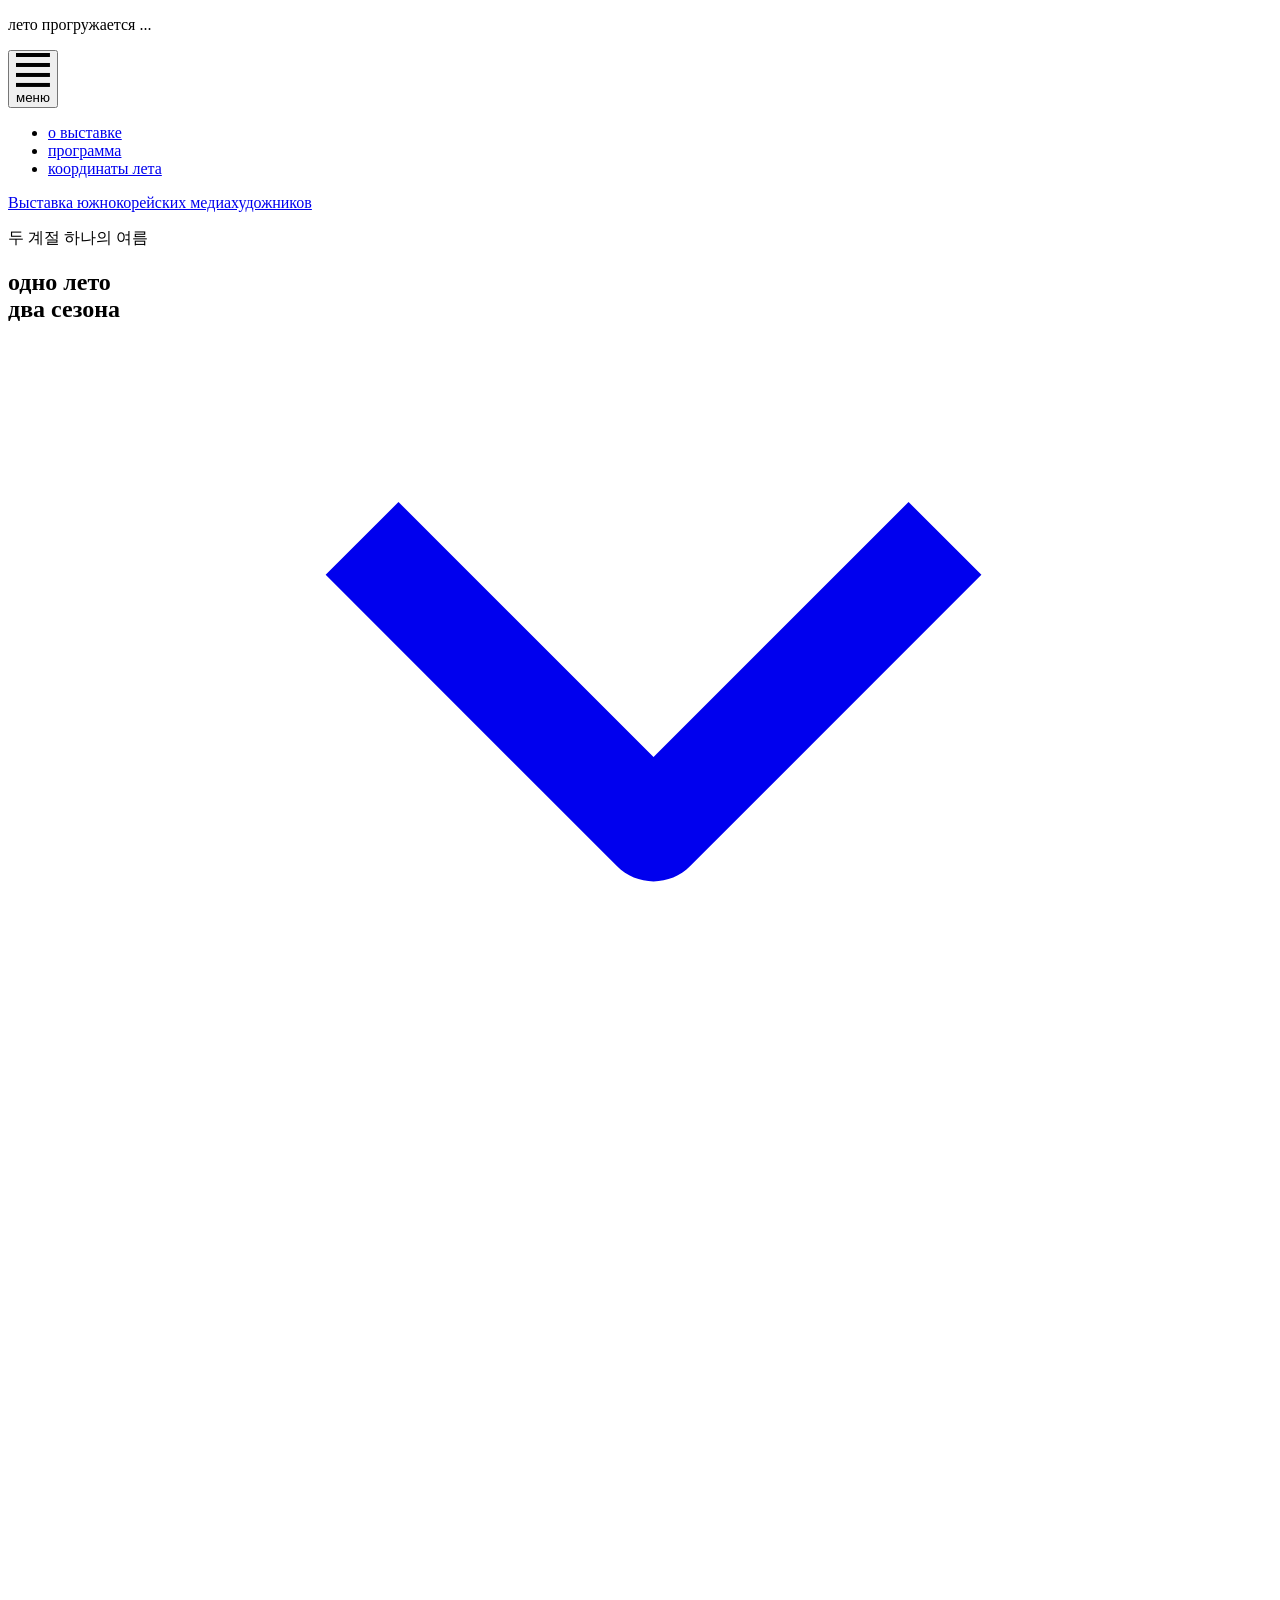
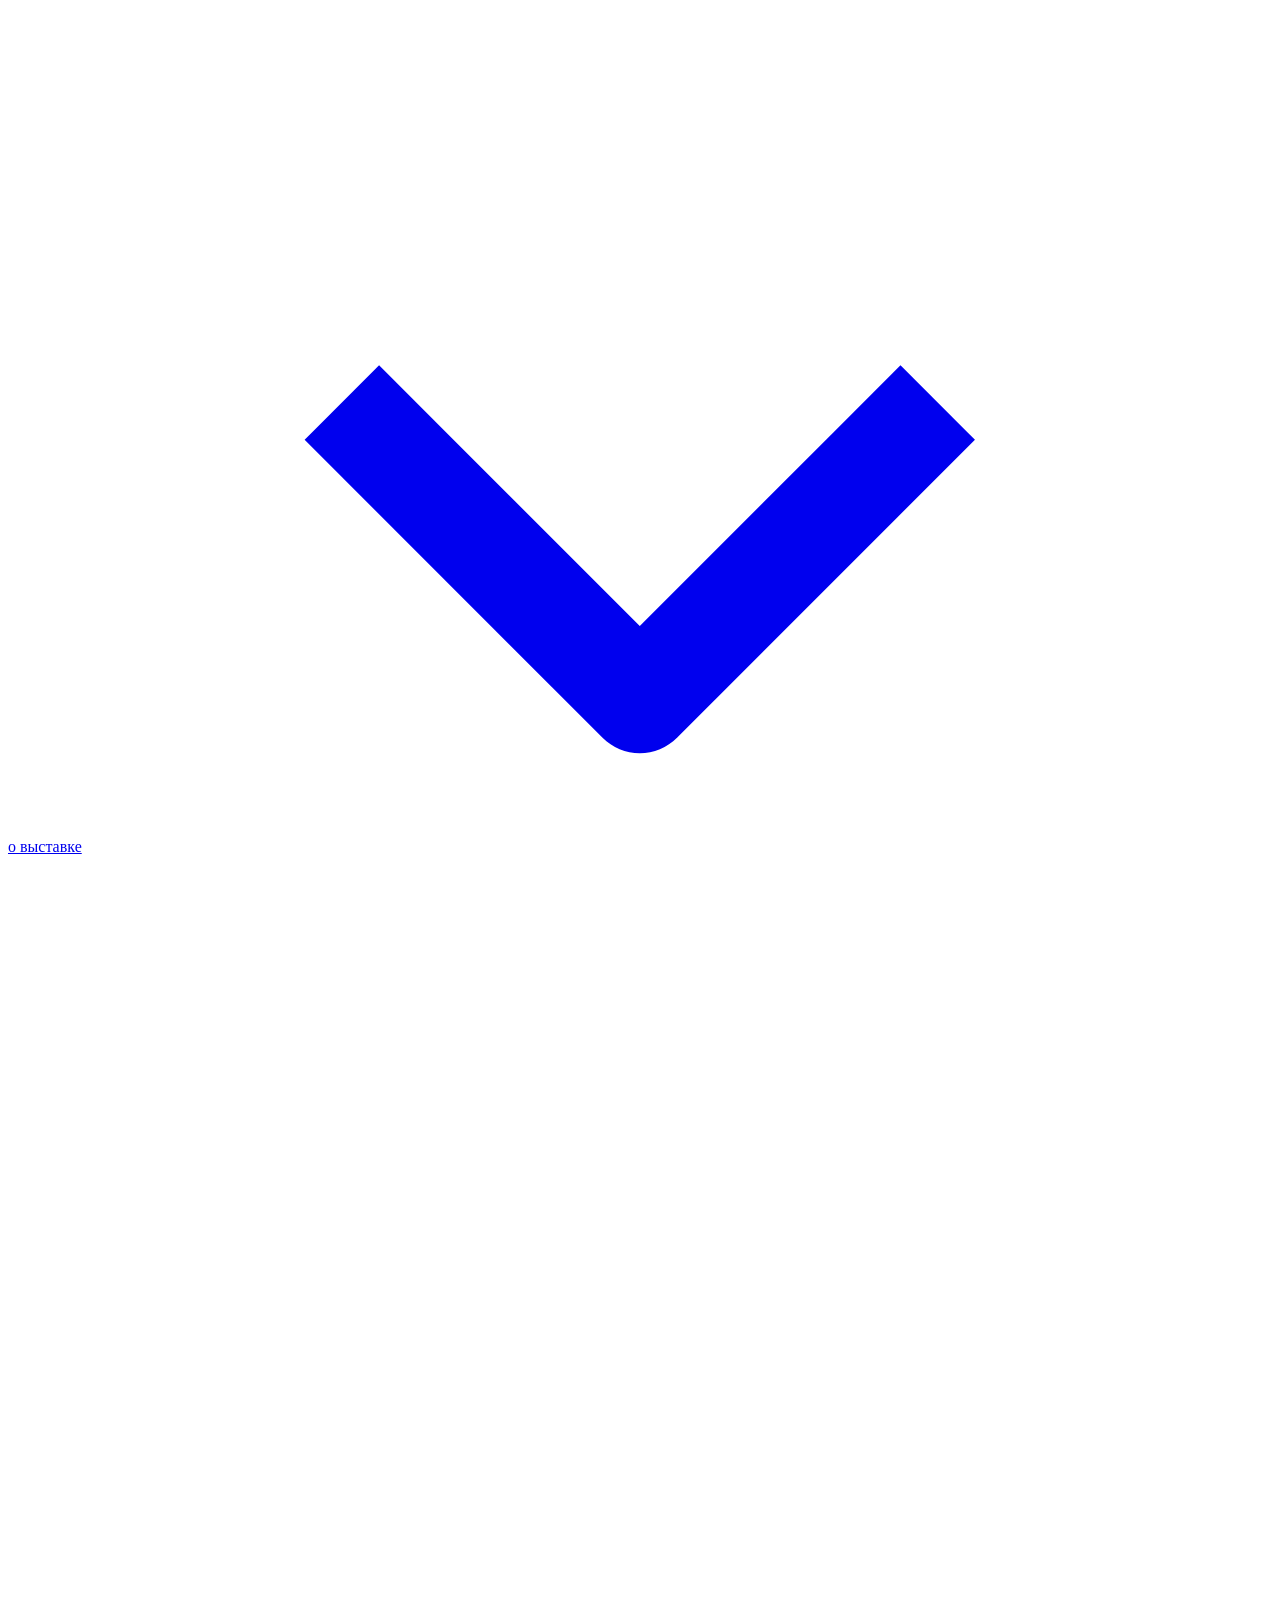
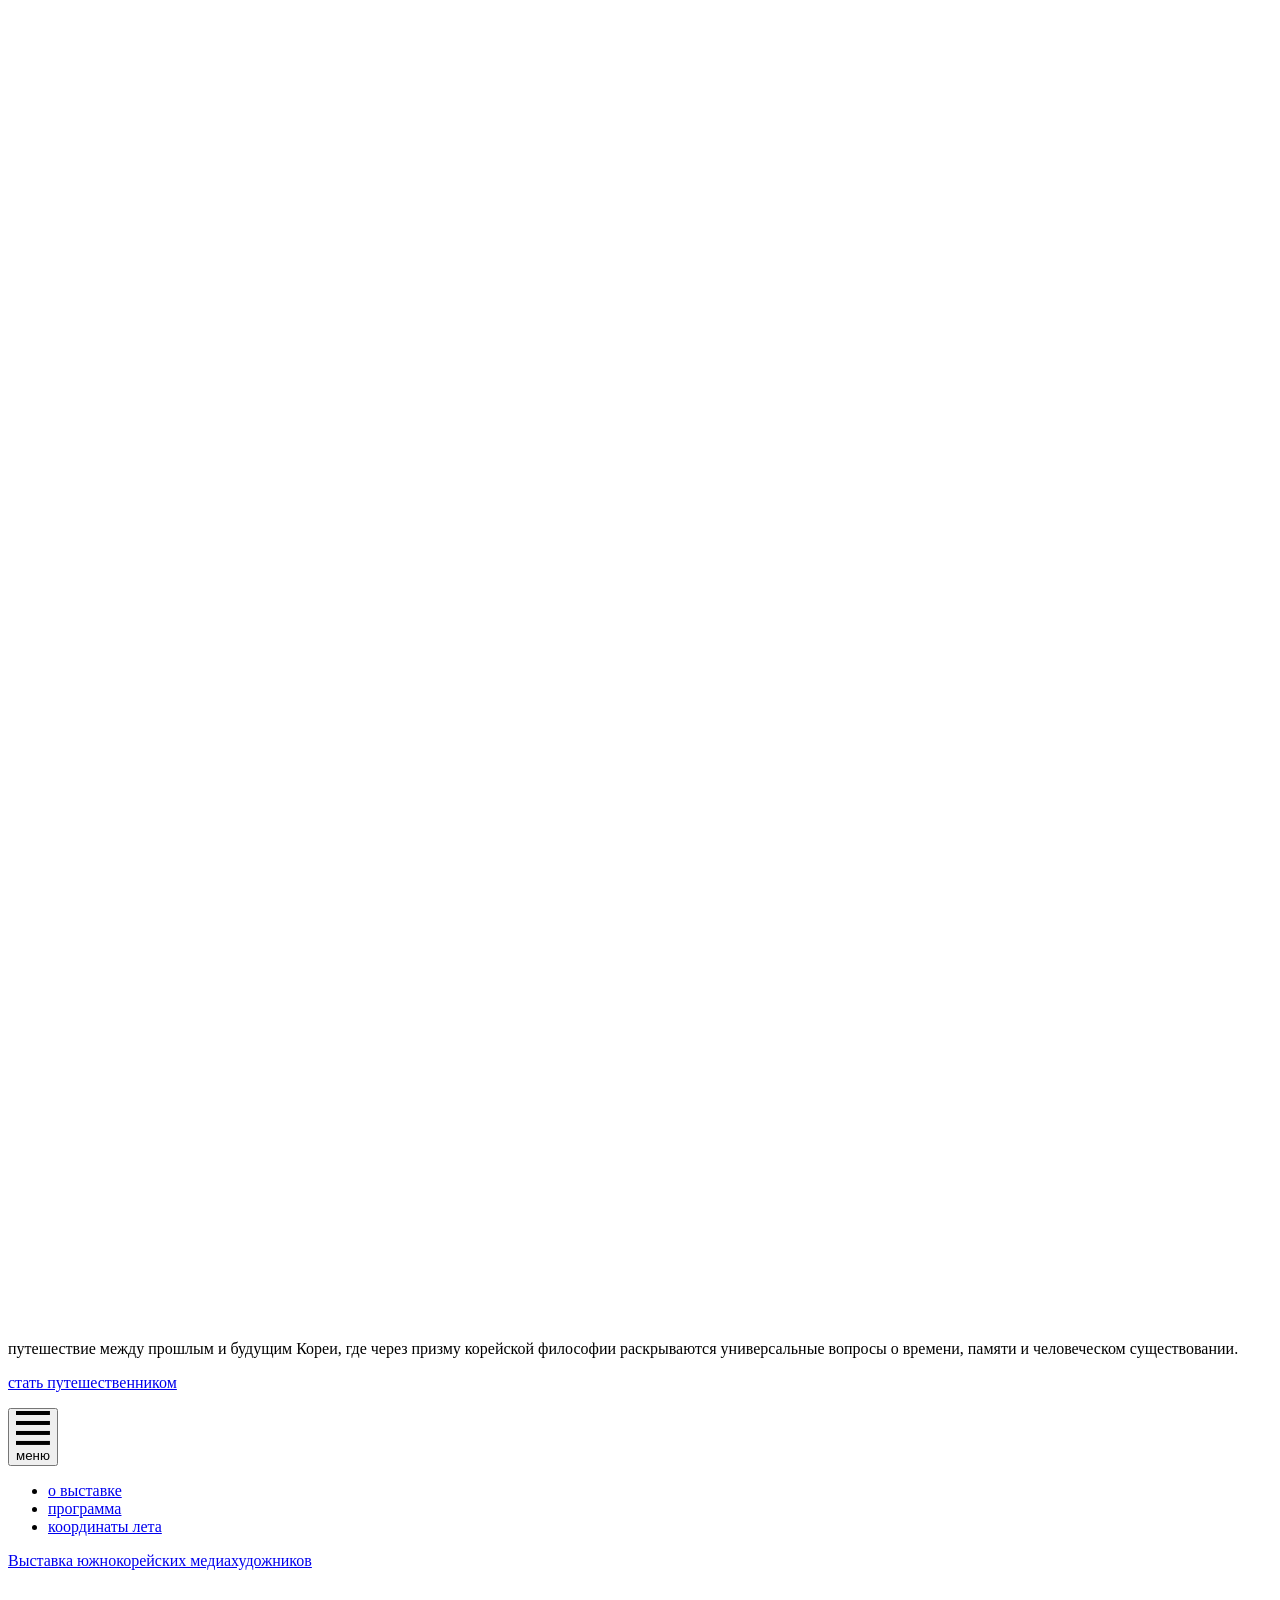
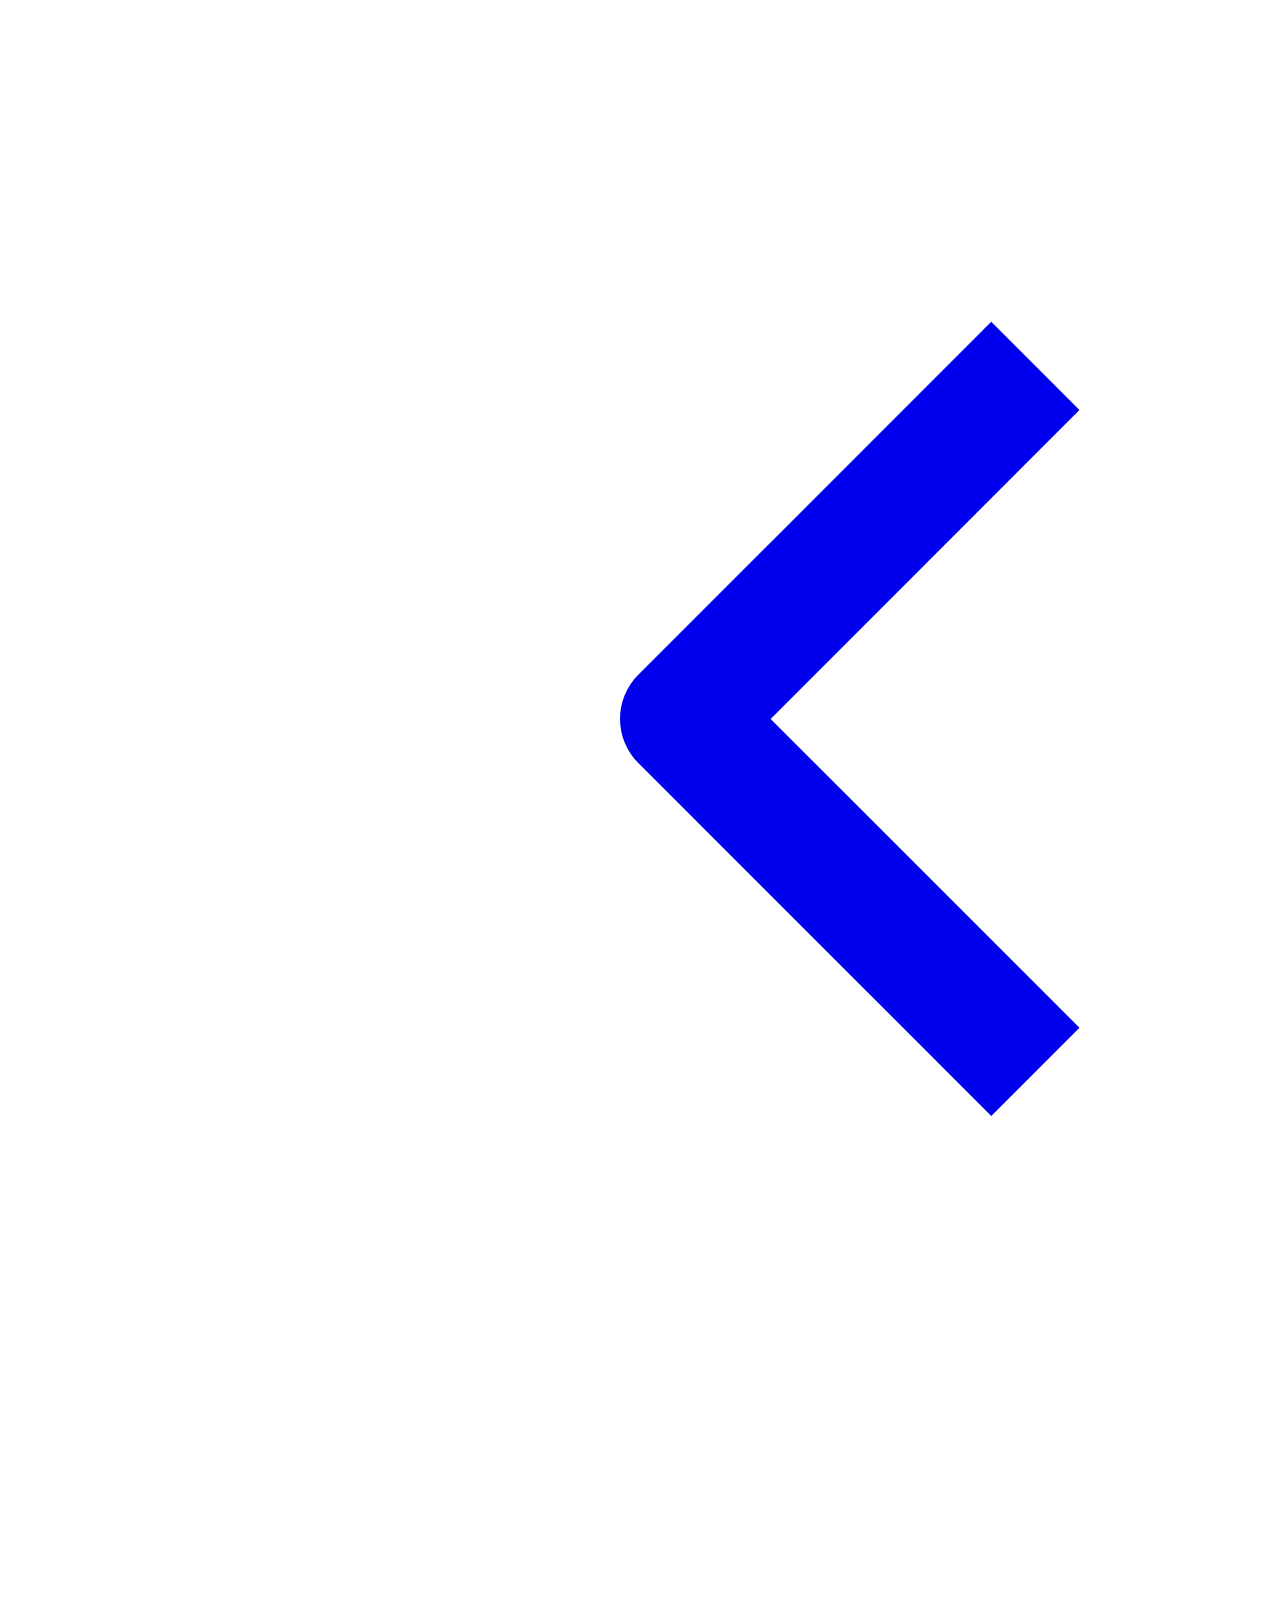
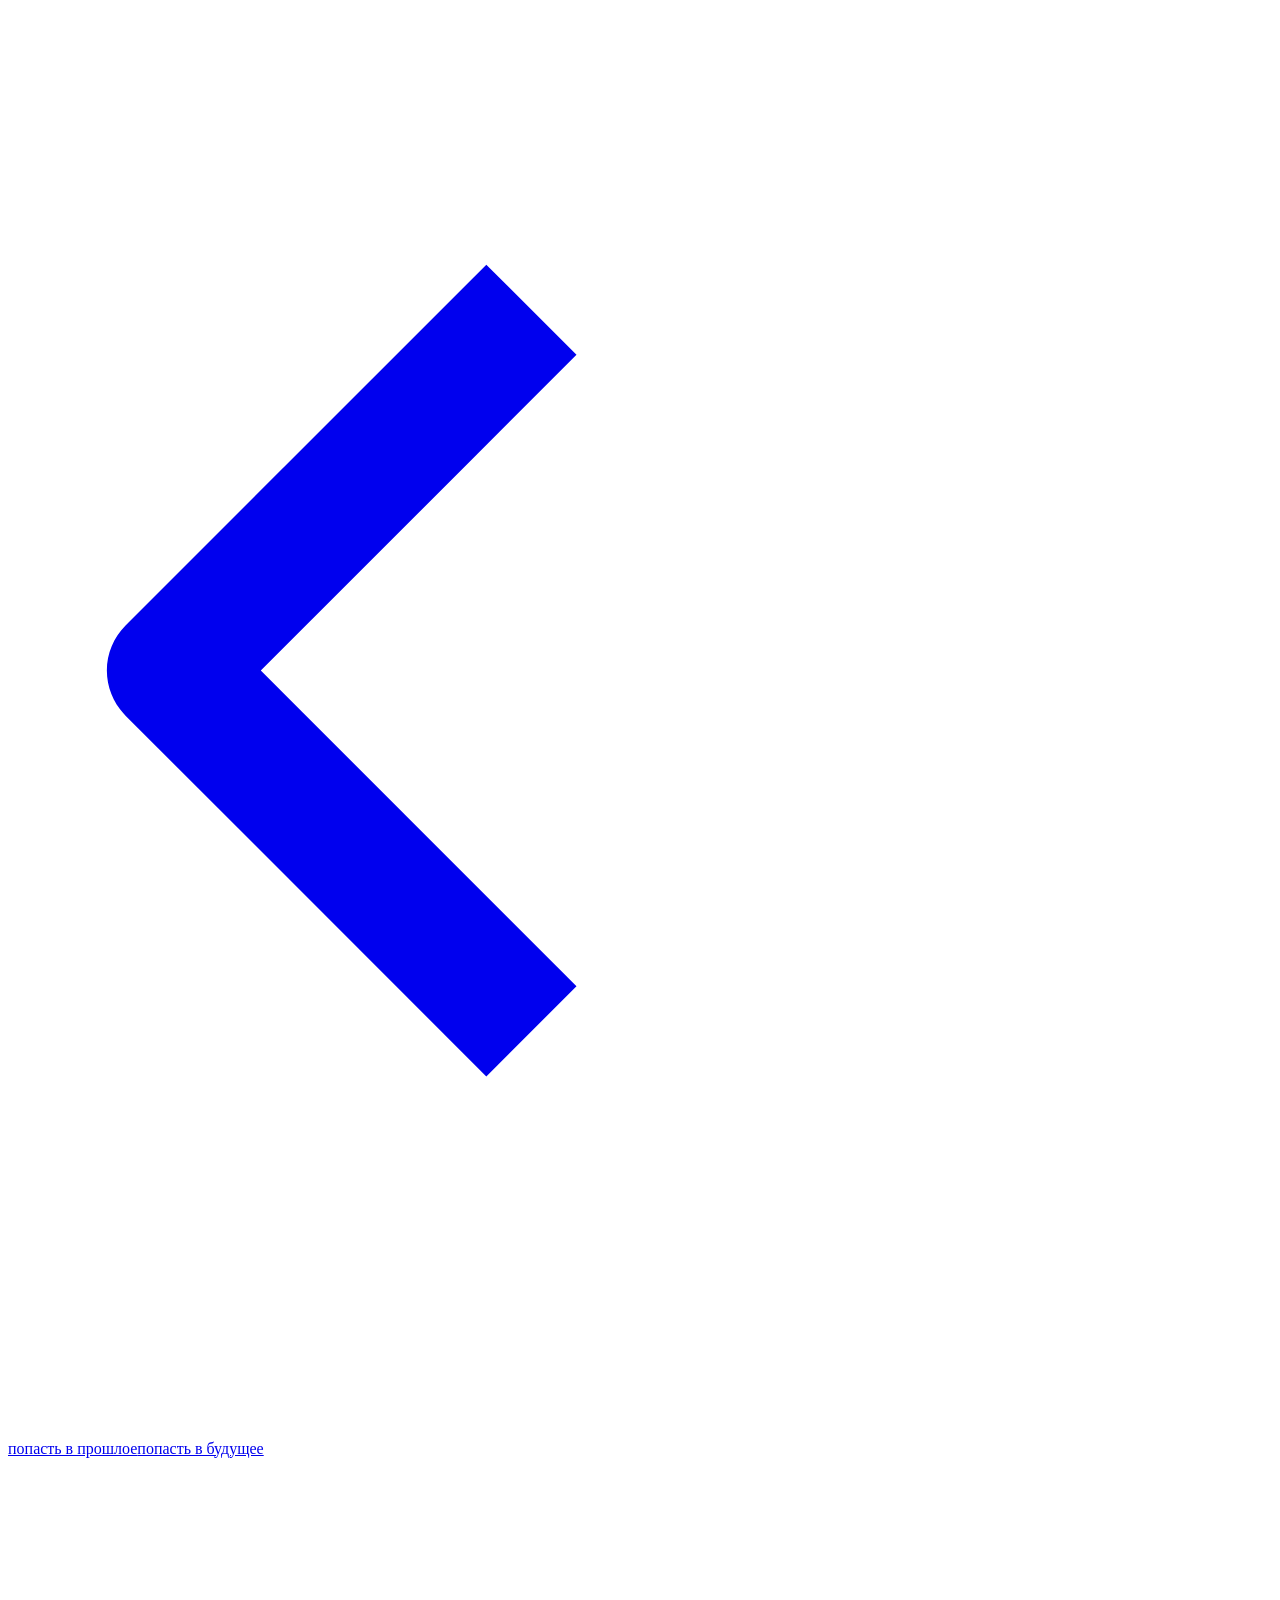
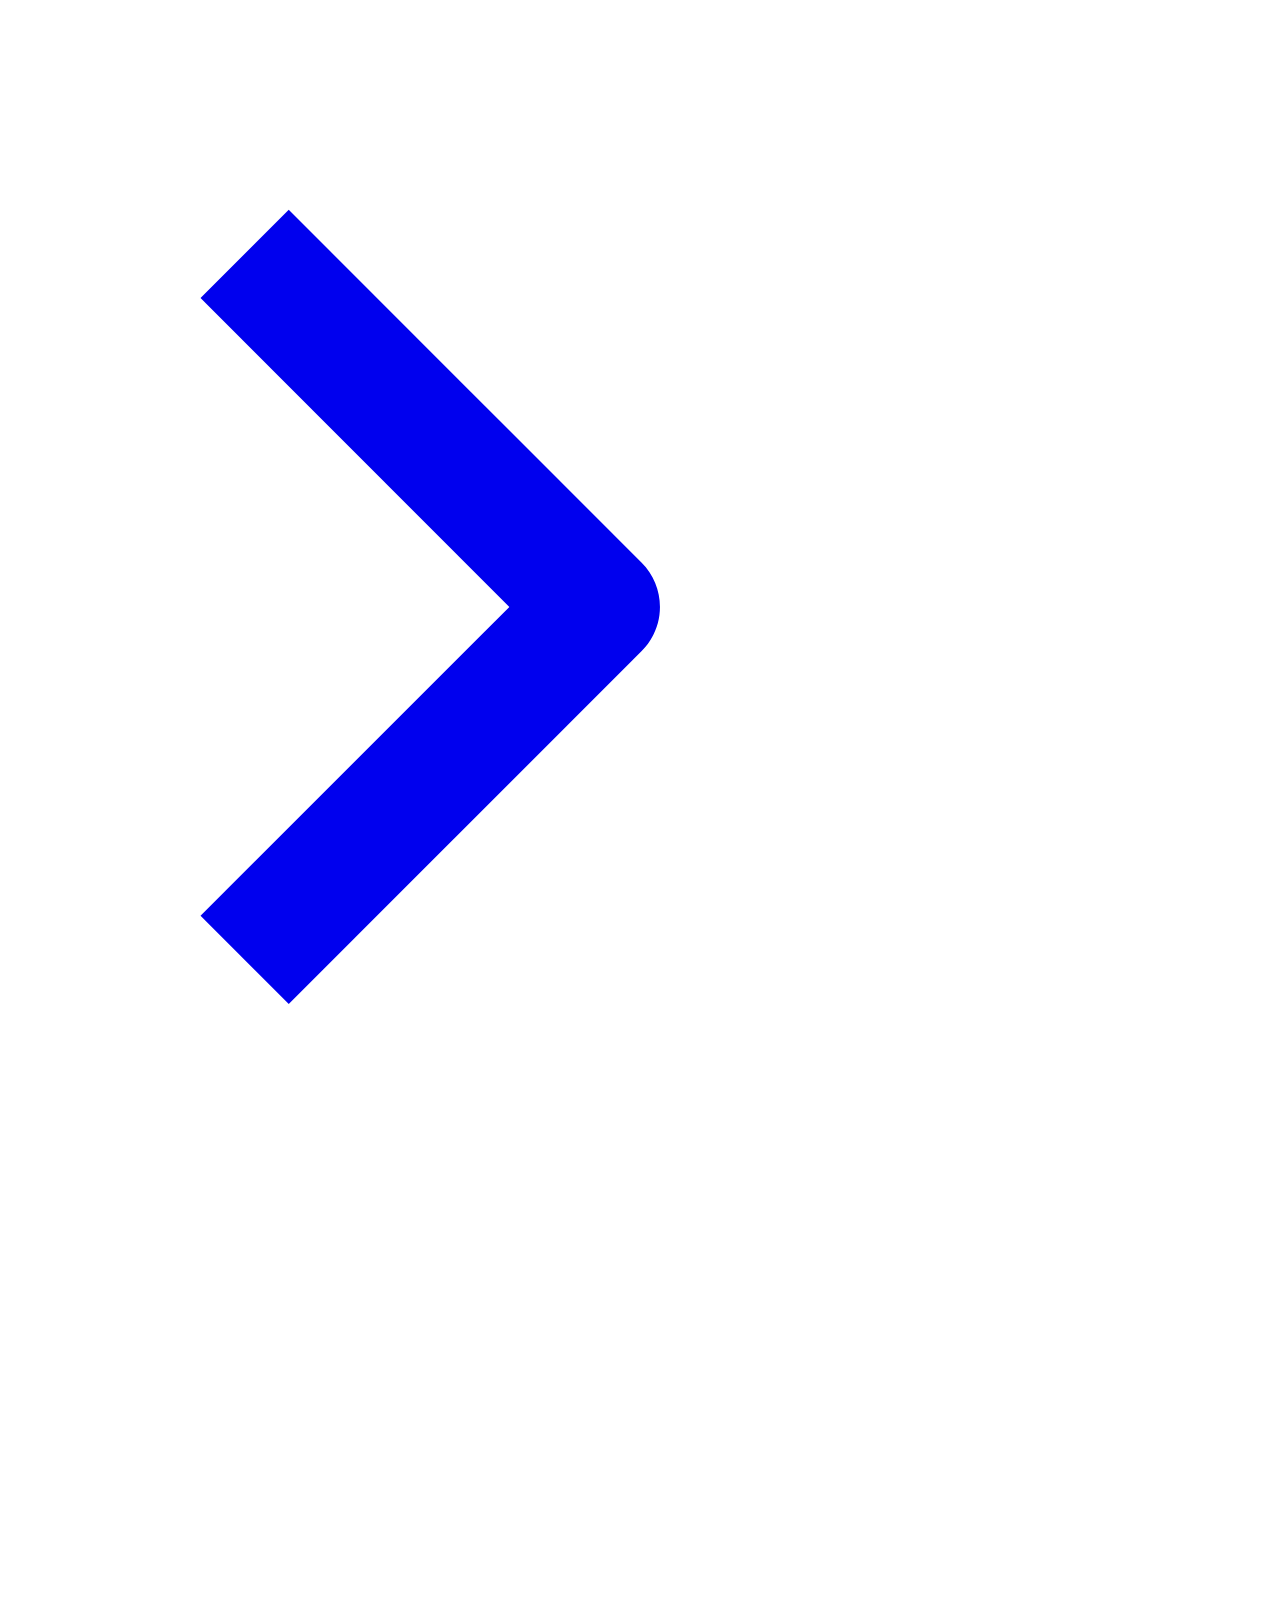
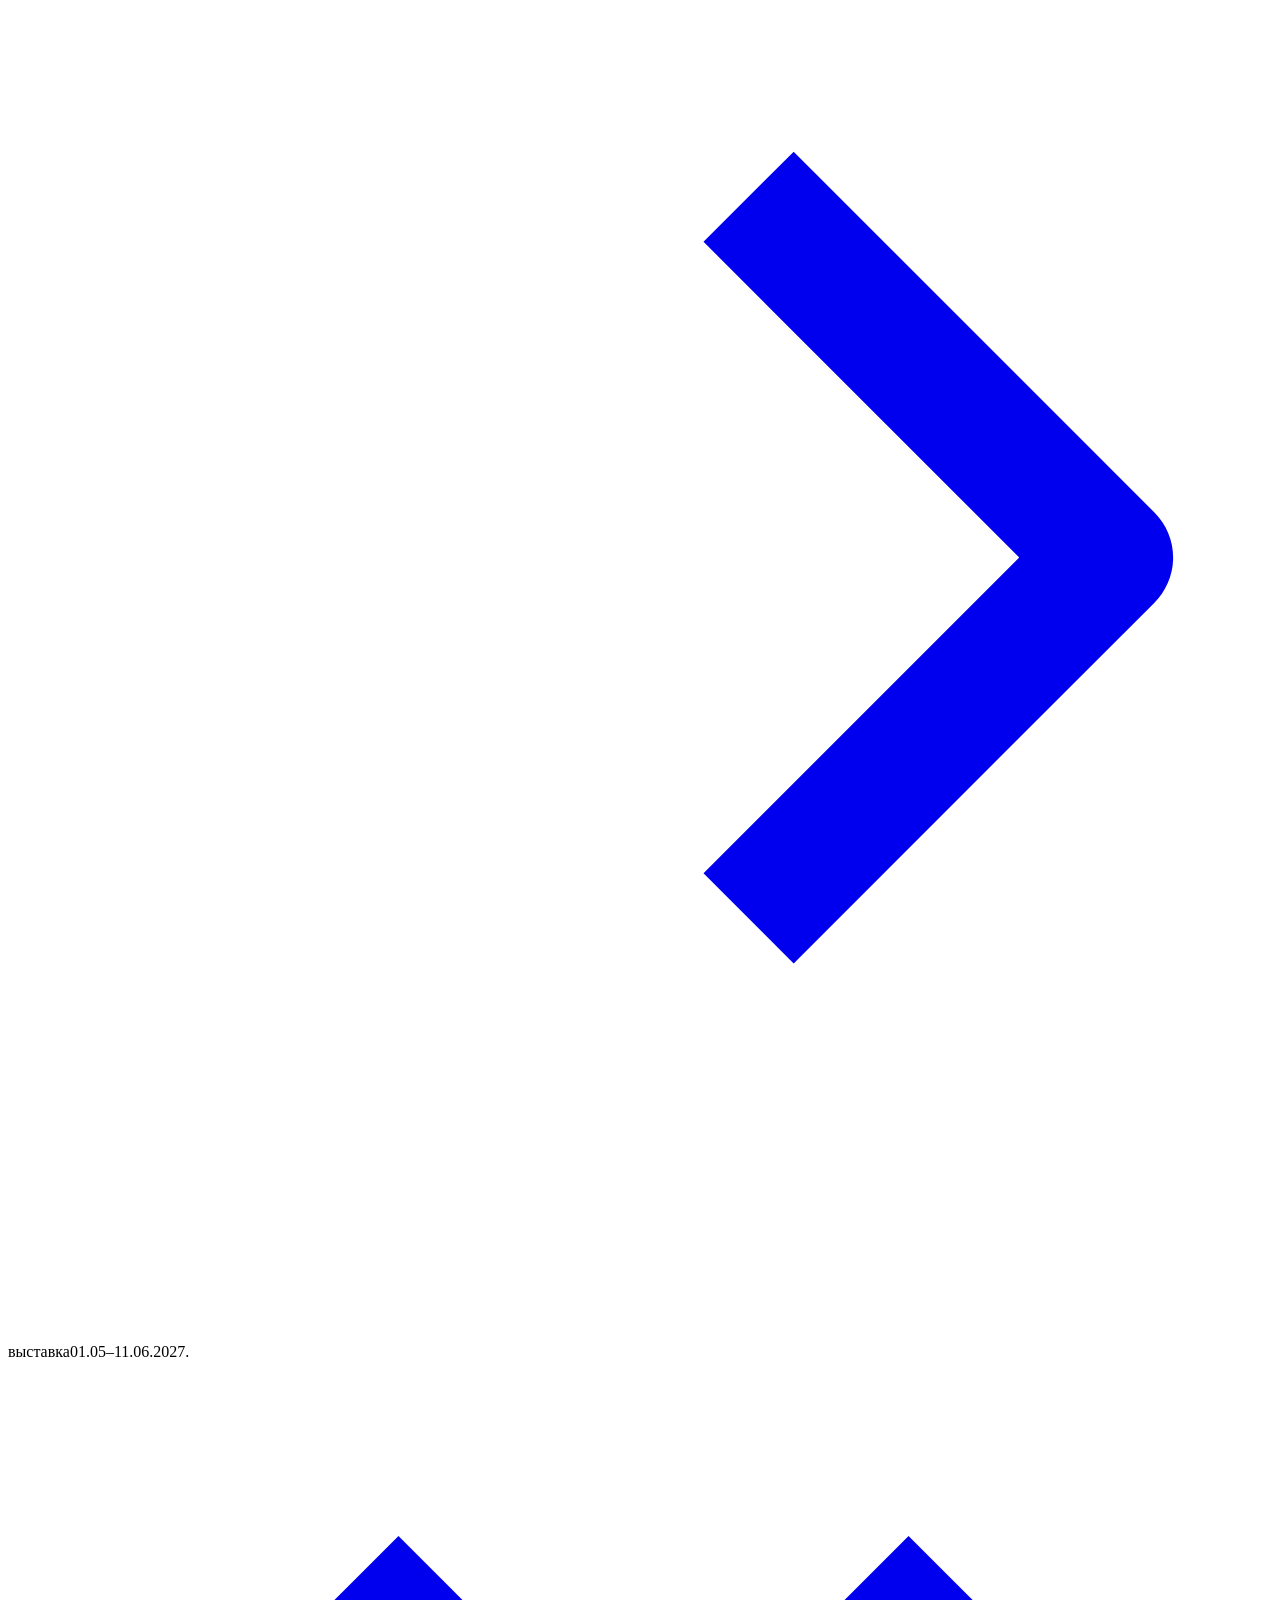
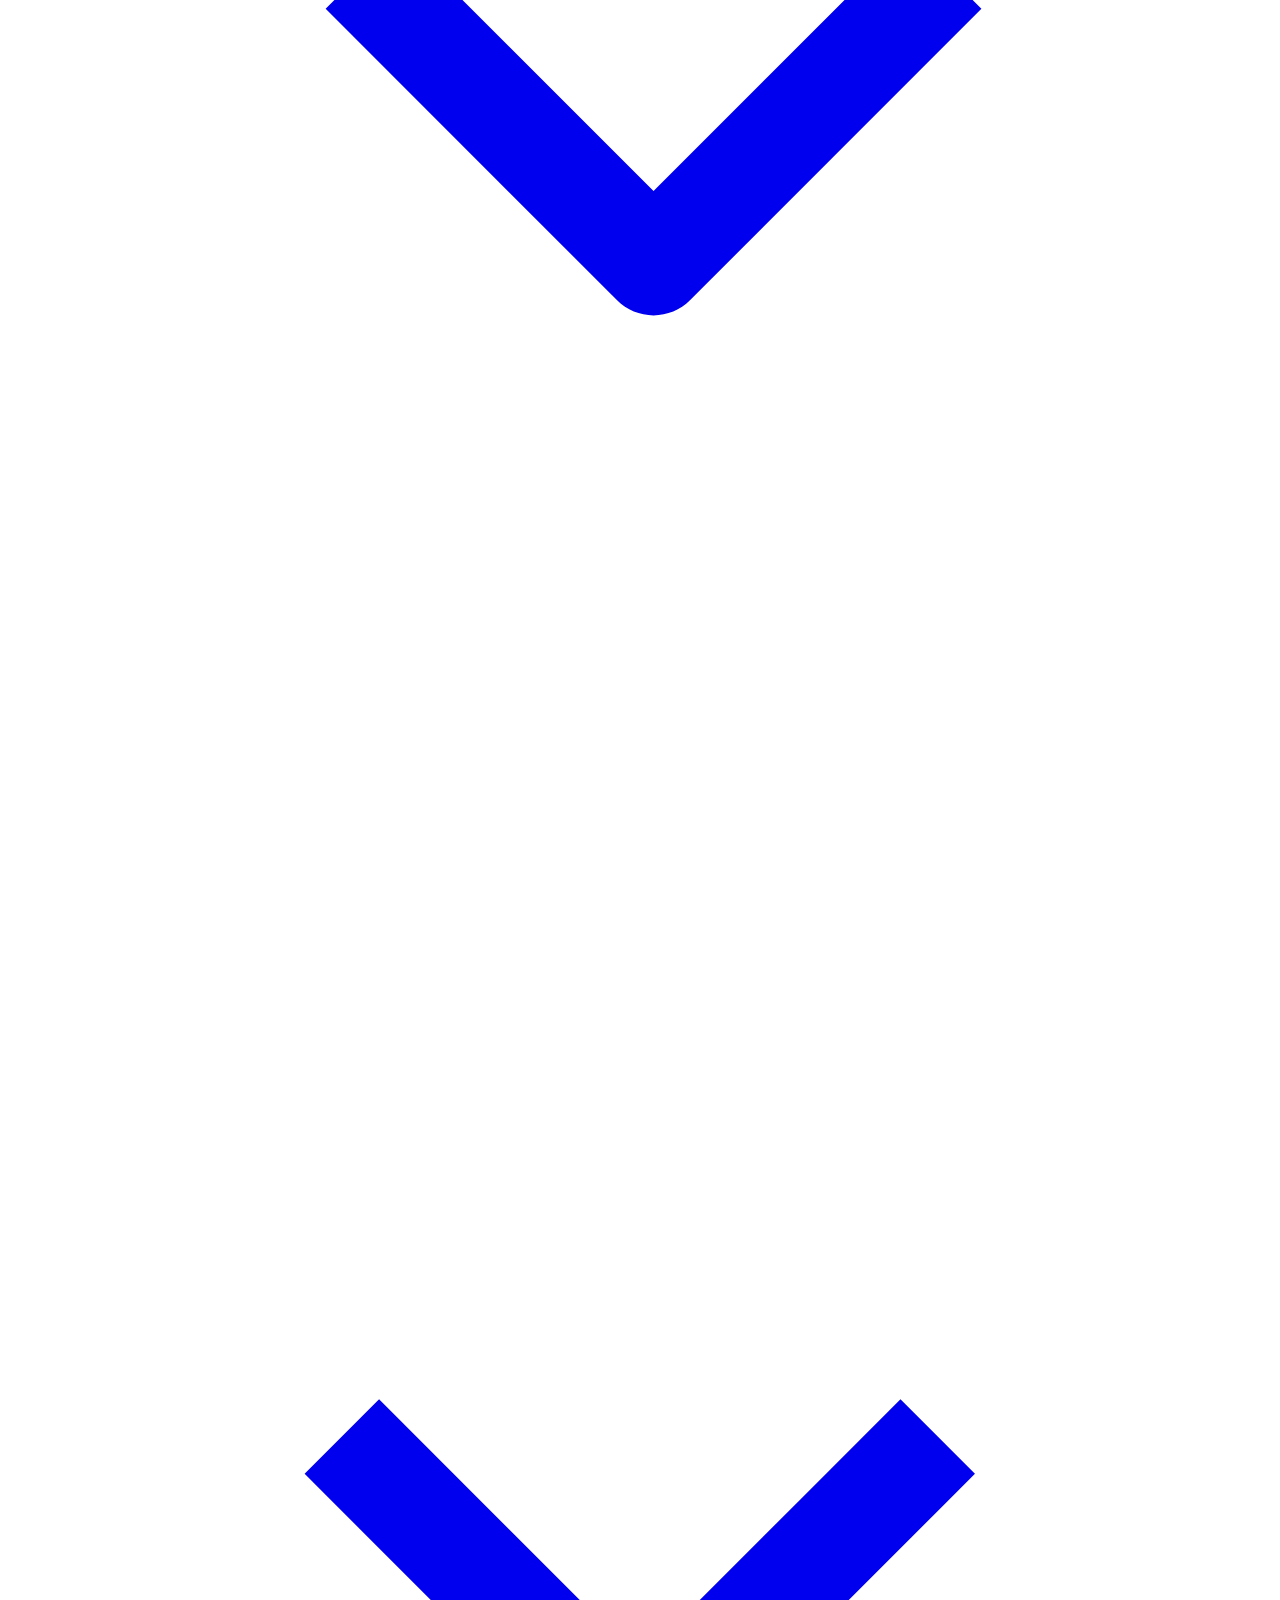
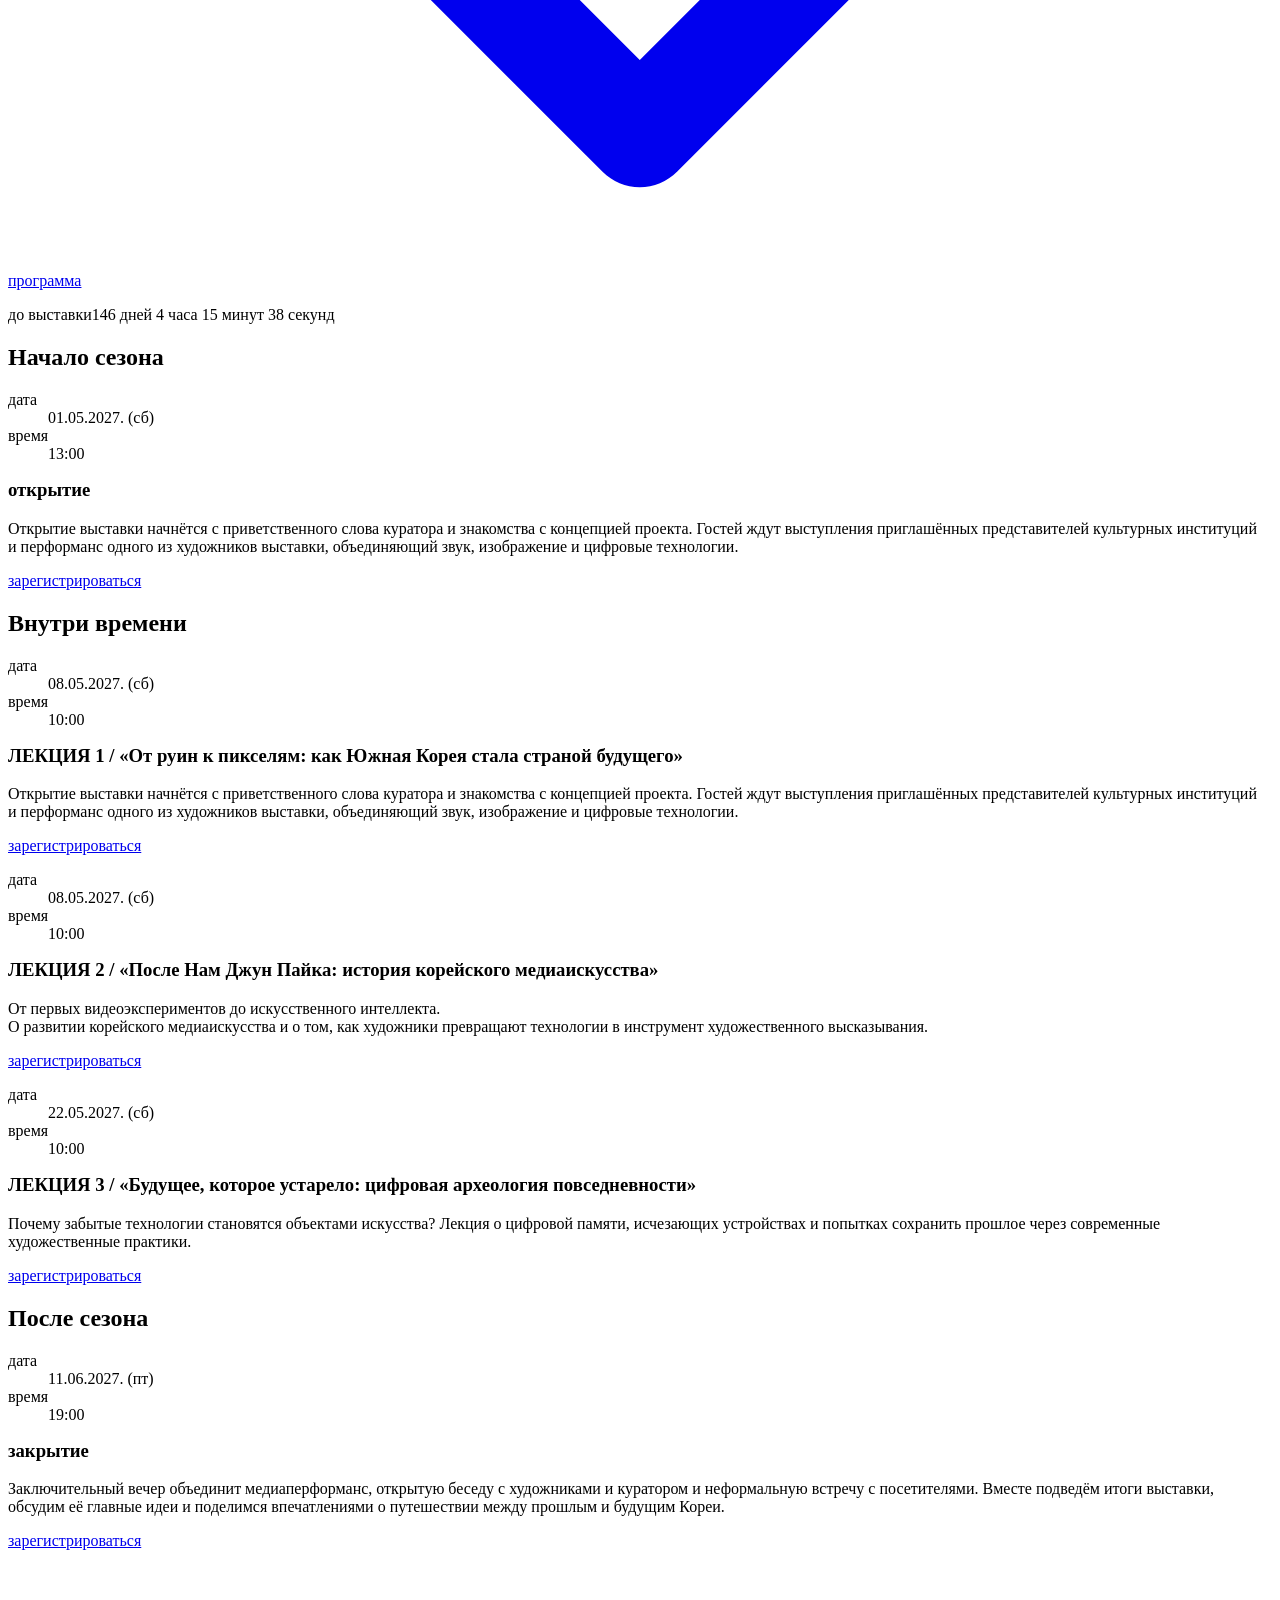
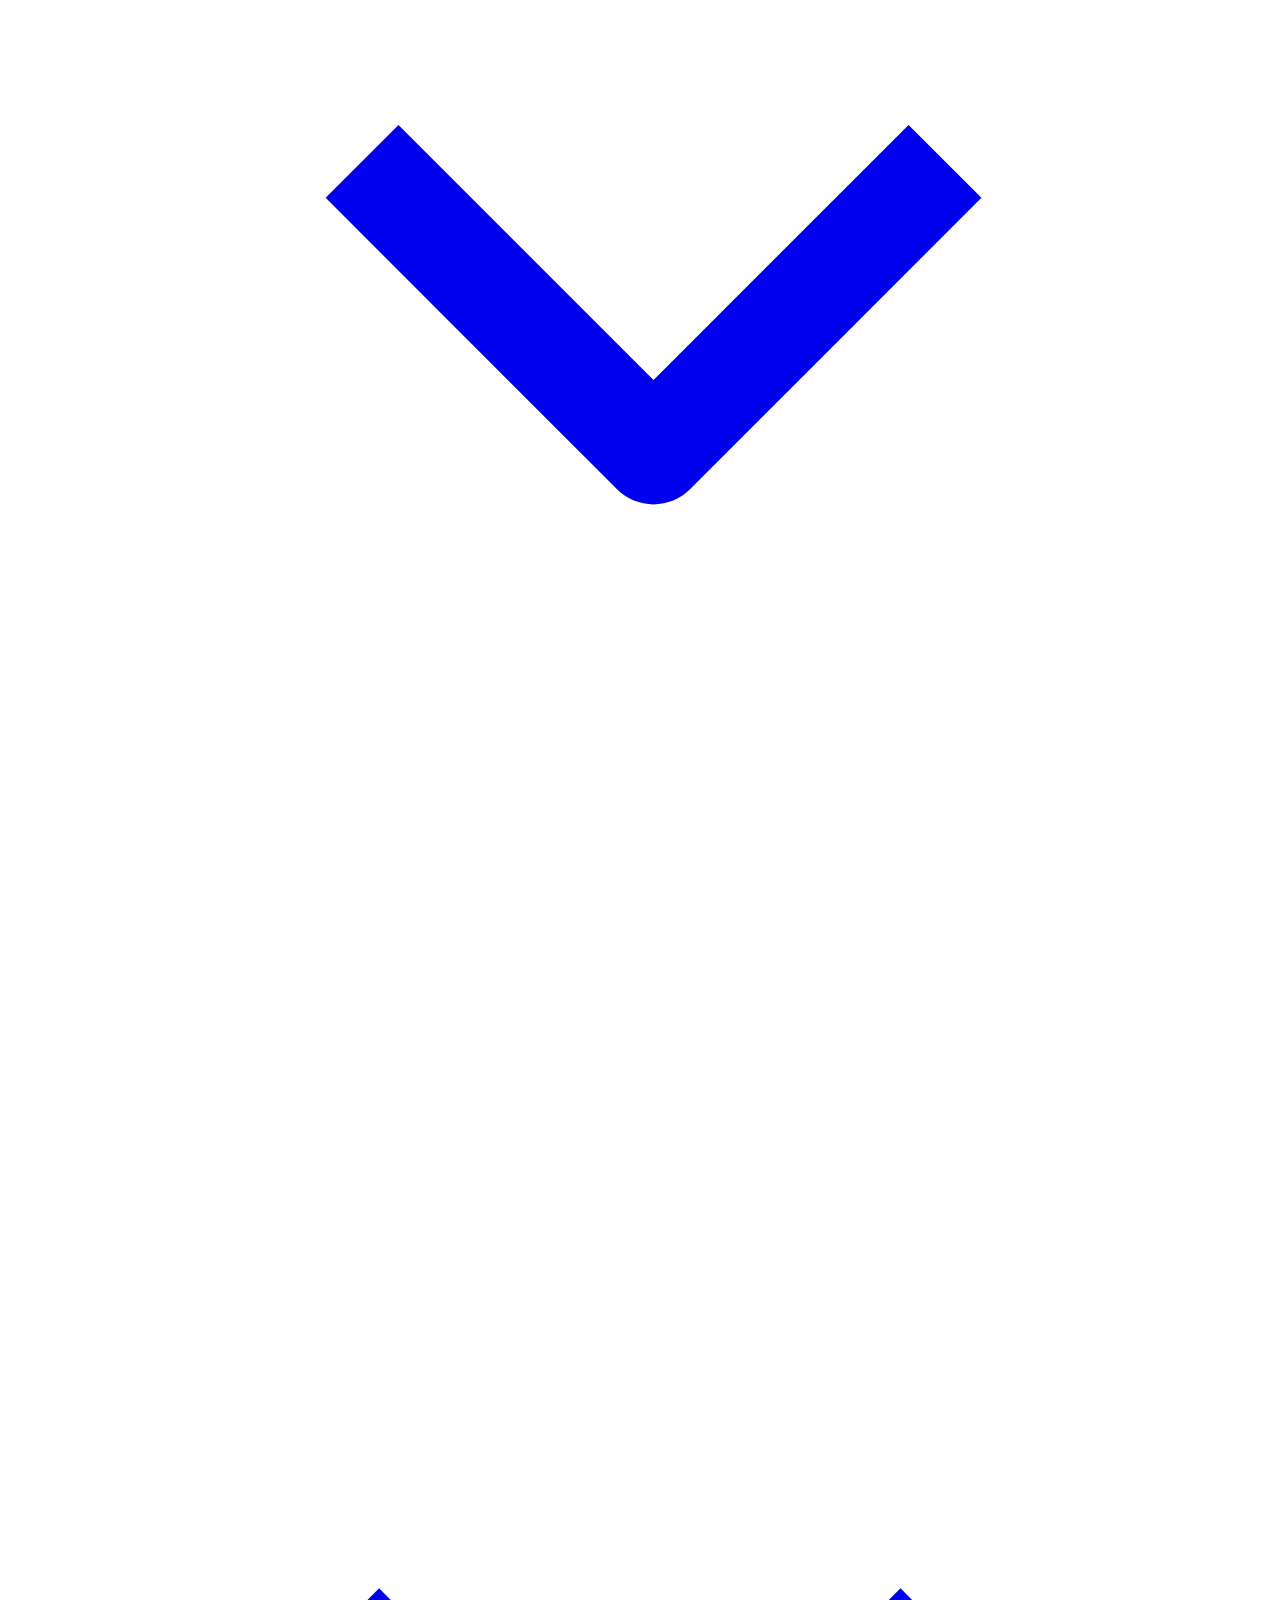
==== index.html @ bb66ab9f "preview be288daf62e3c332a7046781136a57396c9ef991" ====
<!DOCTYPE html><html lang="ru" data-seam-zone="home"><head><meta charset="utf-8"><meta name="viewport" content="width=device-width, initial-scale=1, viewport-fit=cover"><title>Южная Корея: одно лето, два сезона</title><meta name="description" content="Выставка современного южнокорейского медиаискусства."><meta name="robots" content="noindex, nofollow"><meta name="theme-color" content="#001446"><link rel="icon" type="image/svg+xml" href="/exhibition-preview/favicon.svg"><link rel="preload" href="/exhibition-preview/_astro/golos-text-700.DnPvkeEO.woff2" as="font" type="font/woff2" crossorigin><link rel="preload" href="/exhibition-preview/_astro/ibm-plex-mono-600.CKh6j9Ya.woff2" as="font" type="font/woff2" crossorigin><meta name="astro-view-transitions-enabled" content="true"><meta name="astro-view-transitions-fallback" content="animate"><script type="module" src="/exhibition-preview/_astro/ClientRouter.astro_astro_type_script_index_0_lang.CKq7OsbX.js"></script><link rel="stylesheet" href="/exhibition-preview/_astro/Base.CGjJ7zwQ.css"><style>.label-layer{pointer-events:none;position:absolute;inset-block-start:0;inset-inline:0}.label-track{flex-direction:column;justify-content:flex-end;display:flex;position:absolute}.label-track>.label-body{pointer-events:auto;flex:none;position:sticky;inset-block-end:var(--label-anchor)}.label-layer .label-body{z-index:40}[data-riding]>.label-body{opacity:0;pointer-events:none}[data-riding]>.label-body:focus-visible{opacity:1}@supports (animation-timeline:scroll()){.label-track[data-flip]{--flip-to:calc(var(--track-end) - 100dvh + var(--label-anchor));--flip-from:calc(var(--flip-to) - .15 * var(--screen))}.label-track[data-flip]>.label-body,.label-track[data-flip] .arrows{animation-timing-function:linear;animation-fill-mode:both;animation-timeline:--page;animation-range:var(--flip-from) var(--flip-to)}.label-track[data-flip] .arrows{animation-name:arrows-up}@media (prefers-reduced-motion:reduce){.label-track[data-flip] .arrows{animation-timing-function:steps(2,jump-none)}}.label-track[data-pin]>.label-body{animation-name:label-pin,label-push;animation-range:var(--pin-near) calc(var(--pin-near) + 100000px), var(--pin-far) var(--pin-near);transform:translateY(calc(var(--pin-push) * var(--menu-open)));transition:--menu-open var(--dur-slow) var(--ease-out) calc(2 * var(--stagger) + var(--dur-slow))}:root:has(.menu[data-open]) .label-track[data-pin]>.label-body{--menu-open:1;transition-delay:0s}}.label-track[data-to=about]>.label-body{transform:translateY(calc(var(--push-by,0px) * var(--menu-open)));transition:--menu-open var(--dur-slow) var(--ease-out) calc(2 * var(--stagger) + var(--dur-slow))}:root:has(.menu[data-open]) .label-track[data-to=about][data-push]>.label-body{--menu-open:1;transition-delay:0s}@supports (animation-timeline:view()){.label-track[data-to=about]>.label-body{animation-name:label-under-header;animation-timing-function:linear;animation-fill-mode:both;animation-timeline:view(block calc(56 * var(--u)) 0px);animation-range:exit}}@media (width<48rem){@supports (animation-timeline:view()){.section-label>.label-body{animation-name:label-under-header;animation-timing-function:linear;animation-fill-mode:both;animation-timeline:view(block var(--header-h,0px) 0px);animation-range:exit}}}@keyframes label-under-header{to{opacity:0}}@property --pin-push{syntax:"<length>";inherits:false;initial-value:0}@property --menu-open{syntax:"<number>";inherits:false;initial-value:0}@keyframes label-pin{to{translate:0 100000px}}@keyframes label-push{to{--pin-push:var(--pin-by)}}.hero[data-astro-cid-i3irphx7]{padding-block-start:calc(var(--spacing-edge) + 4rem)}@media (width<48rem){h1[data-astro-cid-i3irphx7]{font-size:min(var(--text-hero), (100vw - 2 * var(--spacing-margin)) / 6.65)}}h1[data-astro-cid-i3irphx7]{-webkit-text-size-adjust:100%!important;text-size-adjust:100%!important}.about[data-astro-cid-j4y4sje3]{min-block-size:calc(528.02 * max(var(--u), 1024px / 1440))}.about-photo[data-astro-cid-j4y4sje3]{inset-block:0;inset-inline:calc(-162.18 * max(var(--u), 1024px / 1440)) calc(-47.87 * max(var(--u), 1024px / 1440));background-position:50% 59.17%;background-size:cover}@media (width<48rem){.about-text[data-astro-cid-j4y4sje3]{font-size:max(15.5px, min(var(--text-lead), (100vw - 2 * var(--spacing-margin)) * 36 / 743));line-height:1.3}.about-frame[data-astro-cid-j4y4sje3]{padding-block-start:calc(2 * var(--spacing-edge) + max(0px, var(--header-h,0px) - max(calc(20 * var(--u)), env(safe-area-inset-top)) - var(--text-meta) * var(--text-meta--line-height)))}}.about-photo[data-astro-cid-j4y4sje3] .about-img{object-position:50% 59.17%}.crossroads[data-astro-cid-ajnajzuz]{padding-block:calc(5.66 * var(--u)) calc(23.56 * var(--u))}@media (width>=64rem){.crossroads[data-astro-cid-ajnajzuz]{min-block-size:max(calc(291.61 * var(--u)), calc(var(--screen) + 2 * var(--line-bold) - 528.05 * var(--u)))}}@media (width<48rem){.crossroads[data-astro-cid-ajnajzuz]>.frame[data-astro-cid-ajnajzuz]:last-of-type{position:sticky;inset-block-end:calc(23.56 * var(--u))}.crossroads[data-astro-cid-ajnajzuz][data-tall]>.frame[data-astro-cid-ajnajzuz]:last-of-type{position:static}.crossroads[data-astro-cid-ajnajzuz]>.frame[data-astro-cid-ajnajzuz]:has(>[data-seam-link]){flex-wrap:wrap;display:flex}.crossroads[data-astro-cid-ajnajzuz]>.frame[data-astro-cid-ajnajzuz]:has(>[data-seam-link])>[data-astro-cid-ajnajzuz][data-seam-link=future]{margin-inline-start:auto}.crossroads[data-astro-cid-ajnajzuz]>.frame[data-astro-cid-ajnajzuz]:has(>[data-seam-link])>.pair[data-astro-cid-ajnajzuz]{flex-basis:100%}}@media (width<64rem){.crossroads[data-astro-cid-ajnajzuz]{padding-block-start:calc(var(--line-bold) + .66 * var(--u))}}@media (hover:hover) and (pointer:fine){.crossroads[data-astro-cid-ajnajzuz]>.frame[data-astro-cid-ajnajzuz]:last-of-type{position:static}}.pair[data-astro-cid-ajnajzuz]{display:flex}.pair[data-astro-cid-ajnajzuz]>[data-astro-cid-ajnajzuz]:first-child{min-inline-size:calc((100% + var(--spacing-gutter)) / var(--n));flex:none;padding-inline-end:var(--spacing-gutter)}.pair[data-astro-cid-ajnajzuz].trim>[data-astro-cid-ajnajzuz]{text-box:trim-both cap alphabetic}@media (width<24.5rem){.pair[data-astro-cid-ajnajzuz]{flex-direction:column}.pair[data-astro-cid-ajnajzuz].trim{row-gap:calc(1lh - 1cap)}}.hb-zone[data-astro-cid-43oiupev]{display:none}@media (width<48rem){html[data-menu-ghost] .hb-zone[data-astro-cid-43oiupev]{z-index:1;clip-path:inset(0);pointer-events:none;--hb-fill:var(--color-summer);display:block;position:absolute;inset:0}html[data-menu-ghost] .hb-zone[data-astro-cid-43oiupev][data-card]{z-index:2;inset:auto}html[data-menu-ghost] .hb-zone[data-astro-cid-43oiupev][data-fill=night]{--hb-fill:var(--color-night)}i[data-astro-cid-43oiupev]{inline-size:100%;transition:transform var(--dur-slow) var(--ease-in-out) calc(2 * var(--stagger) + var(--dur-base));display:block;position:fixed;top:0;left:0}html:has([data-menu][data-open]) i[data-astro-cid-43oiupev]{transition-timing-function:var(--ease-out);transition-delay:0s}.hb-ghost[data-astro-cid-43oiupev]{block-size:var(--hs-h);background:var(--color-night);transform:translateY(calc(var(--hg-h) + 20 * var(--u) - var(--hs-h)))}html:has([data-menu][data-open]) .hb-ghost[data-astro-cid-43oiupev]{transform:none}}@media (prefers-reduced-motion:reduce){i[data-astro-cid-43oiupev]{transition-duration:0s!important}}.program[data-astro-cid-hmhhcpao]{padding-block:calc(58.37 * var(--u)) calc(101.29 * var(--u))}@media (width<48rem){.program[data-astro-cid-hmhhcpao]{padding-block:max(calc(58.37 * var(--u)), calc(var(--header-h,0px) + var(--spacing-edge))) var(--spacing-edge)}.program[data-astro-cid-hmhhcpao] .section-label{--label-gap:calc(var(--spacing-edge-lg) + 101.29 * var(--u) - var(--spacing-edge));min-block-size:calc(var(--screen) - var(--visit-h,var(--screen)) - var(--label-gap) - var(--spacing-edge) + 1px);flex-direction:column;justify-content:flex-end;margin-block-start:var(--label-gap);display:flex}}.card[data-astro-cid-hmhhcpao]{--cols:4;--bleed:calc(var(--line-bold) + max(7px, 7.27 * var(--u)));grid-template-columns:repeat(var(--cols), minmax(0, 1fr));column-gap:var(--spacing-gutter);margin-inline:calc(-1 * var(--bleed));padding-inline:var(--bleed);padding-block-start:calc(45.16 * var(--u))}@media (width<48rem){.card[data-astro-cid-hmhhcpao]{--u:calc(var(--text-title) / 20);--shift:calc(1.5 * var(--spacing-gutter));padding-inline-start:calc(var(--bleed) + var(--shift));container-type:inline-size}}@container (width<14.1em){.event[data-astro-cid-hmhhcpao]>dl[data-astro-cid-hmhhcpao]>div[data-astro-cid-hmhhcpao]:last-child{grid-column:1/-1;margin-block-start:2em}}@media (width>=48rem){.card[data-astro-cid-hmhhcpao]{--cols:6;margin-inline-end:0;padding-inline-end:0}}@media (width>=64rem){.card[data-astro-cid-hmhhcpao]{--cols:9}}.card-rule[data-astro-cid-hmhhcpao]{margin-inline:calc(-1 * var(--bleed));margin-block-start:calc(8.53 * var(--u))}@media (width<48rem){.card-rule[data-astro-cid-hmhhcpao]{margin-inline-start:calc(-1 * (var(--bleed) + var(--shift)))}}@media (width>=48rem){.card-rule[data-astro-cid-hmhhcpao]{margin-inline-end:0}}.event[data-astro-cid-hmhhcpao]{padding-block:calc(36.3 * var(--u)) calc(45.1 * var(--u))}.event[data-astro-cid-hmhhcpao]+.card-rule[data-astro-cid-hmhhcpao]{margin-block-start:0}.event-title[data-astro-cid-hmhhcpao]{text-wrap:pretty;margin-block-start:calc(43.68 * var(--u))}@media (width<48rem){.event-title[data-astro-cid-hmhhcpao]{font-size:clamp(12px, (100vw - 2 * var(--spacing-margin) - var(--shift)) * 20 / 528, var(--text-title))}}.event-text[data-astro-cid-hmhhcpao]{margin-block-start:calc(21.95 * var(--u))}.register[data-astro-cid-hmhhcpao]{grid-column:1/-1;margin-block-start:var(--spacing-row)}@media (width>=48rem){.register[data-astro-cid-hmhhcpao]{grid-area:1/5/auto/-1;align-self:start;margin-block-start:-.49em}}@media (width>=64rem){.register[data-astro-cid-hmhhcpao]{grid-column:7/-1}}.visit[data-astro-cid-2y744j24]{padding-block-end:calc(40.9 * var(--u))}.visit-shredder[data-astro-cid-2y744j24]{top:calc(4.25 * var(--u))}@media (width<48rem){.visit[data-astro-cid-2y744j24]{--shredder:calc(var(--spacing-margin) - var(--spacing-gutter))}}.visit[data-astro-cid-2y744j24]{--perf-x:100%}@media (width>=48rem){.visit[data-astro-cid-2y744j24]{--perf-cols:8;--perf-col:5;--perf-x:calc(max(0px, (100% - var(--frame)) / 2) + var(--spacing-margin) + var(--perf-col) * (min(100%, var(--frame)) - 2 * var(--spacing-margin) + var(--spacing-gutter)) / var(--perf-cols) - 11.36 * var(--u))}}@media (width>=64rem){.visit[data-astro-cid-2y744j24]{--perf-cols:12;--perf-col:9}}.visit-vline[data-astro-cid-2y744j24]{top:calc(6.33 * var(--u));left:var(--perf-x)}.visit-shredder-right[data-astro-cid-2y744j24]{inline-size:auto;left:var(--perf-x);block-size:calc(345 * var(--u))}.visit-top[data-astro-cid-2y744j24]{padding-block-start:calc(40.79 * var(--u))}.visit-text[data-astro-cid-2y744j24]{margin-block-start:calc(19.6 * var(--u))}@media (width<85rem){.visit-metro[data-astro-cid-2y744j24]{margin-block-start:1em}}.visit-rule[data-astro-cid-2y744j24]{margin-block-start:calc(31.79 * var(--u));margin-inline-start:var(--shredder)}.visit-bottom[data-astro-cid-2y744j24]{padding-block-start:calc(23.38 * var(--u))}.socials[data-astro-cid-2y744j24]{row-gap:calc(1.66667em - 1cap);margin-block-start:calc(20.69 * var(--u))}@media (pointer:coarse){.socials[data-astro-cid-2y744j24]{row-gap:calc(44px - 1cap)}}.socials[data-astro-cid-2y744j24]{--cols:3;--name:1;container-type:inline-size}@media (width<48rem){.socials[data-astro-cid-2y744j24]{--cols:4}}@media (width>=64rem){.socials[data-astro-cid-2y744j24]{--cols:6;--name:2}}.social-link[data-astro-cid-2y744j24]{grid-template-columns:calc(var(--name) * (100cqi + var(--spacing-gutter)) / var(--cols)) auto;inline-size:max-content;display:grid}.contacts[data-astro-cid-2y744j24]{margin-block-start:calc(43.54 * var(--u))}@media (width<48rem){.contacts[data-astro-cid-2y744j24]{margin-block-start:calc(20.69 * var(--u))}.visit-top[data-astro-cid-2y744j24],.visit-rule[data-astro-cid-2y744j24],.visit-bottom[data-astro-cid-2y744j24]{--u:calc(var(--text-title) / 20)}.visit-address[data-astro-cid-2y744j24]{white-space:normal;grid-column:1/3}.visit-metro[data-astro-cid-2y744j24]{grid-area:2/3/auto/-1;margin-block-start:calc(19.6 * var(--u))}.visit-hours[data-astro-cid-2y744j24]{column-gap:var(--spacing-gutter);flex-wrap:wrap;row-gap:calc(1lh - 1cap);display:flex}.visit-hours[data-astro-cid-2y744j24]>span[data-astro-cid-2y744j24]:first-of-type{inline-size:calc(50% - var(--spacing-gutter) / 2);flex:none}.visit-hours[data-astro-cid-2y744j24] br[data-astro-cid-2y744j24]{display:none}.visit-hours[data-astro-cid-2y744j24]>span[data-astro-cid-2y744j24]{text-box:trim-both cap alphabetic}.socials[data-astro-cid-2y744j24]{--name:2;row-gap:calc(1.66667em - 1cap)}.social-link[data-astro-cid-2y744j24]{flex-wrap:wrap;row-gap:calc(1lh - 1cap);max-inline-size:100cqi;display:flex}.social-link[data-astro-cid-2y744j24]>[data-astro-cid-2y744j24]:first-child{inline-size:calc(var(--name) * (100cqi + var(--spacing-gutter)) / var(--cols));flex:none}.visit-metro[data-astro-cid-2y744j24],.contacts[data-astro-cid-2y744j24]{overflow-wrap:anywhere}.visit-top[data-astro-cid-2y744j24]{container-type:inline-size}}@container (width<16.5em){.visit-metro[data-astro-cid-2y744j24]{grid-area:3/1/auto/-1}}@media (26.5rem<=width<48rem){.visit-address[data-astro-cid-2y744j24]{white-space:nowrap}}.visit-name[data-astro-cid-2y744j24]{margin-block-start:calc(2 * var(--spacing-edge-lg))}@media (width>=64rem){.visit-name[data-astro-cid-2y744j24]{margin-block-start:calc(96.4 * var(--u))}}.visit-date[data-astro-cid-2y744j24]{margin-inline-start:calc(6.79 * var(--u))}.visit-title[data-astro-cid-2y744j24]{margin-block-start:calc(10.9 * var(--u))}.tape-gap[data-astro-cid-2y744j24],.tape-copy[data-astro-cid-2y744j24],.ticker-cut[data-astro-cid-2y744j24]{display:none}@media (scripting:enabled) and (prefers-reduced-motion:no-preference){.visit-name[data-astro-cid-2y744j24]{position:relative}.tape[data-astro-cid-2y744j24]{--bleed:.3em;white-space:nowrap;padding-block:var(--bleed);margin-block:calc(-1 * var(--bleed));will-change:transform;display:inline-block;position:relative}.tape-gap[data-astro-cid-2y744j24]{display:inline}.tape-copy[data-astro-cid-2y744j24]{padding-block:var(--bleed);user-select:none;display:block;position:absolute;inset-block-start:0;inset-inline-start:calc(var(--k) * 100%)}.ticker-whole[data-astro-cid-2y744j24]{clip-path:inset(-50% calc(100% - var(--perf-x)) -50% var(--shredder))}.ticker-cut[data-astro-cid-2y744j24]{clip-path:inset(-50% calc(100% - var(--shredder)) -50% 0);user-select:none;display:block;position:absolute;inset:0}.ticker-cut-right[data-astro-cid-2y744j24]{clip-path:inset(-50% 0 -50% var(--perf-x))}.ticker-cut[data-astro-cid-2y744j24] [data-astro-cid-2y744j24]:is(.tape,.tape-copy){color:#0000;background-image:linear-gradient(to bottom, var(--color-ink) 0 calc(var(--dash) / 2), var(--color-summer) 0 calc(1.5 * var(--dash)), var(--color-ink) 0);background-size:100% calc(4 * var(--dash));background-position:0 var(--cut-phase,0px);-webkit-background-clip:text;background-clip:text}}.seam-screen[data-astro-cid-lcdefpme]{display:contents}@media (width<64rem){.seam-screen[data-astro-cid-lcdefpme]{min-block-size:var(--screen);flex-direction:column;display:flex}.seam-screen[data-astro-cid-lcdefpme]>.crossroads{flex-grow:1}}@media (hover:hover) and (pointer:fine) and (width<64rem){.seam-screen[data-astro-cid-lcdefpme]{min-block-size:calc(var(--screen) + 2 * var(--line-bold));flex-direction:column;display:flex}.seam-screen[data-astro-cid-lcdefpme]>.crossroads{flex-grow:1}}
.arrows[data-astro-cid-kiwqmdzd][data-dir=right]{--run:1}.arrows[data-astro-cid-kiwqmdzd][data-dir=left]{--run:-1}.arrows[data-astro-cid-kiwqmdzd][data-dir=down]{--fall:1;transform-origin:50.2% 53.7%}@media (prefers-reduced-motion:no-preference){.chevron[data-astro-cid-kiwqmdzd]{transition:transform var(--dur-base) var(--ease-out)}.arrows[data-astro-cid-kiwqmdzd][data-on] .chevron[data-astro-cid-kiwqmdzd]{transform:translate(calc(var(--run,0) * (.2em + var(--i) * .35em)), calc(var(--fall,0) * (.2em + var(--i) * .35em)));transition:transform var(--dur-slow) var(--ease-out) calc((1 - var(--i)) * var(--stagger))}}
</style></head><body><!-- Загрузка «лето прогружается ...» (шаг 12) — первой в <body>, чтобы метка встала до первого кадра. --><div class="loader" aria-hidden="true" data-astro-cid-tfd3xvz2><div class="loader-strip" data-astro-cid-tfd3xvz2><div class="frame grid h-full grid-cols-4 items-center gap-x-gutter md:grid-cols-8 lg:grid-cols-12" data-astro-cid-tfd3xvz2><p class="col-span-full whitespace-nowrap lg:col-start-4" data-astro-cid-tfd3xvz2>лето прогружается&nbsp;<span class="loader-dots" data-astro-cid-tfd3xvz2><span data-astro-cid-tfd3xvz2>.</span><span data-astro-cid-tfd3xvz2>.</span><span data-astro-cid-tfd3xvz2>.</span></span></p></div></div></div><script>
  (() => {
    const root = document.documentElement;
    if (document.prerendering || location.hash.startsWith('#seam=')) return;
    if (performance.getEntriesByType('navigation')[0]?.type === 'back_forward') return;
    try {
      if (sessionStorage.getItem('summer-loaded')) return;
      sessionStorage.setItem('summer-loaded', '1');
    } catch {}
    root.dataset.loading = '';

    const MIN = 1000; // один круг точек
    const MAX = 3000;
    const start = performance.now();

    // Страница под загрузкой стоит.
    const KEYS = new Set([' ', 'PageDown', 'PageUp', 'Home', 'End', 'ArrowDown', 'ArrowUp', 'ArrowLeft', 'ArrowRight']);
    const hold = (e) => {
      if (e.type === 'keydown' && !KEYS.has(e.key)) return;
      e.preventDefault();
      e.stopImmediatePropagation();
    };
    const EVENTS = ['wheel', 'touchmove', 'keydown'];
    const opts = { capture: true, passive: false };
    for (const type of EVENTS) addEventListener(type, hold, opts);

    // Шрифты и картинки первого экрана. Замер раскладки до document.fonts.ready — чтобы шрифты уже были запрошены.
    const ready = new Promise((r) => document.addEventListener('DOMContentLoaded', r, { once: true })).then(() => {
      const first = [...document.images].filter((img) => {
        const b = img.getBoundingClientRect();
        return !img.complete && b.width > 0 && b.bottom > 0 && b.top < innerHeight;
      });
      return Promise.all([document.fonts.ready, ...first.map((img) => img.decode().catch(() => {}))]);
    });

    Promise.race([ready, new Promise((r) => setTimeout(r, MAX))])
      .then(() => new Promise((r) => setTimeout(r, MIN - (performance.now() - start))))
      .then(() => {
        const loader = document.querySelector('.loader');
        let finished = false;
        const done = () => {
          if (finished) return;
          finished = true;
          delete root.dataset.loading;
          delete root.dataset.loadingOut;
          for (const type of EVENTS) removeEventListener(type, hold, opts);
        };
        // Уехала — слой убираем.
        loader.addEventListener('transitionend', (e) => e.target === loader && done());
        setTimeout(done, 2000);
        root.dataset.loadingOut = '';
      });
  })();
</script><!-- Прокрутка страницы: на таче прокручивается этот блок, а не окно; на мыши его как бы нет (src/styles/scroll.css). --><div class="page-scroll"><header class="site-header pointer-events-none fixed inset-x-0 top-0 z-50 text-summer mix-blend-difference" data-astro-cid-nen7h5rs><div class="frame grid grid-cols-4 items-baseline gap-x-gutter md:grid-cols-8 lg:grid-cols-12" data-astro-cid-nen7h5rs><nav class="menu relative flex flex-col items-start text-menu pointer-events-auto" aria-label="Разделы" data-menu style="--n: 3" data-astro-cid-nen7h5rs><button class="menu-button relative flex items-baseline" type="button" aria-expanded="false" aria-controls="site-menu" data-astro-cid-nen7h5rs><!-- ri:align-justify 8×8 из макета; открыто — тот же значок, повёрнутый на 90° --><svg class="menu-icon" viewBox="0 0 8 8" aria-hidden="true" fill="currentColor" data-astro-cid-nen7h5rs><rect y="0" width="8" height="0.941" data-astro-cid-nen7h5rs></rect><rect y="2.353" width="8" height="0.941" data-astro-cid-nen7h5rs></rect><rect y="4.706" width="8" height="0.941" data-astro-cid-nen7h5rs></rect><rect y="7.059" width="8" height="0.941" data-astro-cid-nen7h5rs></rect></svg><span data-astro-cid-nen7h5rs>меню</span></button><ul class="menu-list absolute top-full left-0 w-max" id="site-menu" data-astro-cid-nen7h5rs><li style="--i: 0" data-astro-cid-nen7h5rs><a class="menu-link block no-underline" href="/exhibition-preview/#about" data-astro-cid-nen7h5rs><span class="menu-mask block" data-astro-cid-nen7h5rs><span class="menu-word block" data-astro-cid-nen7h5rs>о выставке</span></span></a></li><li style="--i: 1" data-astro-cid-nen7h5rs><a class="menu-link block no-underline" href="/exhibition-preview/#program" data-astro-cid-nen7h5rs><span class="menu-mask block" data-astro-cid-nen7h5rs><span class="menu-word block" data-astro-cid-nen7h5rs>программа</span></span></a></li><li style="--i: 2" data-astro-cid-nen7h5rs><a class="menu-link block no-underline" href="/exhibition-preview/#visit" data-astro-cid-nen7h5rs><span class="menu-mask block" data-astro-cid-nen7h5rs><span class="menu-word block" data-astro-cid-nen7h5rs>координаты лета</span></span></a></li></ul></nav><a class="header-home col-[2/-1] block justify-self-start no-underline md:col-[3/-1] lg:col-[4/-1] pointer-events-auto" href="/exhibition-preview/" data-astro-cid-nen7h5rs>Выставка южнокорейских медиахудожников</a></div></header><main data-astro-cid-lcdefpme><section data-step="top" class="hero flex min-h-(--screen) flex-col justify-end bg-night text-summer" data-astro-cid-i3irphx7><div class="frame grid grid-cols-4 gap-x-gutter md:grid-cols-8 lg:grid-cols-12" data-astro-cid-i3irphx7><div class="col-span-full lg:col-[4/-1] lg:row-start-1 lg:pb-[calc(28.02*var(--u))]" data-astro-cid-i3irphx7><p class="font-hangul text-hangul" lang="ko" data-astro-cid-i3irphx7>두 계절 하나의 여름</p><h1 class="mt-[calc(1.56*var(--u))] font-display text-hero" data-astro-cid-i3irphx7>одно&nbsp;лето<br data-astro-cid-i3irphx7>два&nbsp;сезона</h1></div><p class="section-label col-span-full mt-edge-lg pb-(--label-anchor) lg:col-[1/4] lg:row-start-1 lg:mt-0 lg:self-end" data-motion="label" data-label-to="about"><a class="label-body flex flex-col items-start no-underline" href="/exhibition-preview/#about" data-beckon="top"><span class="arrows relative block shrink-0 ms-[calc(20.07em/12)]" data-motion="arrows" data-dir="down" aria-hidden="true" style="width: 1.7255666666666667em; height: 1.425em" data-astro-cid-kiwqmdzd><svg class="chevron absolute inset-0 size-full" viewBox="0 0 20.7068 17.1" fill="currentColor" style="--i: 0" data-astro-cid-kiwqmdzd><g transform="translate(20.7068 0) rotate(90)" data-astro-cid-kiwqmdzd><path d="M8.57278 10.7284L3.79812 15.5031L2.60467 14.3096L6.7826 10.1317L2.60467 5.95376L3.79812 4.76031L8.57278 9.53497C8.73101 9.69325 8.8199 9.90789 8.8199 10.1317C8.8199 10.3555 8.73101 10.5701 8.57278 10.7284Z" data-astro-cid-kiwqmdzd></path></g></svg><svg class="chevron absolute inset-0 size-full" viewBox="0 0 20.7068 17.1" fill="currentColor" style="--i: 1" data-astro-cid-kiwqmdzd><g transform="translate(20.7068 0) rotate(90)" data-astro-cid-kiwqmdzd><path transform="translate(6.7466 0)" d="M8.76328 10.9668L3.88252 15.8476L2.66255 14.6276L6.93332 10.3568L2.66255 6.08607L3.88252 4.86609L8.76328 9.74686C8.92503 9.90865 9.0159 10.1281 9.0159 10.3568C9.0159 10.5856 8.92503 10.805 8.76328 10.9668Z" data-astro-cid-kiwqmdzd></path></g></svg></span><span class="mt-[calc(10.09em/12)]">о выставке</span></a></p></div></section><!-- Кадр шва: фото «О выставке» и полоса со швом. Уже 1024 — ровно экран, полоса добирает остаток под фото
         (её композиция ПК: сверху ссылки и даты, снизу отсчёт и «программа»; 20.10). С 1024 обёртки как бы нет. --><div class="seam-screen" data-astro-cid-lcdefpme><section id="about" class="about header-solid-zone overflow-clip" aria-label="О выставке" data-astro-cid-j4y4sje3><div class="about-photo absolute" style="background-image: url(/exhibition-preview/_astro/home-duotone.Svyew1K6_1XsjlC.webp)" data-astro-cid-j4y4sje3><picture class="block size-full" data-astro-cid-j4y4sje3="true"><source srcset="/exhibition-preview/_astro/home-duotone.Svyew1K6_NuO4L.avif 640w, /exhibition-preview/_astro/home-duotone.Svyew1K6_Z1Qfbq5.avif 960w, /exhibition-preview/_astro/home-duotone.Svyew1K6_Z2a9D0Y.avif 1280w, /exhibition-preview/_astro/home-duotone.Svyew1K6_Z1pMSbp.avif 1650w, /exhibition-preview/_astro/home-duotone.Svyew1K6_ux6Nq.avif 2400w, /exhibition-preview/_astro/home-duotone.Svyew1K6_Z2uBdM8.avif 3089w" type="image/avif" sizes="(min-width: 1024px) 115vw, calc(100vw + 265px)"><source srcset="/exhibition-preview/_astro/home-duotone.Svyew1K6_Z12ISqH.webp 640w, /exhibition-preview/_astro/home-duotone.Svyew1K6_1mHeRn.webp 960w, /exhibition-preview/_astro/home-duotone.Svyew1K6_1iJXNu.webp 1280w, /exhibition-preview/_astro/home-duotone.Svyew1K6_ZvHGIi.webp 1650w, /exhibition-preview/_astro/home-duotone.Svyew1K6_1oCigx.webp 2400w, /exhibition-preview/_astro/home-duotone.Svyew1K6_Z1Aw2k1.webp 3089w" type="image/webp" sizes="(min-width: 1024px) 115vw, calc(100vw + 265px)"><img src="/exhibition-preview/_astro/home-duotone.Svyew1K6_1hDe0U.jpg" srcset="/exhibition-preview/_astro/home-duotone.Svyew1K6_Z1LJjof.jpg 640w, /exhibition-preview/_astro/home-duotone.Svyew1K6_CGNTP.jpg 960w, /exhibition-preview/_astro/home-duotone.Svyew1K6_Z1dECEx.jpg 1280w, /exhibition-preview/_astro/home-duotone.Svyew1K6_2mryBD.jpg 1650w, /exhibition-preview/_astro/home-duotone.Svyew1K6_ZMozcs.jpg 2400w, /exhibition-preview/_astro/home-duotone.Svyew1K6_1hDe0U.jpg 3089w" sizes="(min-width: 1024px) 115vw, calc(100vw + 265px)" alt data-seam-photo="true" data-astro-cid-j4y4sje3="true" loading="lazy" decoding="async" width="3089" height="2048" class="about-img size-full object-cover"></picture></div><div class="dash-x dash-bold absolute inset-x-0 top-0 [--dash-color:var(--color-night)]" aria-hidden="true" data-astro-cid-j4y4sje3></div><div class="seam-frame" data-seam-frame data-step data-step-when="(width &lt; 64rem) and (hover: none), (width &lt; 64rem) and (pointer: coarse), (width &lt; 64rem) and (pointer: none)" aria-hidden="true" data-astro-cid-j4y4sje3></div><div class="about-frame frame relative grid grid-cols-4 gap-x-gutter pt-[calc(2*var(--spacing-edge))] pb-edge-lg md:grid-cols-8 lg:grid-cols-12" data-astro-cid-j4y4sje3><p class="about-text pointer-events-auto col-span-full font-display text-lead md:col-[3/-1] lg:col-[4/11]" data-label-target="about" data-astro-cid-j4y4sje3>путешествие между прошлым и будущим Кореи, где через призму корейской философии раскрываются универсальные вопросы о времени, памяти и человеческом существовании.</p><p class="col-span-full mt-[calc(14.15*var(--u))] flex scroll-mb-edge md:col-[3/-1] lg:col-[4/-1]" data-step="end" data-step-optional data-astro-cid-j4y4sje3><a class="hit pointer-events-auto flex no-underline" href="/exhibition-preview/404/" data-astro-cid-j4y4sje3><span class="plate trim-cap whitespace-nowrap" data-astro-cid-j4y4sje3>стать путешественником</span></a></p></div><header class="site-header pointer-events-none fixed inset-x-0 top-0 z-50 text-summer" aria-hidden="true" inert data-header-solid data-astro-cid-nen7h5rs><div class="frame grid grid-cols-4 items-baseline gap-x-gutter md:grid-cols-8 lg:grid-cols-12" data-astro-cid-nen7h5rs><nav class="menu relative flex flex-col items-start text-menu" data-menu-mirror style="--n: 3" data-astro-cid-nen7h5rs><button class="menu-button relative flex items-baseline" type="button" tabindex="-1" data-astro-cid-nen7h5rs><!-- ri:align-justify 8×8 из макета; открыто — тот же значок, повёрнутый на 90° --><svg class="menu-icon" viewBox="0 0 8 8" aria-hidden="true" fill="currentColor" data-astro-cid-nen7h5rs><rect y="0" width="8" height="0.941" data-astro-cid-nen7h5rs></rect><rect y="2.353" width="8" height="0.941" data-astro-cid-nen7h5rs></rect><rect y="4.706" width="8" height="0.941" data-astro-cid-nen7h5rs></rect><rect y="7.059" width="8" height="0.941" data-astro-cid-nen7h5rs></rect></svg><span data-astro-cid-nen7h5rs>меню</span></button><ul class="menu-list absolute top-full left-0 w-max" data-astro-cid-nen7h5rs><li style="--i: 0" data-astro-cid-nen7h5rs><a class="menu-link block no-underline" href="/exhibition-preview/#about" tabindex="-1" data-astro-cid-nen7h5rs><span class="menu-mask block" data-astro-cid-nen7h5rs><span class="menu-word block" data-astro-cid-nen7h5rs>о выставке</span></span></a></li><li style="--i: 1" data-astro-cid-nen7h5rs><a class="menu-link block no-underline" href="/exhibition-preview/#program" tabindex="-1" data-astro-cid-nen7h5rs><span class="menu-mask block" data-astro-cid-nen7h5rs><span class="menu-word block" data-astro-cid-nen7h5rs>программа</span></span></a></li><li style="--i: 2" data-astro-cid-nen7h5rs><a class="menu-link block no-underline" href="/exhibition-preview/#visit" tabindex="-1" data-astro-cid-nen7h5rs><span class="menu-mask block" data-astro-cid-nen7h5rs><span class="menu-word block" data-astro-cid-nen7h5rs>координаты лета</span></span></a></li></ul></nav><a class="header-home col-[2/-1] block justify-self-start no-underline md:col-[3/-1] lg:col-[4/-1]" href="/exhibition-preview/" tabindex="-1" data-astro-cid-nen7h5rs>Выставка южнокорейских медиахудожников</a></div></header></section><section id="crossroads" data-step="end" data-step-when="(width &gt;= 64rem), (hover: hover) and (pointer: fine)" class="crossroads relative flex flex-col gap-edge-lg bg-summer" aria-label="Переходы и даты" data-astro-cid-ajnajzuz><div id="seam" class="dash-x dash-bold absolute inset-x-0 top-0" aria-hidden="true" data-astro-cid-ajnajzuz></div><div class="seam-frame-end" data-seam-frame aria-hidden="true" data-astro-cid-ajnajzuz></div><div class="frame grid grid-cols-4 items-center gap-x-gutter gap-y-row md:grid-cols-8 lg:grid-cols-12" data-astro-cid-ajnajzuz><a class="col-[1/3] row-start-1 flex items-center gap-[calc(9.64em/12)] justify-self-start no-underline" href="/exhibition-preview/past/" data-seam-link="past" data-astro-cid-ajnajzuz><span class="arrows relative block shrink-0" data-motion="arrows" data-dir="left" aria-hidden="true" style="width: 1.425em; height: 1.7255666666666667em" data-astro-cid-kiwqmdzd><svg class="chevron absolute inset-0 size-full" viewBox="0 0 17.1 20.7068" fill="currentColor" style="--i: 0" data-astro-cid-kiwqmdzd><g transform="translate(17.1 0) scale(-1 1)" data-astro-cid-kiwqmdzd><path d="M8.57278 10.7284L3.79812 15.5031L2.60467 14.3096L6.7826 10.1317L2.60467 5.95376L3.79812 4.76031L8.57278 9.53497C8.73101 9.69325 8.8199 9.90789 8.8199 10.1317C8.8199 10.3555 8.73101 10.5701 8.57278 10.7284Z" data-astro-cid-kiwqmdzd></path></g></svg><svg class="chevron absolute inset-0 size-full" viewBox="0 0 17.1 20.7068" fill="currentColor" style="--i: 1" data-astro-cid-kiwqmdzd><g transform="translate(17.1 0) scale(-1 1)" data-astro-cid-kiwqmdzd><path transform="translate(6.7466 0)" d="M8.76328 10.9668L3.88252 15.8476L2.66255 14.6276L6.93332 10.3568L2.66255 6.08607L3.88252 4.86609L8.76328 9.74686C8.92503 9.90865 9.0159 10.1281 9.0159 10.3568C9.0159 10.5856 8.92503 10.805 8.76328 10.9668Z" data-astro-cid-kiwqmdzd></path></g></svg></span><span class="trim-cap whitespace-nowrap" data-astro-cid-ajnajzuz>попасть в прошлое</span></a><a class="col-[3/-1] row-start-1 flex items-center gap-[calc(8.59em/12)] justify-self-end no-underline md:col-[7/-1] lg:col-[10/-1]" href="/exhibition-preview/future/" data-seam-link="future" data-astro-cid-ajnajzuz><span class="trim-cap whitespace-nowrap" data-astro-cid-ajnajzuz>попасть в будущее</span><span class="arrows relative block shrink-0" data-motion="arrows" data-dir="right" aria-hidden="true" style="width: 1.425em; height: 1.7255666666666667em" data-astro-cid-kiwqmdzd><svg class="chevron absolute inset-0 size-full" viewBox="0 0 17.1 20.7068" fill="currentColor" style="--i: 0" data-astro-cid-kiwqmdzd><g data-astro-cid-kiwqmdzd><path d="M8.57278 10.7284L3.79812 15.5031L2.60467 14.3096L6.7826 10.1317L2.60467 5.95376L3.79812 4.76031L8.57278 9.53497C8.73101 9.69325 8.8199 9.90789 8.8199 10.1317C8.8199 10.3555 8.73101 10.5701 8.57278 10.7284Z" data-astro-cid-kiwqmdzd></path></g></svg><svg class="chevron absolute inset-0 size-full" viewBox="0 0 17.1 20.7068" fill="currentColor" style="--i: 1" data-astro-cid-kiwqmdzd><g data-astro-cid-kiwqmdzd><path transform="translate(6.7466 0)" d="M8.76328 10.9668L3.88252 15.8476L2.66255 14.6276L6.93332 10.3568L2.66255 6.08607L3.88252 4.86609L8.76328 9.74686C8.92503 9.90865 9.0159 10.1281 9.0159 10.3568C9.0159 10.5856 8.92503 10.805 8.76328 10.9668Z" data-astro-cid-kiwqmdzd></path></g></svg></span></a><p class="pair trim col-span-full row-start-2 [--n:4] md:col-[3/6] md:row-start-1 md:[--n:3] lg:col-[4/10] lg:[--n:6]" data-astro-cid-ajnajzuz><span data-astro-cid-ajnajzuz>выставка</span><span data-astro-cid-ajnajzuz>01.05–11.06.2027.</span></p></div><div class="frame mt-auto grid grid-cols-4 items-end gap-x-gutter gap-y-row md:grid-cols-8 lg:grid-cols-12" data-astro-cid-ajnajzuz><p class="section-label col-span-full row-start-2 md:col-[1/3] md:row-start-1" data-motion="label" data-label-to="coords" data-label-flip><a class="label-body flex flex-col items-start no-underline" href="/exhibition-preview/#program"><span class="arrows relative block shrink-0 ms-[calc(20.07em/12)]" data-motion="arrows" data-dir="down" aria-hidden="true" style="width: 1.7255666666666667em; height: 1.425em" data-astro-cid-kiwqmdzd><svg class="chevron absolute inset-0 size-full" viewBox="0 0 20.7068 17.1" fill="currentColor" style="--i: 0" data-astro-cid-kiwqmdzd><g transform="translate(20.7068 0) rotate(90)" data-astro-cid-kiwqmdzd><path d="M8.57278 10.7284L3.79812 15.5031L2.60467 14.3096L6.7826 10.1317L2.60467 5.95376L3.79812 4.76031L8.57278 9.53497C8.73101 9.69325 8.8199 9.90789 8.8199 10.1317C8.8199 10.3555 8.73101 10.5701 8.57278 10.7284Z" data-astro-cid-kiwqmdzd></path></g></svg><svg class="chevron absolute inset-0 size-full" viewBox="0 0 20.7068 17.1" fill="currentColor" style="--i: 1" data-astro-cid-kiwqmdzd><g transform="translate(20.7068 0) rotate(90)" data-astro-cid-kiwqmdzd><path transform="translate(6.7466 0)" d="M8.76328 10.9668L3.88252 15.8476L2.66255 14.6276L6.93332 10.3568L2.66255 6.08607L3.88252 4.86609L8.76328 9.74686C8.92503 9.90865 9.0159 10.1281 9.0159 10.3568C9.0159 10.5856 8.92503 10.805 8.76328 10.9668Z" data-astro-cid-kiwqmdzd></path></g></svg></span><span class="mt-[calc(10.09em/12)]">программа</span></a></p><p class="pair timer col-span-full [--n:4] md:col-[3/-1] md:[--n:6] lg:col-[4/-1] lg:[--n:9]" role="timer" data-motion="timer" data-countdown data-opening="1809165600000" data-closing="1812729600000" data-astro-cid-ajnajzuz><span data-countdown-label data-astro-cid-ajnajzuz>открытие</span><span data-countdown-value data-astro-cid-ajnajzuz>01.05.2027. (сб), 13:00</span></p></div></section></div><section id="program" data-step class="program perforated z-[1] bg-night" aria-label="Программа" data-astro-cid-hmhhcpao><div class="frame grid grid-cols-4 gap-x-gutter md:grid-cols-8 lg:grid-cols-12" data-astro-cid-hmhhcpao><div class="col-span-full flex flex-col gap-[calc(4*var(--u))] md:col-[3/-1] lg:col-[4/-1]" data-astro-cid-hmhhcpao><article class="card dash-frame dash-bold grid bg-summer [--dash-color:var(--color-rule)]" data-astro-cid-hmhhcpao><h2 class="col-span-full trim-cap font-display text-lead" data-astro-cid-hmhhcpao>Начало сезона</h2><div class="card-rule dash-x col-span-full [--dash-color:var(--color-rule)]" aria-hidden="true" data-astro-cid-hmhhcpao></div><div class="event col-span-full grid grid-cols-subgrid" data-astro-cid-hmhhcpao><dl class="contents" data-astro-cid-hmhhcpao><div class="col-[1/3]" data-astro-cid-hmhhcpao><dt class="trim-cap underline-mark" data-astro-cid-hmhhcpao>дата</dt><dd class="mt-[1em] trim-cap" data-astro-cid-hmhhcpao>01.05.2027. (сб)</dd></div><div class="col-[3/5]" data-astro-cid-hmhhcpao><dt class="trim-cap underline-mark" data-astro-cid-hmhhcpao>время</dt><dd class="mt-[1em] trim-cap" data-astro-cid-hmhhcpao>13:00</dd></div></dl><h3 class="event-title col-span-full trim-cap text-title underline-mark md:col-[1/6]" data-astro-cid-hmhhcpao>открытие</h3><p class="event-text col-span-full trim-cap text-body md:col-[1/6]" data-astro-cid-hmhhcpao>Открытие выставки начнётся с приветственного слова куратора и знакомства с концепцией проекта. Гостей ждут выступления приглашённых представителей культурных институций и перформанс одного из художников выставки, объединяющий звук, изображение и цифровые технологии.</p><a class="register hit flex justify-self-start no-underline" href="/exhibition-preview/404/" data-astro-cid-hmhhcpao><span class="trim-cap whitespace-nowrap" data-astro-cid-hmhhcpao>зарегистрироваться</span><span class="perf" aria-hidden="true"><i class="perf-b"></i><i class="perf-l"></i><i class="perf-r"></i><i class="perf-t"></i></span></a></div></article><article class="card dash-frame dash-bold grid bg-summer [--dash-color:var(--color-rule)]" data-astro-cid-hmhhcpao><h2 class="col-span-full trim-cap font-display text-lead" data-astro-cid-hmhhcpao>Внутри времени</h2><div class="card-rule dash-x col-span-full [--dash-color:var(--color-rule)]" aria-hidden="true" data-astro-cid-hmhhcpao></div><div class="event col-span-full grid grid-cols-subgrid" data-astro-cid-hmhhcpao><dl class="contents" data-astro-cid-hmhhcpao><div class="col-[1/3]" data-astro-cid-hmhhcpao><dt class="trim-cap underline-mark" data-astro-cid-hmhhcpao>дата</dt><dd class="mt-[1em] trim-cap" data-astro-cid-hmhhcpao>08.05.2027. (сб)</dd></div><div class="col-[3/5]" data-astro-cid-hmhhcpao><dt class="trim-cap underline-mark" data-astro-cid-hmhhcpao>время</dt><dd class="mt-[1em] trim-cap" data-astro-cid-hmhhcpao>10:00</dd></div></dl><h3 class="event-title col-span-full trim-cap text-title underline-mark md:col-[1/6]" data-astro-cid-hmhhcpao>ЛЕКЦИЯ 1 / «От руин к пикселям: как Южная Корея стала страной будущего»</h3><p class="event-text col-span-full trim-cap text-body md:col-[1/6]" data-astro-cid-hmhhcpao>Открытие выставки начнётся с приветственного слова куратора и знакомства с концепцией проекта. Гостей ждут выступления приглашённых представителей культурных институций и перформанс одного из художников выставки, объединяющий звук, изображение и цифровые технологии.</p><a class="register hit flex justify-self-start no-underline" href="/exhibition-preview/404/" data-astro-cid-hmhhcpao><span class="trim-cap whitespace-nowrap" data-astro-cid-hmhhcpao>зарегистрироваться</span><span class="perf" aria-hidden="true"><i class="perf-b"></i><i class="perf-l"></i><i class="perf-r"></i><i class="perf-t"></i></span></a></div><div class="card-rule dash-x col-span-full [--dash-color:var(--color-rule)]" aria-hidden="true" data-astro-cid-hmhhcpao></div><div class="event col-span-full grid grid-cols-subgrid" data-astro-cid-hmhhcpao><dl class="contents" data-astro-cid-hmhhcpao><div class="col-[1/3]" data-astro-cid-hmhhcpao><dt class="trim-cap underline-mark" data-astro-cid-hmhhcpao>дата</dt><dd class="mt-[1em] trim-cap" data-astro-cid-hmhhcpao>08.05.2027. (сб)</dd></div><div class="col-[3/5]" data-astro-cid-hmhhcpao><dt class="trim-cap underline-mark" data-astro-cid-hmhhcpao>время</dt><dd class="mt-[1em] trim-cap" data-astro-cid-hmhhcpao>10:00</dd></div></dl><h3 class="event-title col-span-full trim-cap text-title underline-mark md:col-[1/6]" data-astro-cid-hmhhcpao>ЛЕКЦИЯ 2 / «После Нам Джун Пайка: история корейского медиаискусства»</h3><p class="event-text col-span-full trim-cap text-body md:col-[1/6]" data-astro-cid-hmhhcpao>От первых видеоэкспериментов до искусственного интеллекта.<br data-astro-cid-hmhhcpao>О развитии корейского медиаискусства и о том, как художники превращают технологии в инструмент художественного высказывания.</p><a class="register hit flex justify-self-start no-underline" href="/exhibition-preview/404/" data-astro-cid-hmhhcpao><span class="trim-cap whitespace-nowrap" data-astro-cid-hmhhcpao>зарегистрироваться</span><span class="perf" aria-hidden="true"><i class="perf-b"></i><i class="perf-l"></i><i class="perf-r"></i><i class="perf-t"></i></span></a></div><div class="card-rule dash-x col-span-full [--dash-color:var(--color-rule)]" aria-hidden="true" data-astro-cid-hmhhcpao></div><div class="event col-span-full grid grid-cols-subgrid" data-astro-cid-hmhhcpao><dl class="contents" data-astro-cid-hmhhcpao><div class="col-[1/3]" data-astro-cid-hmhhcpao><dt class="trim-cap underline-mark" data-astro-cid-hmhhcpao>дата</dt><dd class="mt-[1em] trim-cap" data-astro-cid-hmhhcpao>22.05.2027. (сб)</dd></div><div class="col-[3/5]" data-astro-cid-hmhhcpao><dt class="trim-cap underline-mark" data-astro-cid-hmhhcpao>время</dt><dd class="mt-[1em] trim-cap" data-astro-cid-hmhhcpao>10:00</dd></div></dl><h3 class="event-title col-span-full trim-cap text-title underline-mark md:col-[1/6]" data-astro-cid-hmhhcpao>ЛЕКЦИЯ 3 / «Будущее, которое устарело: цифровая археология повседневности»</h3><p class="event-text col-span-full trim-cap text-body md:col-[1/6]" data-astro-cid-hmhhcpao>Почему забытые технологии становятся объектами искусства? Лекция о цифровой памяти, исчезающих устройствах и попытках сохранить прошлое через современные художественные практики.</p><a class="register hit flex justify-self-start no-underline" href="/exhibition-preview/404/" data-astro-cid-hmhhcpao><span class="trim-cap whitespace-nowrap" data-astro-cid-hmhhcpao>зарегистрироваться</span><span class="perf" aria-hidden="true"><i class="perf-b"></i><i class="perf-l"></i><i class="perf-r"></i><i class="perf-t"></i></span></a></div></article><article class="card dash-frame dash-bold grid bg-summer [--dash-color:var(--color-rule)]" data-astro-cid-hmhhcpao><h2 class="col-span-full trim-cap font-display text-lead" data-astro-cid-hmhhcpao>После сезона</h2><div class="card-rule dash-x col-span-full [--dash-color:var(--color-rule)]" aria-hidden="true" data-astro-cid-hmhhcpao></div><div class="event col-span-full grid grid-cols-subgrid" data-astro-cid-hmhhcpao><dl class="contents" data-astro-cid-hmhhcpao><div class="col-[1/3]" data-astro-cid-hmhhcpao><dt class="trim-cap underline-mark" data-astro-cid-hmhhcpao>дата</dt><dd class="mt-[1em] trim-cap" data-astro-cid-hmhhcpao>11.06.2027. (пт)</dd></div><div class="col-[3/5]" data-astro-cid-hmhhcpao><dt class="trim-cap underline-mark" data-astro-cid-hmhhcpao>время</dt><dd class="mt-[1em] trim-cap" data-astro-cid-hmhhcpao>19:00</dd></div></dl><h3 class="event-title col-span-full trim-cap text-title underline-mark md:col-[1/6]" data-astro-cid-hmhhcpao>закрытие</h3><p class="event-text col-span-full trim-cap text-body md:col-[1/6]" data-astro-cid-hmhhcpao>Заключительный вечер объединит медиаперформанс, открытую беседу с художниками и куратором и неформальную встречу с посетителями. Вместе подведём итоги выставки, обсудим её главные идеи и поделимся впечатлениями о путешествии между прошлым и будущим Кореи.</p><a class="register hit flex justify-self-start no-underline" href="/exhibition-preview/404/" data-astro-cid-hmhhcpao><span class="trim-cap whitespace-nowrap" data-astro-cid-hmhhcpao>зарегистрироваться</span><span class="perf" aria-hidden="true"><i class="perf-b"></i><i class="perf-l"></i><i class="perf-r"></i><i class="perf-t"></i></span></a></div></article></div><!-- Шаг 4: сюда доезжает «программа» (встают в одну строку), дальше «координаты лета» едут до «адрес».
         На планшете — кол. 2, как у неё на 1440: в кол. 1 стоит «программа», в подвале — шредер; колонка уже
         слова, поэтому в две строки. --><p class="section-label col-span-full mt-edge-lg text-summer md:col-[2/3] md:mt-0 lg:col-[2/4]" data-motion="label" data-label-to="visit" data-label-target="coords"><a class="label-body flex flex-col items-start no-underline" href="/exhibition-preview/#visit"><span class="arrows relative block shrink-0 ms-[calc(20.07em/12)]" data-motion="arrows" data-dir="down" aria-hidden="true" style="width: 1.7255666666666667em; height: 1.425em" data-astro-cid-kiwqmdzd><svg class="chevron absolute inset-0 size-full" viewBox="0 0 20.7068 17.1" fill="currentColor" style="--i: 0" data-astro-cid-kiwqmdzd><g transform="translate(20.7068 0) rotate(90)" data-astro-cid-kiwqmdzd><path d="M8.57278 10.7284L3.79812 15.5031L2.60467 14.3096L6.7826 10.1317L2.60467 5.95376L3.79812 4.76031L8.57278 9.53497C8.73101 9.69325 8.8199 9.90789 8.8199 10.1317C8.8199 10.3555 8.73101 10.5701 8.57278 10.7284Z" data-astro-cid-kiwqmdzd></path></g></svg><svg class="chevron absolute inset-0 size-full" viewBox="0 0 20.7068 17.1" fill="currentColor" style="--i: 1" data-astro-cid-kiwqmdzd><g transform="translate(20.7068 0) rotate(90)" data-astro-cid-kiwqmdzd><path transform="translate(6.7466 0)" d="M8.76328 10.9668L3.88252 15.8476L2.66255 14.6276L6.93332 10.3568L2.66255 6.08607L3.88252 4.86609L8.76328 9.74686C8.92503 9.90865 9.0159 10.1281 9.0159 10.3568C9.0159 10.5856 8.92503 10.805 8.76328 10.9668Z" data-astro-cid-kiwqmdzd></path></g></svg></span><span class="mt-[calc(10.09em/12)]">координаты лета</span></a></p></div><div class="hb-zone" data-fill="night" aria-hidden="true" data-astro-cid-43oiupev><i class="hb-ghost" data-astro-cid-43oiupev></i></div><!-- «Призрак» под «меню» на телефоне (HeaderBacking.astro): над карточками — не внутри них: карточки въезжают через
       transform, и fixed внутри них считался бы от карточки. Место каждого ставит header-phone.ts. --><div class="hb-zone" data-fill="summer" data-card="0" aria-hidden="true" data-astro-cid-43oiupev><i class="hb-ghost" data-astro-cid-43oiupev></i></div><div class="hb-zone" data-fill="summer" data-card="1" aria-hidden="true" data-astro-cid-43oiupev><i class="hb-ghost" data-astro-cid-43oiupev></i></div><div class="hb-zone" data-fill="summer" data-card="2" aria-hidden="true" data-astro-cid-43oiupev><i class="hb-ghost" data-astro-cid-43oiupev></i></div></section></main><footer id="visit" class="visit relative overflow-clip bg-summer" aria-label="Координаты лета" data-astro-cid-2y744j24><div class="visit-shredder shredder absolute bottom-0 left-0" aria-hidden="true" data-astro-cid-2y744j24></div><div class="visit-shredder-right shredder absolute right-0 bottom-0" aria-hidden="true" data-astro-cid-2y744j24></div><div class="visit-vline dash-y absolute bottom-0 hidden text-rule md:block" aria-hidden="true" data-astro-cid-2y744j24></div><div class="visit-top frame grid grid-cols-4 gap-x-gutter gap-y-edge-lg md:grid-cols-8 lg:grid-cols-12" data-astro-cid-2y744j24><section class="grid grid-cols-subgrid col-span-full md:col-[3/6] lg:col-[4/10]" data-astro-cid-2y744j24><h2 class="col-span-full trim-cap text-title underline-mark" data-label-target="visit" data-astro-cid-2y744j24>адрес</h2><p class="visit-text visit-address col-span-full trim-cap whitespace-nowrap text-body min-[85rem]:col-[1/3]" data-astro-cid-2y744j24>Средний проспект<br data-astro-cid-2y744j24>Васильевского острова, 93А</p><p class="visit-text visit-metro col-span-full trim-cap text-body min-[85rem]:col-[3/-1] min-[85rem]:row-start-2" data-astro-cid-2y744j24>ближайшая станция метро<br data-astro-cid-2y744j24>«Горный институт»</p></section><section class="col-span-full md:col-[6/-1] lg:col-[10/-1]" data-astro-cid-2y744j24><h2 class="trim-cap text-title underline-mark" data-astro-cid-2y744j24>режим работы</h2><p class="visit-text visit-hours trim-cap text-body" data-astro-cid-2y744j24><span data-astro-cid-2y744j24>ежедневно</span><br data-astro-cid-2y744j24><span data-astro-cid-2y744j24>с 12:00 до 21:00</span></p></section></div><div class="visit-rule dash-x text-rule" aria-hidden="true" data-astro-cid-2y744j24></div><div class="visit-bottom frame grid grid-cols-4 gap-x-gutter gap-y-edge-lg md:grid-cols-8 lg:grid-cols-12" data-astro-cid-2y744j24><section class="grid grid-cols-subgrid col-span-full md:col-[3/6] lg:col-[4/10]" data-astro-cid-2y744j24><h2 class="col-span-full trim-cap text-title underline-mark" data-astro-cid-2y744j24>социальные сети</h2><ul class="socials col-span-full grid text-list" data-astro-cid-2y744j24><li data-astro-cid-2y744j24><a class="social-link no-underline" href="/exhibition-preview/404/" data-astro-cid-2y744j24><span class="trim-cap" data-astro-cid-2y744j24>telegram</span><span class="trim-cap" data-astro-cid-2y744j24>@onesummer_twoseasons</span></a></li><li data-astro-cid-2y744j24><a class="social-link no-underline" href="/exhibition-preview/404/" data-astro-cid-2y744j24><span class="trim-cap" data-astro-cid-2y744j24>instagram</span><span class="trim-cap" data-astro-cid-2y744j24>@onesummer_twoseasons</span></a></li><li data-astro-cid-2y744j24><a class="social-link no-underline" href="/exhibition-preview/404/" data-astro-cid-2y744j24><span class="trim-cap" data-astro-cid-2y744j24>vkontakte</span><span class="trim-cap" data-astro-cid-2y744j24>@onesummer_twoseasons</span></a></li><li data-astro-cid-2y744j24><a class="social-link no-underline" href="/exhibition-preview/404/" data-astro-cid-2y744j24><span class="trim-cap" data-astro-cid-2y744j24>max</span><span class="trim-cap" data-astro-cid-2y744j24>@onesummer_twoseasons</span></a></li></ul></section><section class="col-span-full md:col-[6/-1] lg:col-[10/-1]" data-astro-cid-2y744j24><h2 class="trim-cap text-title underline-mark" data-astro-cid-2y744j24>контакты</h2><p class="contacts trim-cap text-list" data-astro-cid-2y744j24>+7 (812) 322-42-23<br data-astro-cid-2y744j24>onesummer@twoseasons.com</p></section></div><div class="visit-name" data-motion="marquee" data-ticker data-astro-cid-2y744j24><div class="ticker-view ticker-whole" data-astro-cid-2y744j24><div class="frame" data-astro-cid-2y744j24><p class="visit-date trim-cap font-sans text-date" data-astro-cid-2y744j24><span class="tape" data-tape data-astro-cid-2y744j24>01.05–11.06.2027.<span class="tape-gap" data-astro-cid-2y744j24> </span><span class="tape-copy" style="--k: -2" aria-hidden="true" data-astro-cid-2y744j24>01.05–11.06.2027. </span><span class="tape-copy" style="--k: -1" aria-hidden="true" data-astro-cid-2y744j24>01.05–11.06.2027. </span><span class="tape-copy" style="--k: 1" aria-hidden="true" data-astro-cid-2y744j24>01.05–11.06.2027. </span></span></p><p class="visit-title font-display text-giant whitespace-nowrap" data-astro-cid-2y744j24><span class="tape" data-tape data-astro-cid-2y744j24>одно лето два сезона<span class="tape-gap" data-astro-cid-2y744j24> </span><span class="tape-copy" style="--k: -2" aria-hidden="true" data-astro-cid-2y744j24>одно лето два сезона </span><span class="tape-copy" style="--k: -1" aria-hidden="true" data-astro-cid-2y744j24>одно лето два сезона </span><span class="tape-copy" style="--k: 1" aria-hidden="true" data-astro-cid-2y744j24>одно лето два сезона </span></span></p></div></div><div class="ticker-view ticker-cut" aria-hidden="true" data-astro-cid-2y744j24><div class="frame" data-astro-cid-2y744j24><p class="visit-date trim-cap font-sans text-date" data-astro-cid-2y744j24><span class="tape" data-tape data-astro-cid-2y744j24>01.05–11.06.2027.<span class="tape-gap" data-astro-cid-2y744j24> </span><span class="tape-copy" style="--k: -2" aria-hidden="true" data-astro-cid-2y744j24>01.05–11.06.2027. </span><span class="tape-copy" style="--k: -1" aria-hidden="true" data-astro-cid-2y744j24>01.05–11.06.2027. </span><span class="tape-copy" style="--k: 1" aria-hidden="true" data-astro-cid-2y744j24>01.05–11.06.2027. </span></span></p><p class="visit-title font-display text-giant whitespace-nowrap" data-astro-cid-2y744j24><span class="tape" data-tape data-astro-cid-2y744j24>одно лето два сезона<span class="tape-gap" data-astro-cid-2y744j24> </span><span class="tape-copy" style="--k: -2" aria-hidden="true" data-astro-cid-2y744j24>одно лето два сезона </span><span class="tape-copy" style="--k: -1" aria-hidden="true" data-astro-cid-2y744j24>одно лето два сезона </span><span class="tape-copy" style="--k: 1" aria-hidden="true" data-astro-cid-2y744j24>одно лето два сезона </span></span></p></div></div><div class="ticker-view ticker-cut ticker-cut-right" aria-hidden="true" data-astro-cid-2y744j24><div class="frame" data-astro-cid-2y744j24><p class="visit-date trim-cap font-sans text-date" data-astro-cid-2y744j24><span class="tape" data-tape data-astro-cid-2y744j24>01.05–11.06.2027.<span class="tape-gap" data-astro-cid-2y744j24> </span><span class="tape-copy" style="--k: -2" aria-hidden="true" data-astro-cid-2y744j24>01.05–11.06.2027. </span><span class="tape-copy" style="--k: -1" aria-hidden="true" data-astro-cid-2y744j24>01.05–11.06.2027. </span><span class="tape-copy" style="--k: 1" aria-hidden="true" data-astro-cid-2y744j24>01.05–11.06.2027. </span></span></p><p class="visit-title font-display text-giant whitespace-nowrap" data-astro-cid-2y744j24><span class="tape" data-tape data-astro-cid-2y744j24>одно лето два сезона<span class="tape-gap" data-astro-cid-2y744j24> </span><span class="tape-copy" style="--k: -2" aria-hidden="true" data-astro-cid-2y744j24>одно лето два сезона </span><span class="tape-copy" style="--k: -1" aria-hidden="true" data-astro-cid-2y744j24>одно лето два сезона </span><span class="tape-copy" style="--k: 1" aria-hidden="true" data-astro-cid-2y744j24>одно лето два сезона </span></span></p></div></div></div><div class="hb-zone" data-fill="summer" aria-hidden="true" data-astro-cid-43oiupev><i class="hb-ghost" data-astro-cid-43oiupev></i></div></footer></div><script>
  window.__countdown = () => {
    for (const root of document.querySelectorAll('[data-countdown]:not([data-live])')) {
      root.dataset.live = '';
      const label = root.querySelector('[data-countdown-label]');
      const value = root.querySelector('[data-countdown-value]');
      const opening = Number(root.dataset.opening);
      const closing = Number(root.dataset.closing);

      const plural = new Intl.PluralRules('ru');
      const units = [
        [86400, { one: 'день', few: 'дня', many: 'дней' }],
        [3600, { one: 'час', few: 'часа', many: 'часов' }],
        [60, { one: 'минута', few: 'минуты', many: 'минут' }],
        [1, { one: 'секунда', few: 'секунды', many: 'секунд' }],
      ];
      // Всегда четыре единицы, как в макете; между числом и словом — U+00A0. Вверх до секунды: в последнюю секунду —
      // «1 секунда», в момент открытия — уже следующее состояние, а не нули.
      const duration = (ms) => {
        let rest = Math.ceil(ms / 1000);
        return units
          .map(([size, forms]) => {
            const n = Math.floor(rest / size);
            rest -= n * size;
            return `${n}\u00A0${forms[plural.select(n)] ?? forms.many}`;
          })
          .join(' ');
      };
      const state = (now) =>
        now < opening
          ? ['до выставки', duration(opening - now), true]
          : now < closing
            ? ['до закрытия', duration(closing - now), true]
            : ['выставка', 'завершилась', false];

      let timer = 0;
      let onScreen = false;
      const render = () => {
        const [l, v, live] = state(Date.now());
        if (label.textContent !== l) label.textContent = l;
        if (value.textContent !== v) value.textContent = v;
        return live;
      };
      // Следующий тик — ровно на границе секунды системных часов (моменты кратны секунде): отсчёт не дрейфует.
      // Вне экрана и на скрытой вкладке не тикает; при возвращении — сразу верное значение.
      const tick = () => {
        clearTimeout(timer);
        if (!root.isConnected) return document.removeEventListener('visibilitychange', tick);
        if (render() && onScreen && !document.hidden) timer = setTimeout(tick, 1000 - (Date.now() % 1000));
      };

      render();
      new IntersectionObserver(([entry]) => {
        onScreen = entry.isIntersecting;
        tick();
      }).observe(root);
      document.addEventListener('visibilitychange', tick);
    }
  };
  window.__countdown();
</script></body></html><!-- Все скрипты страниц — одним модулем: загружается при входе, части запускаются на каждой странице (src/lib/site.ts). --><script type="module" src="/exhibition-preview/_astro/Base.astro_astro_type_script_index_0_lang.CtTF1Q8U.js"></script>
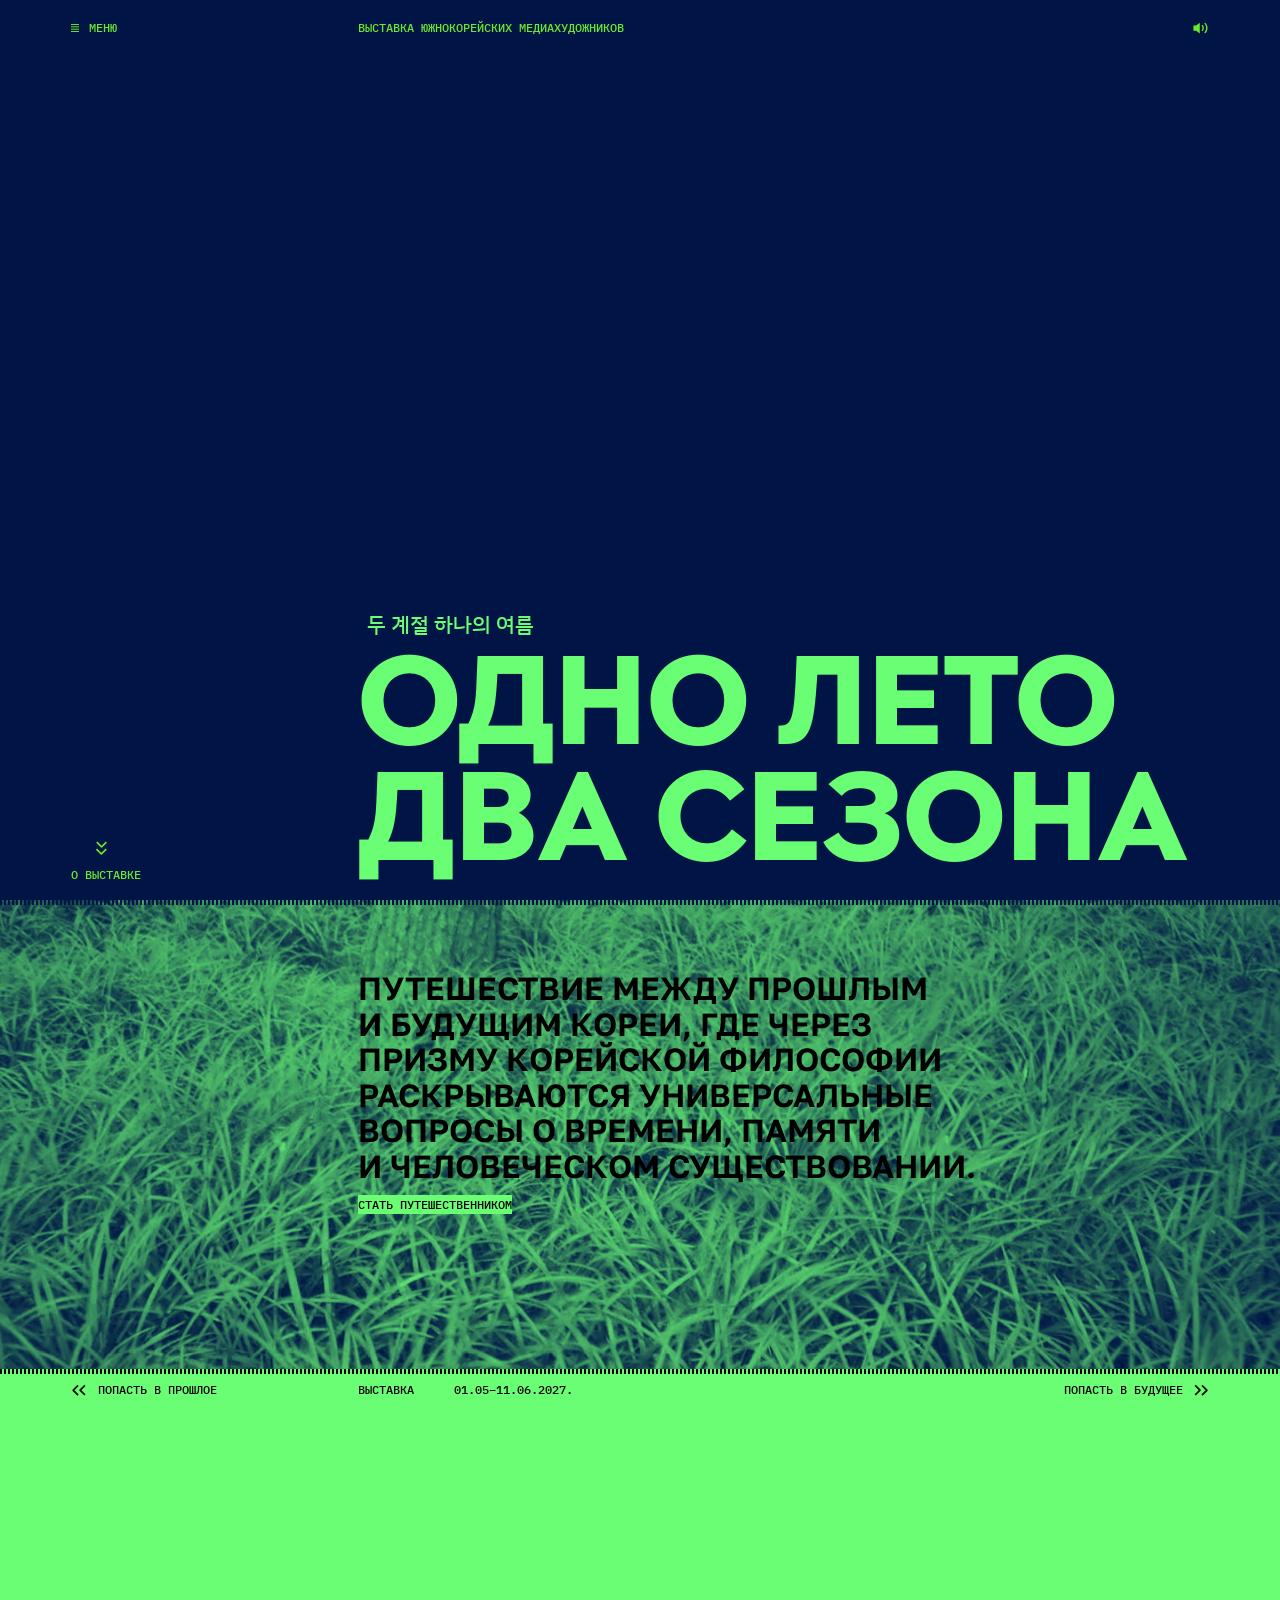
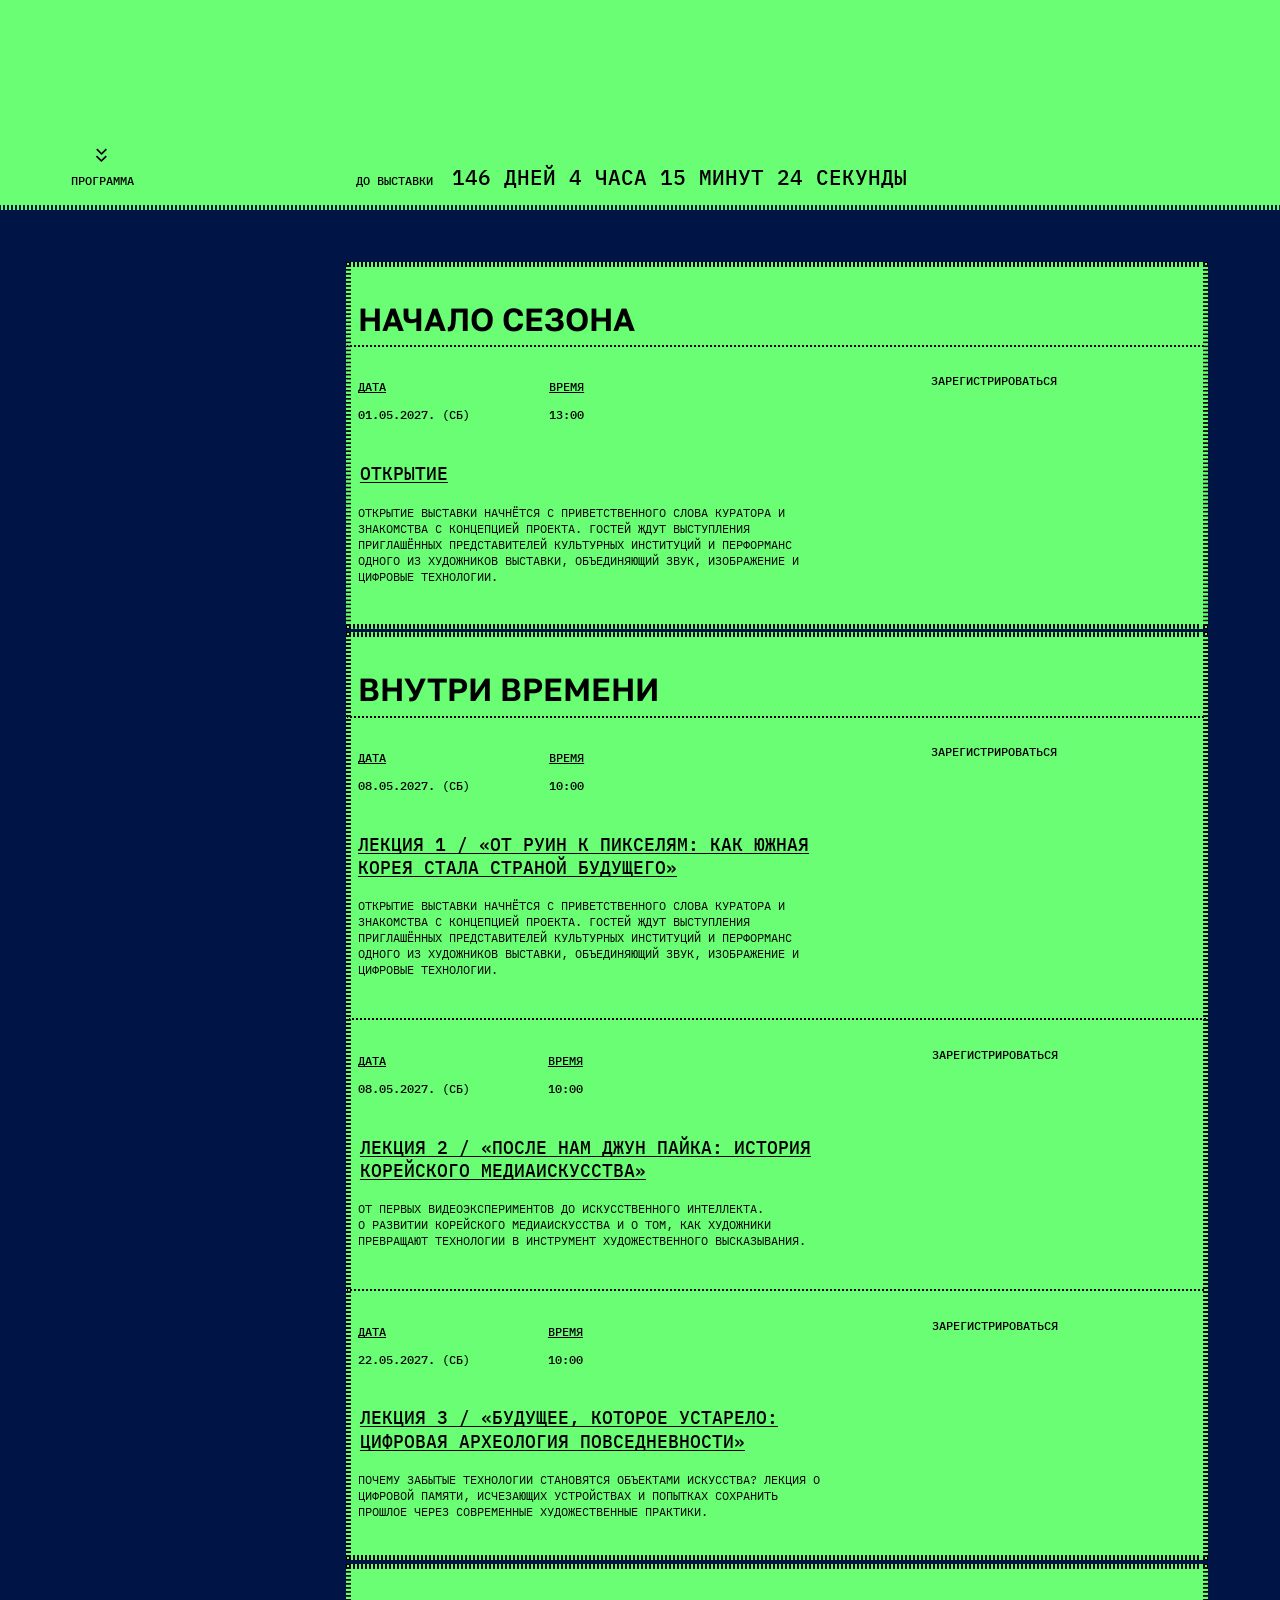
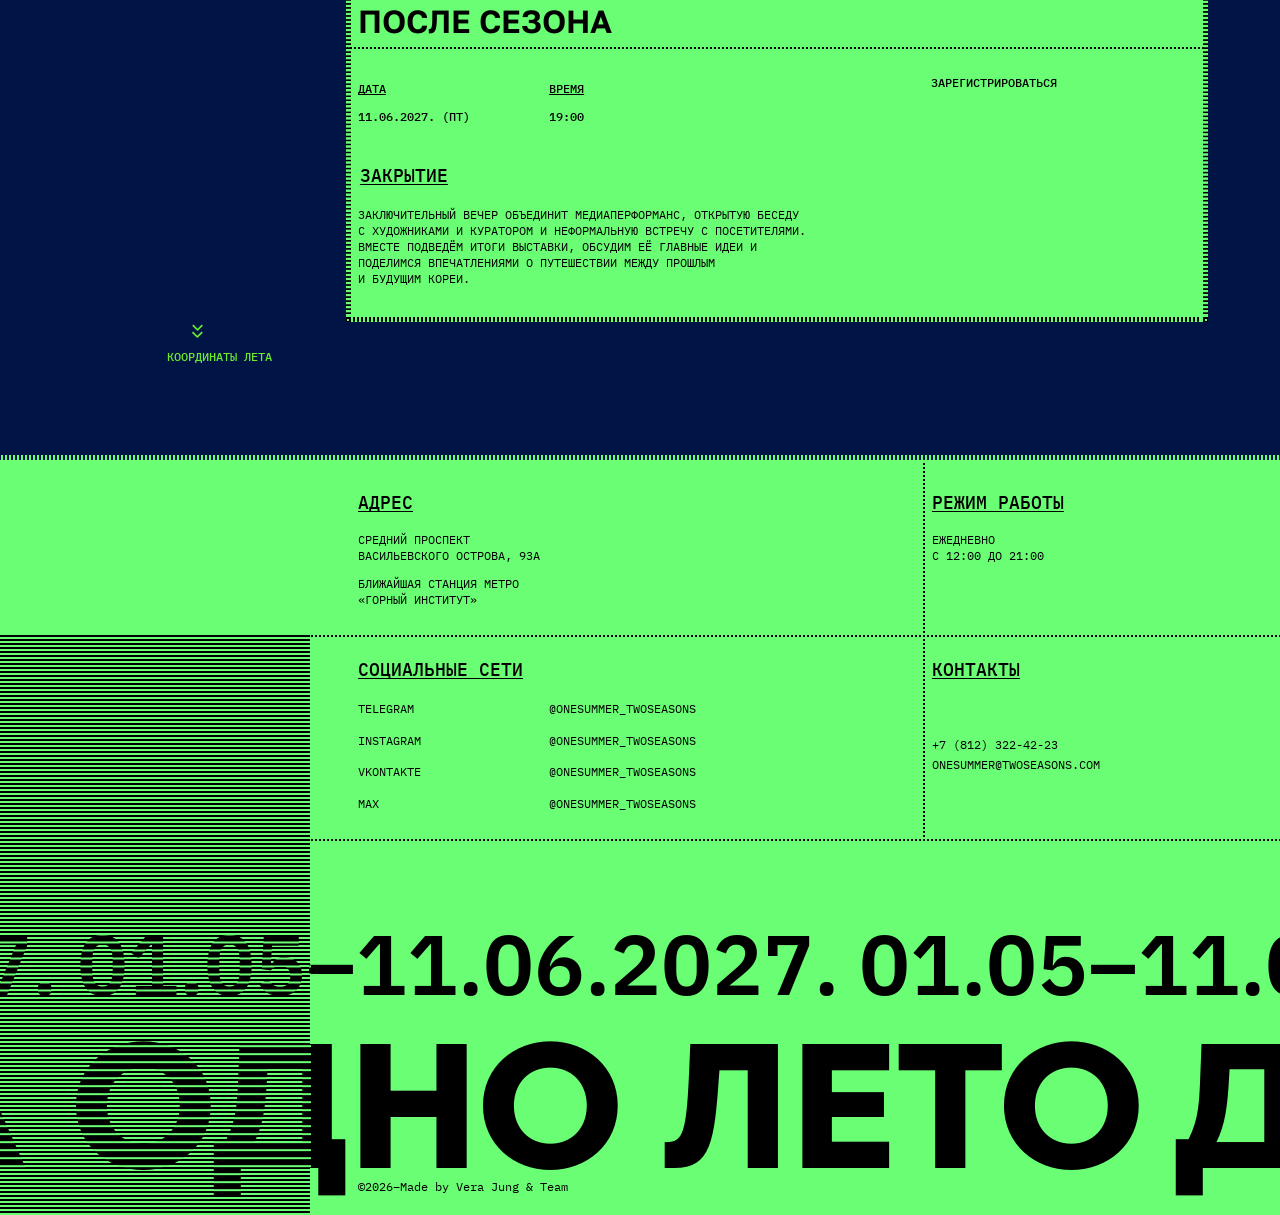
==== commit 87b05e92: "preview aaf600ae87b7726545ee68de266ce4e42281542a" ====
--- a/index.html
+++ b/index.html
@@ -1,8 +1,86 @@
-<!DOCTYPE html><html lang="ru" data-seam-zone="home"><head><meta charset="utf-8"><meta name="viewport" content="width=device-width, initial-scale=1, viewport-fit=cover"><title>Южная Корея: одно лето, два сезона</title><meta name="description" content="Выставка современного южнокорейского медиаискусства."><meta name="robots" content="noindex, nofollow"><meta name="theme-color" content="#001446"><link rel="icon" type="image/svg+xml" href="/exhibition-preview/favicon.svg"><link rel="preload" href="/exhibition-preview/_astro/golos-text-700.DnPvkeEO.woff2" as="font" type="font/woff2" crossorigin><link rel="preload" href="/exhibition-preview/_astro/ibm-plex-mono-600.CKh6j9Ya.woff2" as="font" type="font/woff2" crossorigin><meta name="astro-view-transitions-enabled" content="true"><meta name="astro-view-transitions-fallback" content="animate"><script type="module" src="/exhibition-preview/_astro/ClientRouter.astro_astro_type_script_index_0_lang.CKq7OsbX.js"></script><link rel="stylesheet" href="/exhibition-preview/_astro/Base.CGjJ7zwQ.css"><style>.label-layer{pointer-events:none;position:absolute;inset-block-start:0;inset-inline:0}.label-track{flex-direction:column;justify-content:flex-end;display:flex;position:absolute}.label-track>.label-body{pointer-events:auto;flex:none;position:sticky;inset-block-end:var(--label-anchor)}.label-layer .label-body{z-index:40}[data-riding]>.label-body{opacity:0;pointer-events:none}[data-riding]>.label-body:focus-visible{opacity:1}@supports (animation-timeline:scroll()){.label-track[data-flip]{--flip-to:calc(var(--track-end) - 100dvh + var(--label-anchor));--flip-from:calc(var(--flip-to) - .15 * var(--screen))}.label-track[data-flip]>.label-body,.label-track[data-flip] .arrows{animation-timing-function:linear;animation-fill-mode:both;animation-timeline:--page;animation-range:var(--flip-from) var(--flip-to)}.label-track[data-flip] .arrows{animation-name:arrows-up}@media (prefers-reduced-motion:reduce){.label-track[data-flip] .arrows{animation-timing-function:steps(2,jump-none)}}.label-track[data-pin]>.label-body{animation-name:label-pin,label-push;animation-range:var(--pin-near) calc(var(--pin-near) + 100000px), var(--pin-far) var(--pin-near);transform:translateY(calc(var(--pin-push) * var(--menu-open)));transition:--menu-open var(--dur-slow) var(--ease-out) calc(2 * var(--stagger) + var(--dur-slow))}:root:has(.menu[data-open]) .label-track[data-pin]>.label-body{--menu-open:1;transition-delay:0s}}.label-track[data-to=about]>.label-body{transform:translateY(calc(var(--push-by,0px) * var(--menu-open)));transition:--menu-open var(--dur-slow) var(--ease-out) calc(2 * var(--stagger) + var(--dur-slow))}:root:has(.menu[data-open]) .label-track[data-to=about][data-push]>.label-body{--menu-open:1;transition-delay:0s}@supports (animation-timeline:view()){.label-track[data-to=about]>.label-body{animation-name:label-under-header;animation-timing-function:linear;animation-fill-mode:both;animation-timeline:view(block calc(56 * var(--u)) 0px);animation-range:exit}}@media (width<48rem){@supports (animation-timeline:view()){.section-label>.label-body{animation-name:label-under-header;animation-timing-function:linear;animation-fill-mode:both;animation-timeline:view(block var(--header-h,0px) 0px);animation-range:exit}}}@keyframes label-under-header{to{opacity:0}}@property --pin-push{syntax:"<length>";inherits:false;initial-value:0}@property --menu-open{syntax:"<number>";inherits:false;initial-value:0}@keyframes label-pin{to{translate:0 100000px}}@keyframes label-push{to{--pin-push:var(--pin-by)}}.hero[data-astro-cid-i3irphx7]{padding-block-start:calc(var(--spacing-edge) + 4rem)}@media (width<48rem){h1[data-astro-cid-i3irphx7]{font-size:min(var(--text-hero), (100vw - 2 * var(--spacing-margin)) / 6.65)}}h1[data-astro-cid-i3irphx7]{-webkit-text-size-adjust:100%!important;text-size-adjust:100%!important}.about[data-astro-cid-j4y4sje3]{min-block-size:calc(528.02 * max(var(--u), 1024px / 1440))}.about-photo[data-astro-cid-j4y4sje3]{inset-block:0;inset-inline:calc(-162.18 * max(var(--u), 1024px / 1440)) calc(-47.87 * max(var(--u), 1024px / 1440));background-position:50% 59.17%;background-size:cover}@media (width<48rem){.about-text[data-astro-cid-j4y4sje3]{font-size:max(15.5px, min(var(--text-lead), (100vw - 2 * var(--spacing-margin)) * 36 / 743));line-height:1.3}.about-frame[data-astro-cid-j4y4sje3]{padding-block-start:calc(2 * var(--spacing-edge) + max(0px, var(--header-h,0px) - max(calc(20 * var(--u)), env(safe-area-inset-top)) - var(--text-meta) * var(--text-meta--line-height)))}}.about-photo[data-astro-cid-j4y4sje3] .about-img{object-position:50% 59.17%}.crossroads[data-astro-cid-ajnajzuz]{padding-block:calc(5.66 * var(--u)) calc(23.56 * var(--u))}@media (width>=64rem){.crossroads[data-astro-cid-ajnajzuz]{min-block-size:max(calc(291.61 * var(--u)), calc(var(--screen) + 2 * var(--line-bold) - 528.05 * var(--u)))}}@media (width<48rem){.crossroads[data-astro-cid-ajnajzuz]>.frame[data-astro-cid-ajnajzuz]:last-of-type{position:sticky;inset-block-end:calc(23.56 * var(--u))}.crossroads[data-astro-cid-ajnajzuz][data-tall]>.frame[data-astro-cid-ajnajzuz]:last-of-type{position:static}.crossroads[data-astro-cid-ajnajzuz]>.frame[data-astro-cid-ajnajzuz]:has(>[data-seam-link]){flex-wrap:wrap;display:flex}.crossroads[data-astro-cid-ajnajzuz]>.frame[data-astro-cid-ajnajzuz]:has(>[data-seam-link])>[data-astro-cid-ajnajzuz][data-seam-link=future]{margin-inline-start:auto}.crossroads[data-astro-cid-ajnajzuz]>.frame[data-astro-cid-ajnajzuz]:has(>[data-seam-link])>.pair[data-astro-cid-ajnajzuz]{flex-basis:100%}}@media (width<64rem){.crossroads[data-astro-cid-ajnajzuz]{padding-block-start:calc(var(--line-bold) + .66 * var(--u))}}@media (hover:hover) and (pointer:fine){.crossroads[data-astro-cid-ajnajzuz]>.frame[data-astro-cid-ajnajzuz]:last-of-type{position:static}}.pair[data-astro-cid-ajnajzuz]{display:flex}.pair[data-astro-cid-ajnajzuz]>[data-astro-cid-ajnajzuz]:first-child{min-inline-size:calc((100% + var(--spacing-gutter)) / var(--n));flex:none;padding-inline-end:var(--spacing-gutter)}.pair[data-astro-cid-ajnajzuz].trim>[data-astro-cid-ajnajzuz]{text-box:trim-both cap alphabetic}@media (width<24.5rem){.pair[data-astro-cid-ajnajzuz]{flex-direction:column}.pair[data-astro-cid-ajnajzuz].trim{row-gap:calc(1lh - 1cap)}}.hb-zone[data-astro-cid-43oiupev]{display:none}@media (width<48rem){html[data-menu-ghost] .hb-zone[data-astro-cid-43oiupev]{z-index:1;clip-path:inset(0);pointer-events:none;--hb-fill:var(--color-summer);display:block;position:absolute;inset:0}html[data-menu-ghost] .hb-zone[data-astro-cid-43oiupev][data-card]{z-index:2;inset:auto}html[data-menu-ghost] .hb-zone[data-astro-cid-43oiupev][data-fill=night]{--hb-fill:var(--color-night)}i[data-astro-cid-43oiupev]{inline-size:100%;transition:transform var(--dur-slow) var(--ease-in-out) calc(2 * var(--stagger) + var(--dur-base));display:block;position:fixed;top:0;left:0}html:has([data-menu][data-open]) i[data-astro-cid-43oiupev]{transition-timing-function:var(--ease-out);transition-delay:0s}.hb-ghost[data-astro-cid-43oiupev]{block-size:var(--hs-h);background:var(--color-night);transform:translateY(calc(var(--hg-h) + 20 * var(--u) - var(--hs-h)))}html:has([data-menu][data-open]) .hb-ghost[data-astro-cid-43oiupev]{transform:none}}@media (prefers-reduced-motion:reduce){i[data-astro-cid-43oiupev]{transition-duration:0s!important}}.program[data-astro-cid-hmhhcpao]{padding-block:calc(58.37 * var(--u)) calc(101.29 * var(--u))}@media (width<48rem){.program[data-astro-cid-hmhhcpao]{padding-block:max(calc(58.37 * var(--u)), calc(var(--header-h,0px) + var(--spacing-edge))) var(--spacing-edge)}.program[data-astro-cid-hmhhcpao] .section-label{--label-gap:calc(var(--spacing-edge-lg) + 101.29 * var(--u) - var(--spacing-edge));min-block-size:calc(var(--screen) - var(--visit-h,var(--screen)) - var(--label-gap) - var(--spacing-edge) + 1px);flex-direction:column;justify-content:flex-end;margin-block-start:var(--label-gap);display:flex}}.card[data-astro-cid-hmhhcpao]{--cols:4;--bleed:calc(var(--line-bold) + max(7px, 7.27 * var(--u)));grid-template-columns:repeat(var(--cols), minmax(0, 1fr));column-gap:var(--spacing-gutter);margin-inline:calc(-1 * var(--bleed));padding-inline:var(--bleed);padding-block-start:calc(45.16 * var(--u))}@media (width<48rem){.card[data-astro-cid-hmhhcpao]{--u:calc(var(--text-title) / 20);--shift:calc(1.5 * var(--spacing-gutter));padding-inline-start:calc(var(--bleed) + var(--shift));container-type:inline-size}}@container (width<14.1em){.event[data-astro-cid-hmhhcpao]>dl[data-astro-cid-hmhhcpao]>div[data-astro-cid-hmhhcpao]:last-child{grid-column:1/-1;margin-block-start:2em}}@media (width>=48rem){.card[data-astro-cid-hmhhcpao]{--cols:6;margin-inline-end:0;padding-inline-end:0}}@media (width>=64rem){.card[data-astro-cid-hmhhcpao]{--cols:9}}.card-rule[data-astro-cid-hmhhcpao]{margin-inline:calc(-1 * var(--bleed));margin-block-start:calc(8.53 * var(--u))}@media (width<48rem){.card-rule[data-astro-cid-hmhhcpao]{margin-inline-start:calc(-1 * (var(--bleed) + var(--shift)))}}@media (width>=48rem){.card-rule[data-astro-cid-hmhhcpao]{margin-inline-end:0}}.event[data-astro-cid-hmhhcpao]{padding-block:calc(36.3 * var(--u)) calc(45.1 * var(--u))}.event[data-astro-cid-hmhhcpao]+.card-rule[data-astro-cid-hmhhcpao]{margin-block-start:0}.event-title[data-astro-cid-hmhhcpao]{text-wrap:pretty;margin-block-start:calc(43.68 * var(--u))}@media (width<48rem){.event-title[data-astro-cid-hmhhcpao]{font-size:clamp(12px, (100vw - 2 * var(--spacing-margin) - var(--shift)) * 20 / 528, var(--text-title))}}.event-text[data-astro-cid-hmhhcpao]{margin-block-start:calc(21.95 * var(--u))}.register[data-astro-cid-hmhhcpao]{grid-column:1/-1;margin-block-start:var(--spacing-row)}@media (width>=48rem){.register[data-astro-cid-hmhhcpao]{grid-area:1/5/auto/-1;align-self:start;margin-block-start:-.49em}}@media (width>=64rem){.register[data-astro-cid-hmhhcpao]{grid-column:7/-1}}.visit[data-astro-cid-2y744j24]{padding-block-end:calc(40.9 * var(--u))}.visit-shredder[data-astro-cid-2y744j24]{top:calc(4.25 * var(--u))}@media (width<48rem){.visit[data-astro-cid-2y744j24]{--shredder:calc(var(--spacing-margin) - var(--spacing-gutter))}}.visit[data-astro-cid-2y744j24]{--perf-x:100%}@media (width>=48rem){.visit[data-astro-cid-2y744j24]{--perf-cols:8;--perf-col:5;--perf-x:calc(max(0px, (100% - var(--frame)) / 2) + var(--spacing-margin) + var(--perf-col) * (min(100%, var(--frame)) - 2 * var(--spacing-margin) + var(--spacing-gutter)) / var(--perf-cols) - 11.36 * var(--u))}}@media (width>=64rem){.visit[data-astro-cid-2y744j24]{--perf-cols:12;--perf-col:9}}.visit-vline[data-astro-cid-2y744j24]{top:calc(6.33 * var(--u));left:var(--perf-x)}.visit-shredder-right[data-astro-cid-2y744j24]{inline-size:auto;left:var(--perf-x);block-size:calc(345 * var(--u))}.visit-top[data-astro-cid-2y744j24]{padding-block-start:calc(40.79 * var(--u))}.visit-text[data-astro-cid-2y744j24]{margin-block-start:calc(19.6 * var(--u))}@media (width<85rem){.visit-metro[data-astro-cid-2y744j24]{margin-block-start:1em}}.visit-rule[data-astro-cid-2y744j24]{margin-block-start:calc(31.79 * var(--u));margin-inline-start:var(--shredder)}.visit-bottom[data-astro-cid-2y744j24]{padding-block-start:calc(23.38 * var(--u))}.socials[data-astro-cid-2y744j24]{row-gap:calc(1.66667em - 1cap);margin-block-start:calc(20.69 * var(--u))}@media (pointer:coarse){.socials[data-astro-cid-2y744j24]{row-gap:calc(44px - 1cap)}}.socials[data-astro-cid-2y744j24]{--cols:3;--name:1;container-type:inline-size}@media (width<48rem){.socials[data-astro-cid-2y744j24]{--cols:4}}@media (width>=64rem){.socials[data-astro-cid-2y744j24]{--cols:6;--name:2}}.social-link[data-astro-cid-2y744j24]{grid-template-columns:calc(var(--name) * (100cqi + var(--spacing-gutter)) / var(--cols)) auto;inline-size:max-content;display:grid}.contacts[data-astro-cid-2y744j24]{margin-block-start:calc(43.54 * var(--u))}@media (width<48rem){.contacts[data-astro-cid-2y744j24]{margin-block-start:calc(20.69 * var(--u))}.visit-top[data-astro-cid-2y744j24],.visit-rule[data-astro-cid-2y744j24],.visit-bottom[data-astro-cid-2y744j24]{--u:calc(var(--text-title) / 20)}.visit-address[data-astro-cid-2y744j24]{white-space:normal;grid-column:1/3}.visit-metro[data-astro-cid-2y744j24]{grid-area:2/3/auto/-1;margin-block-start:calc(19.6 * var(--u))}.visit-hours[data-astro-cid-2y744j24]{column-gap:var(--spacing-gutter);flex-wrap:wrap;row-gap:calc(1lh - 1cap);display:flex}.visit-hours[data-astro-cid-2y744j24]>span[data-astro-cid-2y744j24]:first-of-type{inline-size:calc(50% - var(--spacing-gutter) / 2);flex:none}.visit-hours[data-astro-cid-2y744j24] br[data-astro-cid-2y744j24]{display:none}.visit-hours[data-astro-cid-2y744j24]>span[data-astro-cid-2y744j24]{text-box:trim-both cap alphabetic}.socials[data-astro-cid-2y744j24]{--name:2;row-gap:calc(1.66667em - 1cap)}.social-link[data-astro-cid-2y744j24]{flex-wrap:wrap;row-gap:calc(1lh - 1cap);max-inline-size:100cqi;display:flex}.social-link[data-astro-cid-2y744j24]>[data-astro-cid-2y744j24]:first-child{inline-size:calc(var(--name) * (100cqi + var(--spacing-gutter)) / var(--cols));flex:none}.visit-metro[data-astro-cid-2y744j24],.contacts[data-astro-cid-2y744j24]{overflow-wrap:anywhere}.visit-top[data-astro-cid-2y744j24]{container-type:inline-size}}@container (width<16.5em){.visit-metro[data-astro-cid-2y744j24]{grid-area:3/1/auto/-1}}@media (26.5rem<=width<48rem){.visit-address[data-astro-cid-2y744j24]{white-space:nowrap}}.visit-name[data-astro-cid-2y744j24]{margin-block-start:calc(2 * var(--spacing-edge-lg))}@media (width>=64rem){.visit-name[data-astro-cid-2y744j24]{margin-block-start:calc(96.4 * var(--u))}}.visit-date[data-astro-cid-2y744j24]{margin-inline-start:calc(6.79 * var(--u))}.visit-title[data-astro-cid-2y744j24]{margin-block-start:calc(10.9 * var(--u))}.tape-gap[data-astro-cid-2y744j24],.tape-copy[data-astro-cid-2y744j24],.ticker-cut[data-astro-cid-2y744j24]{display:none}@media (scripting:enabled) and (prefers-reduced-motion:no-preference){.visit-name[data-astro-cid-2y744j24]{position:relative}.tape[data-astro-cid-2y744j24]{--bleed:.3em;white-space:nowrap;padding-block:var(--bleed);margin-block:calc(-1 * var(--bleed));will-change:transform;display:inline-block;position:relative}.tape-gap[data-astro-cid-2y744j24]{display:inline}.tape-copy[data-astro-cid-2y744j24]{padding-block:var(--bleed);user-select:none;display:block;position:absolute;inset-block-start:0;inset-inline-start:calc(var(--k) * 100%)}.ticker-whole[data-astro-cid-2y744j24]{clip-path:inset(-50% calc(100% - var(--perf-x)) -50% var(--shredder))}.ticker-cut[data-astro-cid-2y744j24]{clip-path:inset(-50% calc(100% - var(--shredder)) -50% 0);user-select:none;display:block;position:absolute;inset:0}.ticker-cut-right[data-astro-cid-2y744j24]{clip-path:inset(-50% 0 -50% var(--perf-x))}.ticker-cut[data-astro-cid-2y744j24] [data-astro-cid-2y744j24]:is(.tape,.tape-copy){color:#0000;background-image:linear-gradient(to bottom, var(--color-ink) 0 calc(var(--dash) / 2), var(--color-summer) 0 calc(1.5 * var(--dash)), var(--color-ink) 0);background-size:100% calc(4 * var(--dash));background-position:0 var(--cut-phase,0px);-webkit-background-clip:text;background-clip:text}}.seam-screen[data-astro-cid-lcdefpme]{display:contents}@media (width<64rem){.seam-screen[data-astro-cid-lcdefpme]{min-block-size:var(--screen);flex-direction:column;display:flex}.seam-screen[data-astro-cid-lcdefpme]>.crossroads{flex-grow:1}}@media (hover:hover) and (pointer:fine) and (width<64rem){.seam-screen[data-astro-cid-lcdefpme]{min-block-size:calc(var(--screen) + 2 * var(--line-bold));flex-direction:column;display:flex}.seam-screen[data-astro-cid-lcdefpme]>.crossroads{flex-grow:1}}
+<!DOCTYPE html><html lang="ru" data-seam-zone="home"><head><meta charset="utf-8"><meta name="viewport" content="width=device-width, initial-scale=1, viewport-fit=cover"><title>Южная Корея: одно лето, два сезона</title><meta name="description" content="Выставка южнокорейских медиахудожников"><meta name="robots" content="noindex, nofollow"><!-- Превью ссылки (Telegram, WhatsApp, VK): главная после первого свайпа: синий экран с названием и трава с текстом о выставке.
+         public/og.jpg снят со сборки: scripts/og-shot.mjs, окно 1200 × 630, ×2, прокрутка 318. --><meta property="og:type" content="website"><meta property="og:site_name" content="Южная Корея: одно лето, два сезона"><meta property="og:title" content="Южная Корея: одно лето, два сезона"><meta property="og:description" content="Выставка южнокорейских медиахудожников"><meta property="og:url" content="https://onesummertwoseasons.com/"><meta property="og:image" content="https://onesummertwoseasons.com/og.jpg"><meta property="og:image:width" content="1200"><meta property="og:image:height" content="630"><meta property="og:image:alt" content="«Одно лето, два сезона» на синем, ниже трава и текст о выставке"><meta property="og:locale" content="ru_RU"><meta name="twitter:card" content="summary_large_image"><meta name="theme-color" content="#001446"><!-- Иконка — цикада с курсора (scripts/favicon.ts): SVG там, где умеют; ICO — Safari и старым; 180 px — iPhone. --><link rel="icon" href="/favicon.ico" sizes="32x32"><link rel="icon" type="image/svg+xml" href="/favicon.svg"><link rel="apple-touch-icon" href="/apple-touch-icon.png"><link rel="preload" href="/_astro/gearz-700.CaReemaM.woff2" as="font" type="font/woff2" crossorigin><link rel="preload" href="/_astro/ibm-plex-mono-500.CHUWY8Q9.woff2" as="font" type="font/woff2" crossorigin><!-- Масштаб страницы на телефоне, окно Chrome на iPad после поворота и режим звука — до первого кадра. --><script>
+  (() => {
+    const root = document.documentElement;
+    const phone = matchMedia('(hover: none) and (pointer: coarse)').matches && Math.min(screen.width, screen.height) < 600;
+    const apply = () => {
+      if (!phone) return;
+      const landscape = matchMedia('(orientation: landscape)').matches;
+      const width = landscape ? Math.max(screen.width, screen.height) : Math.min(screen.width, screen.height);
+      const zoom = width / root.clientWidth;
+      // И уменьшение; но только пока окно по ту же сторону от 768, что при 100 %, — иначе раскладка сменилась бы
+      // (телефон ↔ планшет: Safari 50 % на 393 — окно 786; телефон боком при 125 % — 682 вместо 852).
+      const same = width < 768 === root.clientWidth < 768;
+      const on = same && Math.abs(zoom - 1) > 0.02 && zoom > 0.25 && zoom < 4;
+      root.style.setProperty('--iz', on ? String(1 / zoom) : '1');
+      root.toggleAttribute('data-zoom', on);
+      root.toggleAttribute('data-w-narrow', on && width < 392);
+      root.toggleAttribute('data-w-wide', on && width >= 424);
+    };
+    apply();
+    addEventListener('resize', apply);
+    document.addEventListener('astro:after-swap', apply);
+  })();
+</script><script>
+  (() => {
+    if (!/\bCriOS\//.test(navigator.userAgent)) return;
+    const root = document.documentElement;
+    const BASE = 'width=device-width, initial-scale=1, viewport-fit=cover';
+    let forced = 0; // ширина окна числом; 0 — как в Base.astro
+    let forcedH = 0;
+    const landscape = () =>
+      screen.orientation ? screen.orientation.type.startsWith('landscape') : Math.abs(Number(window.orientation) || 0) === 90;
+    const apply = () => {
+      const meta = document.querySelector('meta[name="viewport"]');
+      if (!meta) return;
+      const long = Math.max(screen.width, screen.height);
+      const short = Math.min(screen.width, screen.height);
+      const want = landscape() ? long : short;
+      const stuck = Math.abs(root.clientWidth - (want === long ? short : long)) <= 2 && Math.abs(root.clientHeight - innerHeight) > 120;
+      if (forced && Math.abs(forced - want) > 2) forced = 0; // повернули обратно
+      if (!forced && stuck) {
+        forced = want;
+        forcedH = Math.round(innerHeight);
+      }
+      // height — чтобы окно не вышло «портретным» (без него 1180 × 1499, и правила (orientation: portrait) сработали бы).
+      const content = forced ? `width=${forced}, height=${forcedH}, initial-scale=1, viewport-fit=cover` : BASE;
+      if (meta.content !== content) meta.content = content;
+      if (forced) {
+        // Увеличено пальцами — видимая высота меньше; страницу под неё не пересчитываем.
+        if (Math.abs((window.visualViewport?.scale ?? 1) - 1) < 0.01) root.style.setProperty('--vp-h', `${Math.round(innerHeight)}px`);
+        root.setAttribute('data-vp-fix', '');
+      } else {
+        root.removeAttribute('data-vp-fix');
+        root.style.removeProperty('--vp-h');
+      }
+    };
+    apply();
+    addEventListener('resize', apply);
+    addEventListener('orientationchange', apply);
+    screen.orientation?.addEventListener('change', apply);
+    window.visualViewport?.addEventListener('resize', apply);
+    document.addEventListener('astro:after-swap', apply);
+  })();
+</script><script>
+  try {
+    // До 30.10 выбор помнился насовсем (localStorage) — старое «выкл» больше не действует.
+    localStorage.removeItem('sound');
+    document.documentElement.dataset.sound = sessionStorage.getItem('sound') === 'off' ? 'off' : 'on';
+  } catch {
+    document.documentElement.dataset.sound = 'on';
+  }
+</script><!-- «Назад» внутри страницы — раньше роутера. --><script>
+  addEventListener('popstate', (e) => {
+    if (window.__samePageTraverse?.(e)) e.stopImmediatePropagation();
+  });
+</script><meta name="astro-view-transitions-enabled" content="true"><meta name="astro-view-transitions-fallback" content="animate"><script type="module" src="/_astro/ClientRouter.astro_astro_type_script_index_0_lang.CKq7OsbX.js"></script><link rel="stylesheet" href="/_astro/Base.Du0bXrSO.css"><style>.label-layer{pointer-events:none;position:absolute;inset-block-start:0;inset-inline:0}.label-track{flex-direction:column;justify-content:flex-end;display:flex;position:absolute}.label-track>.label-body{pointer-events:auto;flex:none;align-self:flex-start;position:sticky;inset-block-end:var(--label-anchor)}.label-layer .label-body{z-index:40}[data-riding]>.label-body{opacity:0;pointer-events:none}[data-riding]>.label-body:focus-visible{opacity:1}@supports (animation-timeline:scroll()){.label-track[data-flip]{--flip-to:calc(var(--track-end) - var(--screen) + var(--label-anchor));--flip-from:calc(var(--flip-to) - .15 * var(--screen))}.label-track[data-flip]>.label-body,.label-track[data-flip] .arrows{animation-timing-function:linear;animation-fill-mode:both;animation-timeline:--page;animation-range:var(--flip-from) var(--flip-to)}.label-track[data-flip] .arrows{animation-name:arrows-up}@media (prefers-reduced-motion:reduce){.label-track[data-flip] .arrows{animation-timing-function:steps(2,jump-none)}}.label-track[data-pin]>.label-body{animation-name:label-pin,label-push,label-release;animation-range:var(--pin-near) var(--pin-release), var(--pin-far) var(--pin-near), var(--pin-release) calc(var(--pin-release) + var(--pin-fade));transform:translateY(calc(var(--pin-push) * var(--menu-open)));transition:--menu-open var(--dur-slow) var(--ease-out) calc(2 * var(--stagger) + var(--dur-slow))}:root:has(.menu[data-open]) .label-track[data-pin]>.label-body{--menu-open:1;transition-delay:0s}.label-track[data-pin]{--band-grow:calc(var(--hs-h,0px) - var(--hg-h,0px) - 20 * var(--u))}}:root:has(.label-band) .hb-zone:not(.label-band){visibility:hidden}.label-track[data-to=about]>.label-body{transform:translateY(calc(var(--push-by,0px) * var(--menu-open)));transition:--menu-open var(--dur-slow) var(--ease-out) calc(2 * var(--stagger) + var(--dur-slow))}:root:has(.menu[data-open]) .label-track[data-to=about][data-push]>.label-body{--menu-open:1;transition-delay:0s}@supports (animation-timeline:view()){.label-track[data-to=about]>.label-body{animation-name:label-under-header;animation-timing-function:linear;animation-fill-mode:both;animation-timeline:view(block calc(56 * var(--u)) 0px);animation-range:exit}}@media (width<48rem){@supports (animation-timeline:view()){.section-label>.label-body{animation-name:label-under-header;animation-timing-function:linear;animation-fill-mode:both;animation-timeline:view(block var(--header-h,0px) 0px);animation-range:exit}}}@keyframes label-under-header{to{opacity:0}}@property --pin-push{syntax:"<length>";inherits:false;initial-value:0}@property --menu-open{syntax:"<number>";inherits:false;initial-value:0}@keyframes label-pin{to{translate:0 calc(var(--pin-release) - var(--pin-near))}}@keyframes label-release{to{opacity:0;visibility:hidden}}@keyframes label-push{to{--pin-push:var(--pin-by)}}.hero[data-astro-cid-i3irphx7]{padding-block-start:calc(var(--spacing-edge) + 4rem)}@media (width<48rem){h1[data-astro-cid-i3irphx7]{font-size:min(var(--text-hero), (100vw - 2 * var(--spacing-margin)) / 6.65)}}.about[data-astro-cid-j4y4sje3]{min-block-size:var(--seam-photo,calc(528.02 * max(var(--u), 1024px / 1440 * var(--iz,1))))}.about-photo[data-astro-cid-j4y4sje3]{inset-block:0;inset-inline:calc(-162.18 * max(var(--u), 1024px / 1440 * var(--iz,1))) calc(-47.87 * max(var(--u), 1024px / 1440 * var(--iz,1)));background-position:50%;background-size:cover}@media (width<48rem){.about-text[data-astro-cid-j4y4sje3]{font-size:var(--text-prose);line-height:var(--text-lead--line-height)}.about-frame[data-astro-cid-j4y4sje3]{padding-block-start:calc(2 * var(--spacing-edge) + max(0px, var(--header-h,0px) - max(calc(20 * var(--u)), env(safe-area-inset-top)) - var(--text-meta) * var(--text-meta--line-height)))}}@media (48rem<=width<64rem) and (height>=37.5rem){.about-text[data-astro-cid-j4y4sje3]{font-size:calc(((100vw - 2 * var(--spacing-margin) - 7 * var(--spacing-gutter)) * 6 / 8 + 5 * var(--spacing-gutter)) * 36 / 743)}}.about-photo[data-astro-cid-j4y4sje3] .about-img{object-position:50% 50%}.crossroads[data-astro-cid-ajnajzuz]{padding-block:calc(11.66 * var(--u)) calc(23.56 * var(--u))}@media (width<48rem){.crossroads[data-astro-cid-ajnajzuz]{overflow-x:clip}}@media (width>=64rem){.crossroads[data-astro-cid-ajnajzuz]{min-block-size:max(calc(291.61 * var(--u)), calc(var(--screen) + 2 * var(--line-bold) - 528.05 * var(--u)))}}@media (width<48rem){.crossroads[data-astro-cid-ajnajzuz]>.frame[data-astro-cid-ajnajzuz]:last-of-type{position:sticky;inset-block-end:calc(23.56 * var(--u))}.crossroads[data-astro-cid-ajnajzuz][data-tall]>.frame[data-astro-cid-ajnajzuz]:last-of-type{position:static}.crossroads[data-astro-cid-ajnajzuz]>.frame[data-astro-cid-ajnajzuz]:has(>[data-seam-link]){flex-wrap:wrap;display:flex}.crossroads[data-astro-cid-ajnajzuz]>.frame[data-astro-cid-ajnajzuz]:has(>[data-seam-link])>[data-astro-cid-ajnajzuz][data-seam-link=future]{margin-inline-start:auto}.crossroads[data-astro-cid-ajnajzuz]>.frame[data-astro-cid-ajnajzuz]:has(>[data-seam-link])>.pair[data-astro-cid-ajnajzuz]{flex-basis:100%}}@media (width<64rem){.crossroads[data-astro-cid-ajnajzuz]{padding-block-start:calc(var(--line-bold) + 6.66 * var(--u))}}@media (hover:hover) and (pointer:fine){.crossroads[data-astro-cid-ajnajzuz]>.frame[data-astro-cid-ajnajzuz]:last-of-type{position:static}}.pair[data-astro-cid-ajnajzuz]{display:flex}.pair[data-astro-cid-ajnajzuz]>[data-astro-cid-ajnajzuz]:first-child{min-inline-size:calc((100% + var(--spacing-gutter)) / var(--n));flex:none;padding-inline-end:var(--spacing-gutter)}.pair[data-astro-cid-ajnajzuz].trim>[data-astro-cid-ajnajzuz]{text-box:trim-both cap alphabetic}.timer[data-astro-cid-ajnajzuz]{align-items:last baseline}@media (width>=64rem){.timer[data-astro-cid-ajnajzuz]{margin-inline-start:calc(-2.1 * var(--u))}}@media (width<48rem){.pair[data-astro-cid-ajnajzuz]{flex-direction:column}.pair[data-astro-cid-ajnajzuz].trim{row-gap:calc(1lh - 1cap)}.timer[data-astro-cid-ajnajzuz]{align-items:flex-start}.timer[data-astro-cid-ajnajzuz]>[data-astro-cid-ajnajzuz][data-countdown-value]{line-height:var(--text-meta--line-height);text-wrap:wrap;max-inline-size:20ch}}.hb-zone[data-astro-cid-43oiupev]{display:none}@media (width<64rem){html[data-menu-ghost] .hb-zone[data-astro-cid-43oiupev]{z-index:1;clip-path:inset(0);pointer-events:none;--hb-fill:var(--color-summer);display:block;position:absolute;inset:0}html[data-menu-ghost] .hb-zone[data-astro-cid-43oiupev][data-card]{z-index:2;inset:auto}html[data-menu-ghost] .hb-zone[data-astro-cid-43oiupev][data-fill=night]{--hb-fill:var(--color-night)}i[data-astro-cid-43oiupev]{inline-size:100%;transition:transform var(--dur-slow) var(--ease-in-out) calc(2 * var(--stagger) + var(--dur-base));display:block;position:fixed;top:0;left:0}html:has([data-menu][data-open]) i[data-astro-cid-43oiupev]{transition-timing-function:var(--ease-out);transition-delay:0s}.hb-ghost[data-astro-cid-43oiupev]{block-size:var(--hs-h);background:var(--color-night);transform:translateY(calc(var(--hg-h) + 20 * var(--u) - var(--hs-h)))}html:has([data-menu][data-open]) .hb-ghost[data-astro-cid-43oiupev]{transform:none}}@media (prefers-reduced-motion:reduce){i[data-astro-cid-43oiupev]{transition-duration:0s!important}}.program[data-astro-cid-hmhhcpao]{padding-block:calc(58.37 * var(--u)) calc(101.29 * var(--u))}@media (width<48rem){.program[data-astro-cid-hmhhcpao]{padding-block:max(calc(58.37 * var(--u)), calc(var(--header-h,0px) + var(--spacing-edge))) var(--spacing-edge)}.program[data-astro-cid-hmhhcpao] .section-label{--label-gap:calc(var(--spacing-edge-lg) + 101.29 * var(--u) - var(--spacing-edge));min-block-size:calc(var(--screen) - var(--visit-h,var(--screen)) - var(--label-gap) - var(--spacing-edge) + 1px);flex-direction:column;justify-content:flex-end;margin-block-start:var(--label-gap);display:flex}}.card[data-astro-cid-hmhhcpao]{--cols:4;--bleed:calc(var(--line-bold) + max(7px, 7.27 * var(--u)));grid-template-columns:repeat(var(--cols), minmax(0, 1fr));column-gap:var(--spacing-gutter);margin-inline:calc(-1 * var(--bleed));padding-inline:var(--bleed);padding-block-start:calc(45.16 * var(--u))}@media (width<48rem){.card[data-astro-cid-hmhhcpao]{--u:calc(var(--text-title) / 20);--shift:calc(1.5 * var(--spacing-gutter));padding-inline-start:calc(var(--bleed) + var(--shift));container-type:inline-size}}@container (width<14.1em){.event[data-astro-cid-hmhhcpao]>dl[data-astro-cid-hmhhcpao]>div[data-astro-cid-hmhhcpao]:last-child{grid-column:1/-1;margin-block-start:2em}}@media (width>=48rem){.card[data-astro-cid-hmhhcpao]{--cols:6;margin-inline-end:0;padding-inline-end:0}}@media (width>=64rem){.card[data-astro-cid-hmhhcpao]{--cols:9}}.card-rule[data-astro-cid-hmhhcpao]{margin-inline:calc(-1 * var(--bleed));margin-block-start:calc(8.53 * var(--u))}@media (width<48rem){.card-rule[data-astro-cid-hmhhcpao]{margin-inline-start:calc(-1 * (var(--bleed) + var(--shift)))}}@media (width>=48rem){.card-rule[data-astro-cid-hmhhcpao]{margin-inline-end:0}}.event[data-astro-cid-hmhhcpao]{padding-block:calc(36.3 * var(--u)) calc(45.1 * var(--u))}.card-rule[data-astro-cid-hmhhcpao]{background-image:repeating-linear-gradient(to right, var(--dash-color,currentColor) 0 calc(var(--dash) / 2), transparent 0 calc(1.5 * var(--dash)), var(--dash-color,currentColor) 0 calc(2 * var(--dash)))}.card-rule[data-astro-cid-hmhhcpao]:before{content:none}.event[data-astro-cid-hmhhcpao]+.card-rule[data-astro-cid-hmhhcpao]{margin-block-start:0}@media (width>=64rem){.card[data-astro-cid-hmhhcpao]:first-child>.event[data-astro-cid-hmhhcpao]:last-child{padding-block-end:calc(49.5 * var(--u))}.card[data-astro-cid-hmhhcpao]:nth-child(3)>.event[data-astro-cid-hmhhcpao]:last-child{padding-block-end:calc(39.4 * var(--u))}.card-rule[data-astro-cid-hmhhcpao]{margin-inline:calc(1px - var(--bleed)) 2px}.card[data-astro-cid-hmhhcpao]{margin-inline-end:calc(1 * var(--u))}.card[data-astro-cid-hmhhcpao]:first-child .event-title[data-astro-cid-hmhhcpao],.card[data-astro-cid-hmhhcpao]:nth-child(3) .event-title[data-astro-cid-hmhhcpao],.card[data-astro-cid-hmhhcpao]:nth-child(2)>[data-astro-cid-hmhhcpao]:is(:nth-child(5),:nth-child(7)) .event-title[data-astro-cid-hmhhcpao]{margin-inline-start:calc(2.1 * var(--u))}.card[data-astro-cid-hmhhcpao]:nth-child(2)>[data-astro-cid-hmhhcpao]:is(:nth-child(5),:nth-child(7))>dl[data-astro-cid-hmhhcpao]>div[data-astro-cid-hmhhcpao]:last-child{margin-inline-start:calc(-1.4 * var(--u))}.card[data-astro-cid-hmhhcpao]:nth-child(2)>[data-astro-cid-hmhhcpao]:is(:nth-child(5),:nth-child(7)) .register[data-astro-cid-hmhhcpao]{margin-inline-start:calc(.7 * var(--u))}.card[data-astro-cid-hmhhcpao]:nth-child(2)>.card-rule[data-astro-cid-hmhhcpao]:nth-child(4){margin-inline-start:calc(2.8 * var(--u) - var(--bleed))}}.event-title[data-astro-cid-hmhhcpao]{text-wrap:pretty;margin-block-start:calc(43.68 * var(--u))}@media (width<48rem){.event-title[data-astro-cid-hmhhcpao]{font-size:var(--text-event)}}.event-text[data-astro-cid-hmhhcpao]{margin-block-start:calc(21.95 * var(--u))}.register[data-astro-cid-hmhhcpao]{grid-column:1/-1;margin-block-start:var(--spacing-row)}@media (width<48rem){.register[data-astro-cid-hmhhcpao]{margin-inline-start:var(--perf-inline,.8em)}}@media (width>=48rem){.register[data-astro-cid-hmhhcpao]{grid-area:1/5/auto/-1;align-self:start;margin-block-start:-.49em}}@media (width>=64rem){.register[data-astro-cid-hmhhcpao]{grid-column:7/-1}}.visit-lower[data-astro-cid-2y744j24]{padding-block-end:calc(22.9 * var(--u))}.visit-copy[data-astro-cid-2y744j24]{z-index:1;position:absolute;inset-block-end:calc(23.32 * var(--u));inset-inline:0}@media (width<64rem){.visit-lower[data-astro-cid-2y744j24]{padding-block-end:calc(23.32 * var(--u) + env(safe-area-inset-bottom,0px))}.visit-name[data-astro-cid-2y744j24]{padding-block-end:calc(11.9 * var(--u))}.visit-copy[data-astro-cid-2y744j24]{padding-block-start:var(--spacing-edge);position:relative;inset-block-end:auto}}.visit[data-astro-cid-2y744j24]{--perf-x:100cqi;--rule-x:calc(var(--shredder) + 1 * var(--u));container-type:inline-size}@media (width<48rem){.visit[data-astro-cid-2y744j24]{--shredder:100cqi;--rule-x:0px}.visit-shredder[data-astro-cid-2y744j24]{display:none}.visit-lower[data-astro-cid-2y744j24]{grid-template-rows:auto auto auto;grid-template-columns:minmax(0,1fr);display:grid}.visit-shredder-cut[data-astro-cid-2y744j24]{grid-row:2/3;position:absolute;inset:0 auto 0 0}.visit-rule-2[data-astro-cid-2y744j24]{visibility:hidden}.visit[data-astro-cid-2y744j24] h2[data-astro-cid-2y744j24]{font-size:var(--text-event)}}@media (width>=48rem){.visit[data-astro-cid-2y744j24]{--perf-cols:8;--perf-col:5;--perf-grid:calc(max(0px, (100cqi - var(--frame)) / 2) + var(--spacing-margin) + var(--perf-col) * (min(100cqi, var(--frame)) - 2 * var(--spacing-margin) + var(--spacing-gutter)) / var(--perf-cols) - 11.36 * var(--u));--perf-x:calc(var(--rule-x) + round(var(--perf-grid) - var(--rule-x), calc(2 * var(--dash))))}}@media (width>=64rem){.visit[data-astro-cid-2y744j24]{--perf-cols:12;--perf-col:9}}.visit-vline[data-astro-cid-2y744j24]{inset-block:0;left:var(--perf-x)}.visit-vline-top[data-astro-cid-2y744j24]{inset-block:calc(var(--line-bold) + var(--dash)) var(--dash)}.visit-vline[data-astro-cid-2y744j24]:before{background:repeating-linear-gradient(to bottom, var(--dash-ink) 0 var(--dash), transparent 0 calc(2 * var(--dash)));clip-path:none;inset:0}.visit-vline-top[data-astro-cid-2y744j24]:before{background:repeating-linear-gradient(to top, var(--dash-ink) 0 var(--dash), transparent 0 calc(2 * var(--dash)))}.visit-rule[data-astro-cid-2y744j24]:before{background:repeating-linear-gradient(to right, var(--dash-ink) 0 var(--dash), transparent 0 calc(2 * var(--dash)));clip-path:none;inset-inline:0}.visit-top[data-astro-cid-2y744j24]{padding-block-start:calc(40.79 * var(--u))}.visit-text[data-astro-cid-2y744j24]{margin-block-start:calc(19.6 * var(--u))}@media (width<85rem){.visit-metro[data-astro-cid-2y744j24]{margin-block-start:1em}}.visit-rule[data-astro-cid-2y744j24]{margin-inline-start:var(--rule-x)}.visit-upper[data-astro-cid-2y744j24]{padding-block-end:calc(30.79 * var(--u))}.visit-bottom[data-astro-cid-2y744j24]{padding-block-start:calc(23.38 * var(--u))}.socials[data-astro-cid-2y744j24]{row-gap:calc(1.66667em - 1cap);margin-block-start:calc(20.69 * var(--u))}@media (pointer:coarse){.socials[data-astro-cid-2y744j24]{row-gap:calc(44px - 1cap)}}.socials[data-astro-cid-2y744j24]{--cols:3;--name:1;container-type:inline-size}@media (width<48rem){.socials[data-astro-cid-2y744j24]{--cols:4}}@media (width>=64rem){.socials[data-astro-cid-2y744j24]{--cols:6;--name:2}}.social-link[data-astro-cid-2y744j24]{grid-template-columns:calc(var(--name) * (100cqi + var(--spacing-gutter)) / var(--cols)) auto;inline-size:max-content;display:grid}.contacts[data-astro-cid-2y744j24]{margin-block-start:calc(61.04 * var(--u))}.visit-rule-2[data-astro-cid-2y744j24]{margin-block-start:calc(26.6 * var(--u) + var(--rule-snap,0px))}@media (width<48rem){.contacts[data-astro-cid-2y744j24]{margin-block-start:calc(20.69 * var(--u))}.visit-upper[data-astro-cid-2y744j24],.visit-top[data-astro-cid-2y744j24],.visit-rule[data-astro-cid-2y744j24],.visit-bottom[data-astro-cid-2y744j24]{--u:calc(var(--text-title) / 20)}.visit-address[data-astro-cid-2y744j24]{white-space:normal;grid-column:1/3}.visit-metro[data-astro-cid-2y744j24]{grid-area:2/3/auto/-1;margin-block-start:calc(19.6 * var(--u))}.visit-hours[data-astro-cid-2y744j24]{column-gap:var(--spacing-gutter);flex-wrap:wrap;row-gap:calc(1lh - 1cap);display:flex}.visit-hours[data-astro-cid-2y744j24]>span[data-astro-cid-2y744j24]:first-of-type{inline-size:calc(50% - var(--spacing-gutter) / 2);flex:none}.visit-hours[data-astro-cid-2y744j24] br[data-astro-cid-2y744j24]{display:none}.visit-hours[data-astro-cid-2y744j24]>span[data-astro-cid-2y744j24]{text-box:trim-both cap alphabetic}.socials[data-astro-cid-2y744j24]{--name:2;row-gap:calc(1.66667em - 1cap)}.social-link[data-astro-cid-2y744j24]{flex-wrap:wrap;row-gap:calc(1lh - 1cap);max-inline-size:100cqi;display:flex}.social-link[data-astro-cid-2y744j24]>[data-astro-cid-2y744j24]:first-child{inline-size:calc(var(--name) * (100cqi + var(--spacing-gutter)) / var(--cols));flex:none}.visit-metro[data-astro-cid-2y744j24],.contacts[data-astro-cid-2y744j24]{overflow-wrap:anywhere}.visit-top[data-astro-cid-2y744j24]{container-type:inline-size}}@container (width<16.5em){.visit-metro[data-astro-cid-2y744j24]{grid-area:3/1/auto/-1}}@media (26.5rem<=width<48rem){.visit-address[data-astro-cid-2y744j24]{white-space:nowrap}}@media (width<48rem){:root[data-w-wide] .visit-address[data-astro-cid-2y744j24]{white-space:nowrap}:root[data-zoom] [data-astro-cid-2y744j24]:is(.visit-address,.visit-metro){text-wrap:wrap}}.visit-name[data-astro-cid-2y744j24]{margin-block-start:calc(2 * var(--spacing-edge-lg))}@media (width>=64rem){.visit-name[data-astro-cid-2y744j24]{margin-block-start:calc(74.4 * var(--u))}}@media (width<48rem){.visit-name[data-astro-cid-2y744j24]{margin-block-start:calc(2 * var(--spacing-edge-lg) - 26.6 * var(--text-title) / 20 - var(--line-thin))}}.visit-date[data-astro-cid-2y744j24]{margin-inline-start:calc(6.79 * var(--u))}.visit-title[data-astro-cid-2y744j24]{margin-block-start:calc(33.9 * var(--u))}.tape-gap[data-astro-cid-2y744j24],.tape-copy[data-astro-cid-2y744j24],.ticker-cut[data-astro-cid-2y744j24]{display:none}@media (scripting:enabled) and (prefers-reduced-motion:no-preference){.visit-name[data-astro-cid-2y744j24]{position:relative}.tape[data-astro-cid-2y744j24]{--bleed:.3em;white-space:nowrap;padding-block:var(--bleed);margin-block:calc(-1 * var(--bleed));will-change:transform;display:inline-block;position:relative}.tape-gap[data-astro-cid-2y744j24]{display:inline}.tape-copy[data-astro-cid-2y744j24]{padding-block:var(--bleed);user-select:none;display:block;position:absolute;inset-block-start:0;inset-inline-start:calc(var(--k) * 100%)}.ticker-whole[data-astro-cid-2y744j24]{clip-path:inset(-50% 0 -50% var(--shredder))}.ticker-cut[data-astro-cid-2y744j24]{clip-path:inset(-50% calc(100% - var(--shredder)) -50% 0);user-select:none;display:block;position:absolute;inset:0}.ticker-cut[data-astro-cid-2y744j24] [data-astro-cid-2y744j24]:is(.tape,.tape-copy){color:#0000;background-image:linear-gradient(to bottom, var(--color-ink) 0 var(--dash), var(--color-summer) 0 calc(2 * var(--dash)), var(--color-ink) 0);background-size:100% calc(4 * var(--dash));background-position:0 var(--cut-phase,0px);-webkit-background-clip:text;background-clip:text}}.seam-screen[data-astro-cid-lcdefpme]{display:contents}@media (width<64rem){.seam-screen[data-astro-cid-lcdefpme]{min-block-size:var(--screen);flex-direction:column;display:flex}.seam-screen[data-astro-cid-lcdefpme]>.crossroads{flex-grow:1}}@media (hover:hover) and (pointer:fine) and (width<64rem){.seam-screen[data-astro-cid-lcdefpme]{min-block-size:calc(var(--screen) + 2 * var(--line-bold));flex-direction:column;display:flex}.seam-screen[data-astro-cid-lcdefpme]>.crossroads{flex-grow:1}}
 .arrows[data-astro-cid-kiwqmdzd][data-dir=right]{--run:1}.arrows[data-astro-cid-kiwqmdzd][data-dir=left]{--run:-1}.arrows[data-astro-cid-kiwqmdzd][data-dir=down]{--fall:1;transform-origin:50.2% 53.7%}@media (prefers-reduced-motion:no-preference){.chevron[data-astro-cid-kiwqmdzd]{transition:transform var(--dur-base) var(--ease-out)}.arrows[data-astro-cid-kiwqmdzd][data-on] .chevron[data-astro-cid-kiwqmdzd]{transform:translate(calc(var(--run,0) * (.2em + var(--i) * .35em)), calc(var(--fall,0) * (.2em + var(--i) * .35em)));transition:transform var(--dur-slow) var(--ease-out) calc((1 - var(--i)) * var(--stagger))}}
 </style></head><body><!-- Загрузка «лето прогружается ...» (шаг 12) — первой в <body>, чтобы метка встала до первого кадра. --><div class="loader" aria-hidden="true" data-astro-cid-tfd3xvz2><div class="loader-strip" data-astro-cid-tfd3xvz2><div class="frame grid h-full grid-cols-4 items-center gap-x-gutter md:grid-cols-8 lg:grid-cols-12" data-astro-cid-tfd3xvz2><p class="col-span-full whitespace-nowrap lg:col-start-4" data-astro-cid-tfd3xvz2>лето прогружается&nbsp;<span class="loader-dots" data-astro-cid-tfd3xvz2><span data-astro-cid-tfd3xvz2>.</span><span data-astro-cid-tfd3xvz2>.</span><span data-astro-cid-tfd3xvz2>.</span></span></p></div></div></div><script>
   (() => {
     const root = document.documentElement;
+    // Документ уже разобран — скрипт запустил ClientRouter при переходе внутри сайта (первой была страница без
+    // загрузки: 404, /proposals, /styleguide). Загрузка только на входе.
+    if (document.readyState !== 'loading') return;
     if (document.prerendering || location.hash.startsWith('#seam=')) return;
     if (performance.getEntriesByType('navigation')[0]?.type === 'back_forward') return;
     try {
@@ -53,11 +131,12 @@
         root.dataset.loadingOut = '';
       });
   })();
-</script><!-- Прокрутка страницы: на таче прокручивается этот блок, а не окно; на мыши его как бы нет (src/styles/scroll.css). --><div class="page-scroll"><header class="site-header pointer-events-none fixed inset-x-0 top-0 z-50 text-summer mix-blend-difference" data-astro-cid-nen7h5rs><div class="frame grid grid-cols-4 items-baseline gap-x-gutter md:grid-cols-8 lg:grid-cols-12" data-astro-cid-nen7h5rs><nav class="menu relative flex flex-col items-start text-menu pointer-events-auto" aria-label="Разделы" data-menu style="--n: 3" data-astro-cid-nen7h5rs><button class="menu-button relative flex items-baseline" type="button" aria-expanded="false" aria-controls="site-menu" data-astro-cid-nen7h5rs><!-- ri:align-justify 8×8 из макета; открыто — тот же значок, повёрнутый на 90° --><svg class="menu-icon" viewBox="0 0 8 8" aria-hidden="true" fill="currentColor" data-astro-cid-nen7h5rs><rect y="0" width="8" height="0.941" data-astro-cid-nen7h5rs></rect><rect y="2.353" width="8" height="0.941" data-astro-cid-nen7h5rs></rect><rect y="4.706" width="8" height="0.941" data-astro-cid-nen7h5rs></rect><rect y="7.059" width="8" height="0.941" data-astro-cid-nen7h5rs></rect></svg><span data-astro-cid-nen7h5rs>меню</span></button><ul class="menu-list absolute top-full left-0 w-max" id="site-menu" data-astro-cid-nen7h5rs><li style="--i: 0" data-astro-cid-nen7h5rs><a class="menu-link block no-underline" href="/exhibition-preview/#about" data-astro-cid-nen7h5rs><span class="menu-mask block" data-astro-cid-nen7h5rs><span class="menu-word block" data-astro-cid-nen7h5rs>о выставке</span></span></a></li><li style="--i: 1" data-astro-cid-nen7h5rs><a class="menu-link block no-underline" href="/exhibition-preview/#program" data-astro-cid-nen7h5rs><span class="menu-mask block" data-astro-cid-nen7h5rs><span class="menu-word block" data-astro-cid-nen7h5rs>программа</span></span></a></li><li style="--i: 2" data-astro-cid-nen7h5rs><a class="menu-link block no-underline" href="/exhibition-preview/#visit" data-astro-cid-nen7h5rs><span class="menu-mask block" data-astro-cid-nen7h5rs><span class="menu-word block" data-astro-cid-nen7h5rs>координаты лета</span></span></a></li></ul></nav><a class="header-home col-[2/-1] block justify-self-start no-underline md:col-[3/-1] lg:col-[4/-1] pointer-events-auto" href="/exhibition-preview/" data-astro-cid-nen7h5rs>Выставка южнокорейских медиахудожников</a></div></header><main data-astro-cid-lcdefpme><section data-step="top" class="hero flex min-h-(--screen) flex-col justify-end bg-night text-summer" data-astro-cid-i3irphx7><div class="frame grid grid-cols-4 gap-x-gutter md:grid-cols-8 lg:grid-cols-12" data-astro-cid-i3irphx7><div class="col-span-full lg:col-[4/-1] lg:row-start-1 lg:pb-[calc(28.02*var(--u))]" data-astro-cid-i3irphx7><p class="font-hangul text-hangul" lang="ko" data-astro-cid-i3irphx7>두 계절 하나의 여름</p><h1 class="mt-[calc(1.56*var(--u))] font-display text-hero" data-astro-cid-i3irphx7>одно&nbsp;лето<br data-astro-cid-i3irphx7>два&nbsp;сезона</h1></div><p class="section-label col-span-full mt-edge-lg pb-(--label-anchor) lg:col-[1/4] lg:row-start-1 lg:mt-0 lg:self-end" data-motion="label" data-label-to="about"><a class="label-body flex flex-col items-start no-underline" href="/exhibition-preview/#about" data-beckon="top"><span class="arrows relative block shrink-0 ms-[calc(20.07em/12)]" data-motion="arrows" data-dir="down" aria-hidden="true" style="width: 1.7255666666666667em; height: 1.425em" data-astro-cid-kiwqmdzd><svg class="chevron absolute inset-0 size-full" viewBox="0 0 20.7068 17.1" fill="currentColor" style="--i: 0" data-astro-cid-kiwqmdzd><g transform="translate(20.7068 0) rotate(90)" data-astro-cid-kiwqmdzd><path d="M8.57278 10.7284L3.79812 15.5031L2.60467 14.3096L6.7826 10.1317L2.60467 5.95376L3.79812 4.76031L8.57278 9.53497C8.73101 9.69325 8.8199 9.90789 8.8199 10.1317C8.8199 10.3555 8.73101 10.5701 8.57278 10.7284Z" data-astro-cid-kiwqmdzd></path></g></svg><svg class="chevron absolute inset-0 size-full" viewBox="0 0 20.7068 17.1" fill="currentColor" style="--i: 1" data-astro-cid-kiwqmdzd><g transform="translate(20.7068 0) rotate(90)" data-astro-cid-kiwqmdzd><path transform="translate(6.7466 0)" d="M8.76328 10.9668L3.88252 15.8476L2.66255 14.6276L6.93332 10.3568L2.66255 6.08607L3.88252 4.86609L8.76328 9.74686C8.92503 9.90865 9.0159 10.1281 9.0159 10.3568C9.0159 10.5856 8.92503 10.805 8.76328 10.9668Z" data-astro-cid-kiwqmdzd></path></g></svg></span><span class="mt-[calc(10.09em/12)]">о выставке</span></a></p></div></section><!-- Кадр шва: фото «О выставке» и полоса со швом. Уже 1024 — ровно экран, полоса добирает остаток под фото
-         (её композиция ПК: сверху ссылки и даты, снизу отсчёт и «программа»; 20.10). С 1024 обёртки как бы нет. --><div class="seam-screen" data-astro-cid-lcdefpme><section id="about" class="about header-solid-zone overflow-clip" aria-label="О выставке" data-astro-cid-j4y4sje3><div class="about-photo absolute" style="background-image: url(/exhibition-preview/_astro/home-duotone.Svyew1K6_1XsjlC.webp)" data-astro-cid-j4y4sje3><picture class="block size-full" data-astro-cid-j4y4sje3="true"><source srcset="/exhibition-preview/_astro/home-duotone.Svyew1K6_NuO4L.avif 640w, /exhibition-preview/_astro/home-duotone.Svyew1K6_Z1Qfbq5.avif 960w, /exhibition-preview/_astro/home-duotone.Svyew1K6_Z2a9D0Y.avif 1280w, /exhibition-preview/_astro/home-duotone.Svyew1K6_Z1pMSbp.avif 1650w, /exhibition-preview/_astro/home-duotone.Svyew1K6_ux6Nq.avif 2400w, /exhibition-preview/_astro/home-duotone.Svyew1K6_Z2uBdM8.avif 3089w" type="image/avif" sizes="(min-width: 1024px) 115vw, calc(100vw + 265px)"><source srcset="/exhibition-preview/_astro/home-duotone.Svyew1K6_Z12ISqH.webp 640w, /exhibition-preview/_astro/home-duotone.Svyew1K6_1mHeRn.webp 960w, /exhibition-preview/_astro/home-duotone.Svyew1K6_1iJXNu.webp 1280w, /exhibition-preview/_astro/home-duotone.Svyew1K6_ZvHGIi.webp 1650w, /exhibition-preview/_astro/home-duotone.Svyew1K6_1oCigx.webp 2400w, /exhibition-preview/_astro/home-duotone.Svyew1K6_Z1Aw2k1.webp 3089w" type="image/webp" sizes="(min-width: 1024px) 115vw, calc(100vw + 265px)"><img src="/exhibition-preview/_astro/home-duotone.Svyew1K6_1hDe0U.jpg" srcset="/exhibition-preview/_astro/home-duotone.Svyew1K6_Z1LJjof.jpg 640w, /exhibition-preview/_astro/home-duotone.Svyew1K6_CGNTP.jpg 960w, /exhibition-preview/_astro/home-duotone.Svyew1K6_Z1dECEx.jpg 1280w, /exhibition-preview/_astro/home-duotone.Svyew1K6_2mryBD.jpg 1650w, /exhibition-preview/_astro/home-duotone.Svyew1K6_ZMozcs.jpg 2400w, /exhibition-preview/_astro/home-duotone.Svyew1K6_1hDe0U.jpg 3089w" sizes="(min-width: 1024px) 115vw, calc(100vw + 265px)" alt data-seam-photo="true" data-astro-cid-j4y4sje3="true" loading="lazy" decoding="async" width="3089" height="2048" class="about-img size-full object-cover"></picture></div><div class="dash-x dash-bold absolute inset-x-0 top-0 [--dash-color:var(--color-night)]" aria-hidden="true" data-astro-cid-j4y4sje3></div><div class="seam-frame" data-seam-frame data-step data-step-when="(width &lt; 64rem) and (hover: none), (width &lt; 64rem) and (pointer: coarse), (width &lt; 64rem) and (pointer: none)" aria-hidden="true" data-astro-cid-j4y4sje3></div><div class="about-frame frame relative grid grid-cols-4 gap-x-gutter pt-[calc(2*var(--spacing-edge))] pb-edge-lg md:grid-cols-8 lg:grid-cols-12" data-astro-cid-j4y4sje3><p class="about-text pointer-events-auto col-span-full font-display text-lead md:col-[3/-1] lg:col-[4/11]" data-label-target="about" data-astro-cid-j4y4sje3>путешествие между прошлым и будущим Кореи, где через призму корейской философии раскрываются универсальные вопросы о времени, памяти и человеческом существовании.</p><p class="col-span-full mt-[calc(14.15*var(--u))] flex scroll-mb-edge md:col-[3/-1] lg:col-[4/-1]" data-step="end" data-step-optional data-astro-cid-j4y4sje3><a class="hit pointer-events-auto flex no-underline" href="/exhibition-preview/404/" data-astro-cid-j4y4sje3><span class="plate trim-cap whitespace-nowrap" data-astro-cid-j4y4sje3>стать путешественником</span></a></p></div><header class="site-header pointer-events-none fixed inset-x-0 top-0 z-50 text-summer" aria-hidden="true" inert data-header-solid data-astro-cid-nen7h5rs><div class="frame grid grid-cols-4 items-baseline gap-x-gutter md:grid-cols-8 lg:grid-cols-12" data-astro-cid-nen7h5rs><nav class="menu relative flex flex-col items-start text-menu" data-menu-mirror style="--n: 3" data-astro-cid-nen7h5rs><button class="menu-button relative flex items-baseline" type="button" tabindex="-1" data-astro-cid-nen7h5rs><!-- ri:align-justify 8×8 из макета; открыто — тот же значок, повёрнутый на 90° --><svg class="menu-icon" viewBox="0 0 8 8" aria-hidden="true" fill="currentColor" data-astro-cid-nen7h5rs><rect y="0" width="8" height="0.941" data-astro-cid-nen7h5rs></rect><rect y="2.353" width="8" height="0.941" data-astro-cid-nen7h5rs></rect><rect y="4.706" width="8" height="0.941" data-astro-cid-nen7h5rs></rect><rect y="7.059" width="8" height="0.941" data-astro-cid-nen7h5rs></rect></svg><span data-astro-cid-nen7h5rs>меню</span></button><ul class="menu-list absolute top-full left-0 w-max" data-astro-cid-nen7h5rs><li style="--i: 0" data-astro-cid-nen7h5rs><a class="menu-link block no-underline" href="/exhibition-preview/#about" tabindex="-1" data-astro-cid-nen7h5rs><span class="menu-mask block" data-astro-cid-nen7h5rs><span class="menu-word block" data-astro-cid-nen7h5rs>о выставке</span></span></a></li><li style="--i: 1" data-astro-cid-nen7h5rs><a class="menu-link block no-underline" href="/exhibition-preview/#program" tabindex="-1" data-astro-cid-nen7h5rs><span class="menu-mask block" data-astro-cid-nen7h5rs><span class="menu-word block" data-astro-cid-nen7h5rs>программа</span></span></a></li><li style="--i: 2" data-astro-cid-nen7h5rs><a class="menu-link block no-underline" href="/exhibition-preview/#visit" tabindex="-1" data-astro-cid-nen7h5rs><span class="menu-mask block" data-astro-cid-nen7h5rs><span class="menu-word block" data-astro-cid-nen7h5rs>координаты лета</span></span></a></li></ul></nav><a class="header-home col-[2/-1] block justify-self-start no-underline md:col-[3/-1] lg:col-[4/-1]" href="/exhibition-preview/" tabindex="-1" data-astro-cid-nen7h5rs>Выставка южнокорейских медиахудожников</a></div></header></section><section id="crossroads" data-step="end" data-step-when="(width &gt;= 64rem), (hover: hover) and (pointer: fine)" class="crossroads relative flex flex-col gap-edge-lg bg-summer" aria-label="Переходы и даты" data-astro-cid-ajnajzuz><div id="seam" class="dash-x dash-bold absolute inset-x-0 top-0" aria-hidden="true" data-astro-cid-ajnajzuz></div><div class="seam-frame-end" data-seam-frame aria-hidden="true" data-astro-cid-ajnajzuz></div><div class="frame grid grid-cols-4 items-center gap-x-gutter gap-y-row md:grid-cols-8 lg:grid-cols-12" data-astro-cid-ajnajzuz><a class="col-[1/3] row-start-1 flex items-center gap-[calc(9.64em/12)] justify-self-start no-underline" href="/exhibition-preview/past/" data-seam-link="past" data-astro-cid-ajnajzuz><span class="arrows relative block shrink-0" data-motion="arrows" data-dir="left" aria-hidden="true" style="width: 1.425em; height: 1.7255666666666667em" data-astro-cid-kiwqmdzd><svg class="chevron absolute inset-0 size-full" viewBox="0 0 17.1 20.7068" fill="currentColor" style="--i: 0" data-astro-cid-kiwqmdzd><g transform="translate(17.1 0) scale(-1 1)" data-astro-cid-kiwqmdzd><path d="M8.57278 10.7284L3.79812 15.5031L2.60467 14.3096L6.7826 10.1317L2.60467 5.95376L3.79812 4.76031L8.57278 9.53497C8.73101 9.69325 8.8199 9.90789 8.8199 10.1317C8.8199 10.3555 8.73101 10.5701 8.57278 10.7284Z" data-astro-cid-kiwqmdzd></path></g></svg><svg class="chevron absolute inset-0 size-full" viewBox="0 0 17.1 20.7068" fill="currentColor" style="--i: 1" data-astro-cid-kiwqmdzd><g transform="translate(17.1 0) scale(-1 1)" data-astro-cid-kiwqmdzd><path transform="translate(6.7466 0)" d="M8.76328 10.9668L3.88252 15.8476L2.66255 14.6276L6.93332 10.3568L2.66255 6.08607L3.88252 4.86609L8.76328 9.74686C8.92503 9.90865 9.0159 10.1281 9.0159 10.3568C9.0159 10.5856 8.92503 10.805 8.76328 10.9668Z" data-astro-cid-kiwqmdzd></path></g></svg></span><span class="trim-cap whitespace-nowrap" data-astro-cid-ajnajzuz>попасть в прошлое</span></a><a class="col-[3/-1] row-start-1 flex items-center gap-[calc(8.59em/12)] justify-self-end no-underline md:col-[7/-1] lg:col-[10/-1]" href="/exhibition-preview/future/" data-seam-link="future" data-astro-cid-ajnajzuz><span class="trim-cap whitespace-nowrap" data-astro-cid-ajnajzuz>попасть в будущее</span><span class="arrows relative block shrink-0" data-motion="arrows" data-dir="right" aria-hidden="true" style="width: 1.425em; height: 1.7255666666666667em" data-astro-cid-kiwqmdzd><svg class="chevron absolute inset-0 size-full" viewBox="0 0 17.1 20.7068" fill="currentColor" style="--i: 0" data-astro-cid-kiwqmdzd><g data-astro-cid-kiwqmdzd><path d="M8.57278 10.7284L3.79812 15.5031L2.60467 14.3096L6.7826 10.1317L2.60467 5.95376L3.79812 4.76031L8.57278 9.53497C8.73101 9.69325 8.8199 9.90789 8.8199 10.1317C8.8199 10.3555 8.73101 10.5701 8.57278 10.7284Z" data-astro-cid-kiwqmdzd></path></g></svg><svg class="chevron absolute inset-0 size-full" viewBox="0 0 17.1 20.7068" fill="currentColor" style="--i: 1" data-astro-cid-kiwqmdzd><g data-astro-cid-kiwqmdzd><path transform="translate(6.7466 0)" d="M8.76328 10.9668L3.88252 15.8476L2.66255 14.6276L6.93332 10.3568L2.66255 6.08607L3.88252 4.86609L8.76328 9.74686C8.92503 9.90865 9.0159 10.1281 9.0159 10.3568C9.0159 10.5856 8.92503 10.805 8.76328 10.9668Z" data-astro-cid-kiwqmdzd></path></g></svg></span></a><p class="pair trim col-span-full row-start-2 [--n:4] md:col-[3/6] md:row-start-1 md:[--n:3] lg:col-[4/10] lg:[--n:6]" data-astro-cid-ajnajzuz><span data-astro-cid-ajnajzuz>выставка</span><span data-astro-cid-ajnajzuz>01.05–11.06.2027.</span></p></div><div class="frame mt-auto grid grid-cols-4 items-end gap-x-gutter gap-y-row md:grid-cols-8 lg:grid-cols-12" data-astro-cid-ajnajzuz><p class="section-label col-span-full row-start-2 md:col-[1/3] md:row-start-1" data-motion="label" data-label-to="coords" data-label-flip><a class="label-body flex flex-col items-start no-underline" href="/exhibition-preview/#program"><span class="arrows relative block shrink-0 ms-[calc(20.07em/12)]" data-motion="arrows" data-dir="down" aria-hidden="true" style="width: 1.7255666666666667em; height: 1.425em" data-astro-cid-kiwqmdzd><svg class="chevron absolute inset-0 size-full" viewBox="0 0 20.7068 17.1" fill="currentColor" style="--i: 0" data-astro-cid-kiwqmdzd><g transform="translate(20.7068 0) rotate(90)" data-astro-cid-kiwqmdzd><path d="M8.57278 10.7284L3.79812 15.5031L2.60467 14.3096L6.7826 10.1317L2.60467 5.95376L3.79812 4.76031L8.57278 9.53497C8.73101 9.69325 8.8199 9.90789 8.8199 10.1317C8.8199 10.3555 8.73101 10.5701 8.57278 10.7284Z" data-astro-cid-kiwqmdzd></path></g></svg><svg class="chevron absolute inset-0 size-full" viewBox="0 0 20.7068 17.1" fill="currentColor" style="--i: 1" data-astro-cid-kiwqmdzd><g transform="translate(20.7068 0) rotate(90)" data-astro-cid-kiwqmdzd><path transform="translate(6.7466 0)" d="M8.76328 10.9668L3.88252 15.8476L2.66255 14.6276L6.93332 10.3568L2.66255 6.08607L3.88252 4.86609L8.76328 9.74686C8.92503 9.90865 9.0159 10.1281 9.0159 10.3568C9.0159 10.5856 8.92503 10.805 8.76328 10.9668Z" data-astro-cid-kiwqmdzd></path></g></svg></span><span class="mt-[calc(10.09em/12)]">программа</span></a></p><p class="pair timer col-span-full [--n:4] md:col-[3/-1] md:[--n:6] lg:col-[4/-1] lg:[--n:9]" role="timer" data-motion="timer" data-countdown data-opening="1809165600000" data-closing="1812729600000" data-astro-cid-ajnajzuz><span data-countdown-label data-astro-cid-ajnajzuz>открытие</span><span data-countdown-value data-astro-cid-ajnajzuz>01.05.2027. (сб), 13:00</span></p></div></section></div><section id="program" data-step class="program perforated z-[1] bg-night" aria-label="Программа" data-astro-cid-hmhhcpao><div class="frame grid grid-cols-4 gap-x-gutter md:grid-cols-8 lg:grid-cols-12" data-astro-cid-hmhhcpao><div class="col-span-full flex flex-col gap-[calc(4*var(--u))] md:col-[3/-1] lg:col-[4/-1]" data-astro-cid-hmhhcpao><article class="card dash-frame dash-bold grid bg-summer [--dash-color:var(--color-rule)]" data-astro-cid-hmhhcpao><h2 class="col-span-full trim-cap font-display text-lead" data-astro-cid-hmhhcpao>Начало сезона</h2><div class="card-rule dash-x col-span-full [--dash-color:var(--color-rule)]" aria-hidden="true" data-astro-cid-hmhhcpao></div><div class="event col-span-full grid grid-cols-subgrid" data-astro-cid-hmhhcpao><dl class="contents" data-astro-cid-hmhhcpao><div class="col-[1/3]" data-astro-cid-hmhhcpao><dt class="trim-cap underline-mark" data-astro-cid-hmhhcpao>дата</dt><dd class="mt-[1em] trim-cap" data-astro-cid-hmhhcpao>01.05.2027. (сб)</dd></div><div class="col-[3/5]" data-astro-cid-hmhhcpao><dt class="trim-cap underline-mark" data-astro-cid-hmhhcpao>время</dt><dd class="mt-[1em] trim-cap" data-astro-cid-hmhhcpao>13:00</dd></div></dl><h3 class="event-title col-span-full trim-cap text-title underline-mark md:col-[1/6]" data-astro-cid-hmhhcpao>открытие</h3><p class="event-text col-span-full trim-cap text-body md:col-[1/6]" data-astro-cid-hmhhcpao>Открытие выставки начнётся с приветственного слова куратора и знакомства с концепцией проекта. Гостей ждут выступления приглашённых представителей культурных институций и перформанс одного из художников выставки, объединяющий звук, изображение и цифровые технологии.</p><a class="register hit flex justify-self-start no-underline" href="/exhibition-preview/404/" data-astro-cid-hmhhcpao><span class="trim-cap whitespace-nowrap" data-astro-cid-hmhhcpao>зарегистрироваться</span><span class="perf" aria-hidden="true"><i class="perf-b"></i><i class="perf-l"></i><i class="perf-r"></i><i class="perf-t"></i></span></a></div></article><article class="card dash-frame dash-bold grid bg-summer [--dash-color:var(--color-rule)]" data-astro-cid-hmhhcpao><h2 class="col-span-full trim-cap font-display text-lead" data-astro-cid-hmhhcpao>Внутри времени</h2><div class="card-rule dash-x col-span-full [--dash-color:var(--color-rule)]" aria-hidden="true" data-astro-cid-hmhhcpao></div><div class="event col-span-full grid grid-cols-subgrid" data-astro-cid-hmhhcpao><dl class="contents" data-astro-cid-hmhhcpao><div class="col-[1/3]" data-astro-cid-hmhhcpao><dt class="trim-cap underline-mark" data-astro-cid-hmhhcpao>дата</dt><dd class="mt-[1em] trim-cap" data-astro-cid-hmhhcpao>08.05.2027. (сб)</dd></div><div class="col-[3/5]" data-astro-cid-hmhhcpao><dt class="trim-cap underline-mark" data-astro-cid-hmhhcpao>время</dt><dd class="mt-[1em] trim-cap" data-astro-cid-hmhhcpao>10:00</dd></div></dl><h3 class="event-title col-span-full trim-cap text-title underline-mark md:col-[1/6]" data-astro-cid-hmhhcpao>ЛЕКЦИЯ 1 / «От руин к пикселям: как Южная Корея стала страной будущего»</h3><p class="event-text col-span-full trim-cap text-body md:col-[1/6]" data-astro-cid-hmhhcpao>Открытие выставки начнётся с приветственного слова куратора и знакомства с концепцией проекта. Гостей ждут выступления приглашённых представителей культурных институций и перформанс одного из художников выставки, объединяющий звук, изображение и цифровые технологии.</p><a class="register hit flex justify-self-start no-underline" href="/exhibition-preview/404/" data-astro-cid-hmhhcpao><span class="trim-cap whitespace-nowrap" data-astro-cid-hmhhcpao>зарегистрироваться</span><span class="perf" aria-hidden="true"><i class="perf-b"></i><i class="perf-l"></i><i class="perf-r"></i><i class="perf-t"></i></span></a></div><div class="card-rule dash-x col-span-full [--dash-color:var(--color-rule)]" aria-hidden="true" data-astro-cid-hmhhcpao></div><div class="event col-span-full grid grid-cols-subgrid" data-astro-cid-hmhhcpao><dl class="contents" data-astro-cid-hmhhcpao><div class="col-[1/3]" data-astro-cid-hmhhcpao><dt class="trim-cap underline-mark" data-astro-cid-hmhhcpao>дата</dt><dd class="mt-[1em] trim-cap" data-astro-cid-hmhhcpao>08.05.2027. (сб)</dd></div><div class="col-[3/5]" data-astro-cid-hmhhcpao><dt class="trim-cap underline-mark" data-astro-cid-hmhhcpao>время</dt><dd class="mt-[1em] trim-cap" data-astro-cid-hmhhcpao>10:00</dd></div></dl><h3 class="event-title col-span-full trim-cap text-title underline-mark md:col-[1/6]" data-astro-cid-hmhhcpao>ЛЕКЦИЯ 2 / «После Нам Джун Пайка: история корейского медиаискусства»</h3><p class="event-text col-span-full trim-cap text-body md:col-[1/6]" data-astro-cid-hmhhcpao>От первых видеоэкспериментов до искусственного интеллекта.<br data-astro-cid-hmhhcpao>О развитии корейского медиаискусства и о том, как художники превращают технологии в инструмент художественного высказывания.</p><a class="register hit flex justify-self-start no-underline" href="/exhibition-preview/404/" data-astro-cid-hmhhcpao><span class="trim-cap whitespace-nowrap" data-astro-cid-hmhhcpao>зарегистрироваться</span><span class="perf" aria-hidden="true"><i class="perf-b"></i><i class="perf-l"></i><i class="perf-r"></i><i class="perf-t"></i></span></a></div><div class="card-rule dash-x col-span-full [--dash-color:var(--color-rule)]" aria-hidden="true" data-astro-cid-hmhhcpao></div><div class="event col-span-full grid grid-cols-subgrid" data-astro-cid-hmhhcpao><dl class="contents" data-astro-cid-hmhhcpao><div class="col-[1/3]" data-astro-cid-hmhhcpao><dt class="trim-cap underline-mark" data-astro-cid-hmhhcpao>дата</dt><dd class="mt-[1em] trim-cap" data-astro-cid-hmhhcpao>22.05.2027. (сб)</dd></div><div class="col-[3/5]" data-astro-cid-hmhhcpao><dt class="trim-cap underline-mark" data-astro-cid-hmhhcpao>время</dt><dd class="mt-[1em] trim-cap" data-astro-cid-hmhhcpao>10:00</dd></div></dl><h3 class="event-title col-span-full trim-cap text-title underline-mark md:col-[1/6]" data-astro-cid-hmhhcpao>ЛЕКЦИЯ 3 / «Будущее, которое устарело: цифровая археология повседневности»</h3><p class="event-text col-span-full trim-cap text-body md:col-[1/6]" data-astro-cid-hmhhcpao>Почему забытые технологии становятся объектами искусства? Лекция о цифровой памяти, исчезающих устройствах и попытках сохранить прошлое через современные художественные практики.</p><a class="register hit flex justify-self-start no-underline" href="/exhibition-preview/404/" data-astro-cid-hmhhcpao><span class="trim-cap whitespace-nowrap" data-astro-cid-hmhhcpao>зарегистрироваться</span><span class="perf" aria-hidden="true"><i class="perf-b"></i><i class="perf-l"></i><i class="perf-r"></i><i class="perf-t"></i></span></a></div></article><article class="card dash-frame dash-bold grid bg-summer [--dash-color:var(--color-rule)]" data-astro-cid-hmhhcpao><h2 class="col-span-full trim-cap font-display text-lead" data-astro-cid-hmhhcpao>После сезона</h2><div class="card-rule dash-x col-span-full [--dash-color:var(--color-rule)]" aria-hidden="true" data-astro-cid-hmhhcpao></div><div class="event col-span-full grid grid-cols-subgrid" data-astro-cid-hmhhcpao><dl class="contents" data-astro-cid-hmhhcpao><div class="col-[1/3]" data-astro-cid-hmhhcpao><dt class="trim-cap underline-mark" data-astro-cid-hmhhcpao>дата</dt><dd class="mt-[1em] trim-cap" data-astro-cid-hmhhcpao>11.06.2027. (пт)</dd></div><div class="col-[3/5]" data-astro-cid-hmhhcpao><dt class="trim-cap underline-mark" data-astro-cid-hmhhcpao>время</dt><dd class="mt-[1em] trim-cap" data-astro-cid-hmhhcpao>19:00</dd></div></dl><h3 class="event-title col-span-full trim-cap text-title underline-mark md:col-[1/6]" data-astro-cid-hmhhcpao>закрытие</h3><p class="event-text col-span-full trim-cap text-body md:col-[1/6]" data-astro-cid-hmhhcpao>Заключительный вечер объединит медиаперформанс, открытую беседу с художниками и куратором и неформальную встречу с посетителями. Вместе подведём итоги выставки, обсудим её главные идеи и поделимся впечатлениями о путешествии между прошлым и будущим Кореи.</p><a class="register hit flex justify-self-start no-underline" href="/exhibition-preview/404/" data-astro-cid-hmhhcpao><span class="trim-cap whitespace-nowrap" data-astro-cid-hmhhcpao>зарегистрироваться</span><span class="perf" aria-hidden="true"><i class="perf-b"></i><i class="perf-l"></i><i class="perf-r"></i><i class="perf-t"></i></span></a></div></article></div><!-- Шаг 4: сюда доезжает «программа» (встают в одну строку), дальше «координаты лета» едут до «адрес».
+</script><!-- Прокрутка страницы: на таче прокручивается этот блок, а не окно; на мыши его как бы нет (src/styles/scroll.css). --><div class="page-scroll"><header class="site-header pointer-events-none fixed inset-x-0 top-0 z-50 text-summer mix-blend-difference" data-astro-cid-nen7h5rs><div class="frame grid grid-cols-4 items-baseline gap-x-gutter md:grid-cols-8 lg:grid-cols-12" data-astro-cid-nen7h5rs><nav class="menu relative row-start-1 flex flex-col items-start text-menu pointer-events-auto" aria-label="Разделы" data-menu style="--n: 3" data-astro-cid-nen7h5rs><button class="menu-button relative flex items-baseline" type="button" aria-expanded="false" aria-controls="site-menu" data-astro-cid-nen7h5rs><!-- ri:align-justify 8×8 из макета; открыто — тот же значок, повёрнутый на 90° --><svg class="menu-icon" viewBox="0 0 8 8" aria-hidden="true" fill="currentColor" data-astro-cid-nen7h5rs><rect y="0" width="8" height="0.941" data-astro-cid-nen7h5rs></rect><rect y="2.353" width="8" height="0.941" data-astro-cid-nen7h5rs></rect><rect y="4.706" width="8" height="0.941" data-astro-cid-nen7h5rs></rect><rect y="7.059" width="8" height="0.941" data-astro-cid-nen7h5rs></rect></svg><span data-astro-cid-nen7h5rs>меню</span></button><ul class="menu-list absolute top-full left-0 w-max" id="site-menu" data-astro-cid-nen7h5rs><li style="--i: 0" data-astro-cid-nen7h5rs><a class="menu-link block no-underline" href="/#about" data-astro-cid-nen7h5rs><span class="menu-mask block" data-astro-cid-nen7h5rs><span class="menu-word block" data-astro-cid-nen7h5rs>о выставке</span></span></a></li><li style="--i: 1" data-astro-cid-nen7h5rs><a class="menu-link block no-underline" href="/#program" data-astro-cid-nen7h5rs><span class="menu-mask block" data-astro-cid-nen7h5rs><span class="menu-word block" data-astro-cid-nen7h5rs>программа</span></span></a></li><li style="--i: 2" data-astro-cid-nen7h5rs><a class="menu-link block no-underline" href="/#visit" data-astro-cid-nen7h5rs><span class="menu-mask block" data-astro-cid-nen7h5rs><span class="menu-word block" data-astro-cid-nen7h5rs>координаты лета</span></span></a></li></ul></nav><a class="header-home col-[2/-1] row-start-1 block justify-self-start no-underline md:col-[3/-1] lg:col-[4/-1] pointer-events-auto" href="/" data-astro-cid-nen7h5rs>Выставка южнокорейских медиахудожников</a><!-- Звук (Вера 30.10) — у правого поля; на страницах без шапки — SoundCorner.astro. --><div class="sound text-menu pointer-events-auto" data-sound-toggle data-astro-cid-bqc7nllt><button class="sound-button relative block" type="button" aria-label="Звук" aria-pressed="true" data-astro-cid-bqc7nllt><span class="sound-window" aria-hidden="true" data-astro-cid-bqc7nllt><span class="sound-strip" data-astro-cid-bqc7nllt><svg class="sound-loud" viewBox="0 0 17 16" fill="currentColor" data-astro-cid-bqc7nllt><path fill-rule="evenodd" clip-rule="evenodd" d="M13.4129 13.3418L12.3077 12.5097C14.7712 9.97607 14.7712 6.10294 12.3077 3.56935L13.4128 2.73722C16.2886 5.75947 16.2886 10.3196 13.4129 13.3418ZM10.611 4.84688L9.50454 5.67997C10.8259 7.01022 10.8258 9.06885 9.50457 10.3991L10.611 11.2322C12.3444 9.41278 12.3444 6.66625 10.611 4.84688ZM7.78333 2.6665L4.10263 5.39244H1.41663V10.7258H4.10674L7.78333 13.3963V2.6665Z" data-astro-cid-bqc7nllt></path></svg><svg class="sound-mute" viewBox="0 0 17 17" fill="currentColor" data-astro-cid-bqc7nllt><path fill-rule="evenodd" clip-rule="evenodd" d="M13.3933 8.54234L15.3716 10.5207L14.37 11.5223L12.3917 9.54398L10.4133 11.5223L9.41167 10.5207L11.39 8.54234L9.41167 6.564L10.4133 5.56239L12.3917 7.54074L14.37 5.56239L15.3716 6.564L13.3933 8.54234ZM7.78333 2.8335L4.10263 5.7298H1.41663V11.3964H4.10674L7.78333 14.2339V2.8335Z" data-astro-cid-bqc7nllt></path></svg><svg class="sound-loud" viewBox="0 0 17 16" fill="currentColor" data-astro-cid-bqc7nllt><path fill-rule="evenodd" clip-rule="evenodd" d="M13.4129 13.3418L12.3077 12.5097C14.7712 9.97607 14.7712 6.10294 12.3077 3.56935L13.4128 2.73722C16.2886 5.75947 16.2886 10.3196 13.4129 13.3418ZM10.611 4.84688L9.50454 5.67997C10.8259 7.01022 10.8258 9.06885 9.50457 10.3991L10.611 11.2322C12.3444 9.41278 12.3444 6.66625 10.611 4.84688ZM7.78333 2.6665L4.10263 5.39244H1.41663V10.7258H4.10674L7.78333 13.3963V2.6665Z" data-astro-cid-bqc7nllt></path></svg></span></span></button></div></div></header><main data-astro-cid-lcdefpme><section data-step="top" class="hero flex min-h-(--screen) flex-col justify-end bg-night text-summer" data-astro-cid-i3irphx7><div class="frame grid grid-cols-4 gap-x-gutter md:grid-cols-8 lg:grid-cols-12" data-astro-cid-i3irphx7><div class="col-span-full lg:col-[4/-1] lg:row-start-1 lg:pb-[calc(16.02*var(--u))]" data-astro-cid-i3irphx7><p class="ms-[calc(10.4*var(--u))] font-hangul text-hangul" lang="ko" data-astro-cid-i3irphx7>두 계절 하나의 여름</p><h1 class="mt-[calc(15.06*var(--u))] font-title text-hero" data-astro-cid-i3irphx7>одно&nbsp;лето<br data-astro-cid-i3irphx7>два&nbsp;сезона</h1></div><p class="section-label col-span-full mt-edge-lg pb-(--label-anchor) lg:col-[1/4] lg:row-start-1 lg:mt-0 lg:self-end" data-motion="label" data-label-to="about"><a class="label-body flex w-fit flex-col items-start no-underline" href="/#about" data-beckon="top"><span class="arrows relative block shrink-0 ms-[calc(20.07em/12)]" data-motion="arrows" data-dir="down" aria-hidden="true" style="width: 1.7255666666666667em; height: 1.425em" data-astro-cid-kiwqmdzd><svg class="chevron absolute inset-0 size-full" viewBox="0 0 20.7068 17.1" fill="currentColor" style="--i: 0" data-astro-cid-kiwqmdzd><g transform="translate(20.7068 0) rotate(90)" data-astro-cid-kiwqmdzd><path d="M8.57278 10.7284L3.79812 15.5031L2.60467 14.3096L6.7826 10.1317L2.60467 5.95376L3.79812 4.76031L8.57278 9.53497C8.73101 9.69325 8.8199 9.90789 8.8199 10.1317C8.8199 10.3555 8.73101 10.5701 8.57278 10.7284Z" data-astro-cid-kiwqmdzd></path></g></svg><svg class="chevron absolute inset-0 size-full" viewBox="0 0 20.7068 17.1" fill="currentColor" style="--i: 1" data-astro-cid-kiwqmdzd><g transform="translate(20.7068 0) rotate(90)" data-astro-cid-kiwqmdzd><path transform="translate(6.7466 0)" d="M8.76328 10.9668L3.88252 15.8476L2.66255 14.6276L6.93332 10.3568L2.66255 6.08607L3.88252 4.86609L8.76328 9.74686C8.92503 9.90865 9.0159 10.1281 9.0159 10.3568C9.0159 10.5856 8.92503 10.805 8.76328 10.9668Z" data-astro-cid-kiwqmdzd></path></g></svg></span><span class="mt-[calc(10.09em/12)]">о выставке</span></a></p></div></section><!-- Кадр шва: фото «О выставке» и полоса со швом. Уже 1024 — ровно экран, полоса добирает остаток под фото
+         (её композиция ПК: сверху ссылки и даты, снизу отсчёт и «программа»; 20.10). С 1024 обёртки как бы нет. --><div class="seam-screen" data-astro-cid-lcdefpme><section id="about" class="about header-solid-zone overflow-clip" aria-label="О выставке" data-astro-cid-j4y4sje3><div class="about-photo absolute" style="background-image: url(/_astro/home-duotone.Svyew1K6_2tC3YT.webp)" data-astro-cid-j4y4sje3><picture class="block size-full" data-astro-cid-j4y4sje3="true"><source srcset="/_astro/home-duotone.Svyew1K6_JnPGc.avif 640w, /_astro/home-duotone.Svyew1K6_Zjvesb.avif 960w, /_astro/home-duotone.Svyew1K6_Z2k7lfC.avif 1280w, /_astro/home-duotone.Svyew1K6_Z11bfIF.avif 1650w, /_astro/home-duotone.Svyew1K6_21nzmE.avif 2400w, /_astro/home-duotone.Svyew1K6_uHtP.avif 3089w" type="image/avif" sizes="(min-width: 1024px) 115vw, calc(100vw + 265px)"><source srcset="/_astro/home-duotone.Svyew1K6_17ag3S.webp 640w, /_astro/home-duotone.Svyew1K6_3gaTv.webp 960w, /_astro/home-duotone.Svyew1K6_ZUpJm9.webp 1280w, /_astro/home-duotone.Svyew1K6_1PRkoA.webp 1650w, /_astro/home-duotone.Svyew1K6_ZbJXj1.webp 2400w, /_astro/home-duotone.Svyew1K6_Z2cCPbP.webp 3089w" type="image/webp" sizes="(min-width: 1024px) 115vw, calc(100vw + 265px)"><img src="/_astro/home-duotone.Svyew1K6_Qh4hm.jpg" srcset="/_astro/home-duotone.Svyew1K6_Z1gQswv.jpg 640w, /_astro/home-duotone.Svyew1K6_Z2kKxFS.jpg 960w, /_astro/home-duotone.Svyew1K6_18FKpF.jpg 1280w, /_astro/home-duotone.Svyew1K6_ZaoSV9.jpg 1650w, /_astro/home-duotone.Svyew1K6_Z2d2cDK.jpg 2400w, /_astro/home-duotone.Svyew1K6_Qh4hm.jpg 3089w" sizes="(min-width: 1024px) 115vw, calc(100vw + 265px)" alt data-seam-photo="true" data-astro-cid-j4y4sje3="true" loading="lazy" decoding="async" width="3089" height="2048" class="about-img size-full object-cover"></picture></div><div class="dash-x dash-bold absolute inset-x-0 top-0 [--dash-color:var(--color-night)]" aria-hidden="true" data-astro-cid-j4y4sje3></div><div class="seam-frame" data-seam-frame data-step data-step-when="(width &lt; 64rem) and (hover: none), (width &lt; 64rem) and (pointer: coarse), (width &lt; 64rem) and (pointer: none)" aria-hidden="true" data-astro-cid-j4y4sje3></div><div class="about-frame frame relative grid grid-cols-4 gap-x-gutter pt-[calc(2*var(--spacing-edge))] pb-edge-lg md:grid-cols-8 lg:grid-cols-12" data-astro-cid-j4y4sje3><p class="about-text pointer-events-auto col-span-full font-display text-lead md:col-[3/-1] lg:col-[4/11]" data-label-target="about" data-astro-cid-j4y4sje3>путешествие между прошлым <br class="br-lg" /><span class="nb">и будущим</span> Кореи, где через призму корейской философии раскрываются универсальные вопросы <span class="nb">о времени,</span> памяти <br class="br-lg" /><span class="nb">и человеческом</span> существовании.</p><p class="col-span-full mt-[calc(14.15*var(--u))] flex scroll-mb-edge md:col-[3/-1] lg:col-[4/-1]" data-step="end" data-step-optional data-astro-cid-j4y4sje3><a class="hit pointer-events-auto flex no-underline" href="/404/" data-astro-cid-j4y4sje3><span class="plate trim-cap whitespace-nowrap" data-astro-cid-j4y4sje3>стать путешественником</span></a></p></div><header class="site-header pointer-events-none fixed inset-x-0 top-0 z-50 text-summer" aria-hidden="true" inert data-header-solid data-astro-cid-nen7h5rs><div class="frame grid grid-cols-4 items-baseline gap-x-gutter md:grid-cols-8 lg:grid-cols-12" data-astro-cid-nen7h5rs><nav class="menu relative row-start-1 flex flex-col items-start text-menu" data-menu-mirror style="--n: 3" data-astro-cid-nen7h5rs><button class="menu-button relative flex items-baseline" type="button" tabindex="-1" data-astro-cid-nen7h5rs><!-- ri:align-justify 8×8 из макета; открыто — тот же значок, повёрнутый на 90° --><svg class="menu-icon" viewBox="0 0 8 8" aria-hidden="true" fill="currentColor" data-astro-cid-nen7h5rs><rect y="0" width="8" height="0.941" data-astro-cid-nen7h5rs></rect><rect y="2.353" width="8" height="0.941" data-astro-cid-nen7h5rs></rect><rect y="4.706" width="8" height="0.941" data-astro-cid-nen7h5rs></rect><rect y="7.059" width="8" height="0.941" data-astro-cid-nen7h5rs></rect></svg><span data-astro-cid-nen7h5rs>меню</span></button><ul class="menu-list absolute top-full left-0 w-max" data-astro-cid-nen7h5rs><li style="--i: 0" data-astro-cid-nen7h5rs><a class="menu-link block no-underline" href="/#about" tabindex="-1" data-astro-cid-nen7h5rs><span class="menu-mask block" data-astro-cid-nen7h5rs><span class="menu-word block" data-astro-cid-nen7h5rs>о выставке</span></span></a></li><li style="--i: 1" data-astro-cid-nen7h5rs><a class="menu-link block no-underline" href="/#program" tabindex="-1" data-astro-cid-nen7h5rs><span class="menu-mask block" data-astro-cid-nen7h5rs><span class="menu-word block" data-astro-cid-nen7h5rs>программа</span></span></a></li><li style="--i: 2" data-astro-cid-nen7h5rs><a class="menu-link block no-underline" href="/#visit" tabindex="-1" data-astro-cid-nen7h5rs><span class="menu-mask block" data-astro-cid-nen7h5rs><span class="menu-word block" data-astro-cid-nen7h5rs>координаты лета</span></span></a></li></ul></nav><a class="header-home col-[2/-1] row-start-1 block justify-self-start no-underline md:col-[3/-1] lg:col-[4/-1]" href="/" tabindex="-1" data-astro-cid-nen7h5rs>Выставка южнокорейских медиахудожников</a><!-- Звук (Вера 30.10) — у правого поля; на страницах без шапки — SoundCorner.astro. --><div class="sound text-menu" data-sound-mirror data-astro-cid-bqc7nllt><button class="sound-button relative block" type="button" tabindex="-1" data-astro-cid-bqc7nllt><span class="sound-window" aria-hidden="true" data-astro-cid-bqc7nllt><span class="sound-strip" data-astro-cid-bqc7nllt><svg class="sound-loud" viewBox="0 0 17 16" fill="currentColor" data-astro-cid-bqc7nllt><path fill-rule="evenodd" clip-rule="evenodd" d="M13.4129 13.3418L12.3077 12.5097C14.7712 9.97607 14.7712 6.10294 12.3077 3.56935L13.4128 2.73722C16.2886 5.75947 16.2886 10.3196 13.4129 13.3418ZM10.611 4.84688L9.50454 5.67997C10.8259 7.01022 10.8258 9.06885 9.50457 10.3991L10.611 11.2322C12.3444 9.41278 12.3444 6.66625 10.611 4.84688ZM7.78333 2.6665L4.10263 5.39244H1.41663V10.7258H4.10674L7.78333 13.3963V2.6665Z" data-astro-cid-bqc7nllt></path></svg><svg class="sound-mute" viewBox="0 0 17 17" fill="currentColor" data-astro-cid-bqc7nllt><path fill-rule="evenodd" clip-rule="evenodd" d="M13.3933 8.54234L15.3716 10.5207L14.37 11.5223L12.3917 9.54398L10.4133 11.5223L9.41167 10.5207L11.39 8.54234L9.41167 6.564L10.4133 5.56239L12.3917 7.54074L14.37 5.56239L15.3716 6.564L13.3933 8.54234ZM7.78333 2.8335L4.10263 5.7298H1.41663V11.3964H4.10674L7.78333 14.2339V2.8335Z" data-astro-cid-bqc7nllt></path></svg><svg class="sound-loud" viewBox="0 0 17 16" fill="currentColor" data-astro-cid-bqc7nllt><path fill-rule="evenodd" clip-rule="evenodd" d="M13.4129 13.3418L12.3077 12.5097C14.7712 9.97607 14.7712 6.10294 12.3077 3.56935L13.4128 2.73722C16.2886 5.75947 16.2886 10.3196 13.4129 13.3418ZM10.611 4.84688L9.50454 5.67997C10.8259 7.01022 10.8258 9.06885 9.50457 10.3991L10.611 11.2322C12.3444 9.41278 12.3444 6.66625 10.611 4.84688ZM7.78333 2.6665L4.10263 5.39244H1.41663V10.7258H4.10674L7.78333 13.3963V2.6665Z" data-astro-cid-bqc7nllt></path></svg></span></span></button></div></div></header></section><section id="crossroads" data-step="end" data-step-when="(width &gt;= 64rem), (hover: hover) and (pointer: fine)" class="crossroads relative flex flex-col gap-edge-lg bg-summer" aria-label="Переходы и даты" data-astro-cid-ajnajzuz><div id="seam" class="dash-x dash-bold absolute inset-x-0 top-0" aria-hidden="true" data-astro-cid-ajnajzuz></div><div class="seam-frame-end" data-seam-frame aria-hidden="true" data-astro-cid-ajnajzuz></div><div class="frame grid grid-cols-4 items-center gap-x-gutter gap-y-row md:grid-cols-8 lg:grid-cols-12" data-astro-cid-ajnajzuz><a class="col-[1/3] row-start-1 flex items-center gap-[calc(9.64em/12)] justify-self-start no-underline" href="/past/" data-seam-link="past" data-astro-cid-ajnajzuz><span class="arrows relative block shrink-0" data-motion="arrows" data-dir="left" aria-hidden="true" style="width: 1.425em; height: 1.7255666666666667em" data-astro-cid-kiwqmdzd><svg class="chevron absolute inset-0 size-full" viewBox="0 0 17.1 20.7068" fill="currentColor" style="--i: 0" data-astro-cid-kiwqmdzd><g transform="translate(17.1 0) scale(-1 1)" data-astro-cid-kiwqmdzd><path d="M8.57278 10.7284L3.79812 15.5031L2.60467 14.3096L6.7826 10.1317L2.60467 5.95376L3.79812 4.76031L8.57278 9.53497C8.73101 9.69325 8.8199 9.90789 8.8199 10.1317C8.8199 10.3555 8.73101 10.5701 8.57278 10.7284Z" data-astro-cid-kiwqmdzd></path></g></svg><svg class="chevron absolute inset-0 size-full" viewBox="0 0 17.1 20.7068" fill="currentColor" style="--i: 1" data-astro-cid-kiwqmdzd><g transform="translate(17.1 0) scale(-1 1)" data-astro-cid-kiwqmdzd><path transform="translate(6.7466 0)" d="M8.76328 10.9668L3.88252 15.8476L2.66255 14.6276L6.93332 10.3568L2.66255 6.08607L3.88252 4.86609L8.76328 9.74686C8.92503 9.90865 9.0159 10.1281 9.0159 10.3568C9.0159 10.5856 8.92503 10.805 8.76328 10.9668Z" data-astro-cid-kiwqmdzd></path></g></svg></span><span class="trim-cap whitespace-nowrap" data-astro-cid-ajnajzuz>попасть в прошлое</span></a><a class="col-[3/-1] row-start-1 flex items-center gap-[calc(8.59em/12)] justify-self-end no-underline md:col-[7/-1] lg:col-[10/-1]" href="/future/" data-seam-link="future" data-astro-cid-ajnajzuz><span class="trim-cap whitespace-nowrap" data-astro-cid-ajnajzuz>попасть в будущее</span><span class="arrows relative block shrink-0" data-motion="arrows" data-dir="right" aria-hidden="true" style="width: 1.425em; height: 1.7255666666666667em" data-astro-cid-kiwqmdzd><svg class="chevron absolute inset-0 size-full" viewBox="0 0 17.1 20.7068" fill="currentColor" style="--i: 0" data-astro-cid-kiwqmdzd><g data-astro-cid-kiwqmdzd><path d="M8.57278 10.7284L3.79812 15.5031L2.60467 14.3096L6.7826 10.1317L2.60467 5.95376L3.79812 4.76031L8.57278 9.53497C8.73101 9.69325 8.8199 9.90789 8.8199 10.1317C8.8199 10.3555 8.73101 10.5701 8.57278 10.7284Z" data-astro-cid-kiwqmdzd></path></g></svg><svg class="chevron absolute inset-0 size-full" viewBox="0 0 17.1 20.7068" fill="currentColor" style="--i: 1" data-astro-cid-kiwqmdzd><g data-astro-cid-kiwqmdzd><path transform="translate(6.7466 0)" d="M8.76328 10.9668L3.88252 15.8476L2.66255 14.6276L6.93332 10.3568L2.66255 6.08607L3.88252 4.86609L8.76328 9.74686C8.92503 9.90865 9.0159 10.1281 9.0159 10.3568C9.0159 10.5856 8.92503 10.805 8.76328 10.9668Z" data-astro-cid-kiwqmdzd></path></g></svg></span></a><p class="pair trim col-span-full row-start-2 [--n:4] md:col-[3/6] md:row-start-1 md:[--n:3] lg:col-[4/10] lg:[--n:6]" data-astro-cid-ajnajzuz><span data-astro-cid-ajnajzuz>выставка</span><span data-astro-cid-ajnajzuz>01.05–11.06.2027.</span></p></div><div class="frame mt-auto grid grid-cols-4 items-end gap-x-gutter gap-y-row md:grid-cols-8 lg:grid-cols-12" data-astro-cid-ajnajzuz><p class="section-label col-span-full row-start-2 md:col-[1/3] md:row-start-1" data-motion="label" data-label-to="coords" data-label-flip><a class="label-body flex w-fit flex-col items-start no-underline" href="/#program"><span class="arrows relative block shrink-0 ms-[calc(20.07em/12)]" data-motion="arrows" data-dir="down" aria-hidden="true" style="width: 1.7255666666666667em; height: 1.425em" data-astro-cid-kiwqmdzd><svg class="chevron absolute inset-0 size-full" viewBox="0 0 20.7068 17.1" fill="currentColor" style="--i: 0" data-astro-cid-kiwqmdzd><g transform="translate(20.7068 0) rotate(90)" data-astro-cid-kiwqmdzd><path d="M8.57278 10.7284L3.79812 15.5031L2.60467 14.3096L6.7826 10.1317L2.60467 5.95376L3.79812 4.76031L8.57278 9.53497C8.73101 9.69325 8.8199 9.90789 8.8199 10.1317C8.8199 10.3555 8.73101 10.5701 8.57278 10.7284Z" data-astro-cid-kiwqmdzd></path></g></svg><svg class="chevron absolute inset-0 size-full" viewBox="0 0 20.7068 17.1" fill="currentColor" style="--i: 1" data-astro-cid-kiwqmdzd><g transform="translate(20.7068 0) rotate(90)" data-astro-cid-kiwqmdzd><path transform="translate(6.7466 0)" d="M8.76328 10.9668L3.88252 15.8476L2.66255 14.6276L6.93332 10.3568L2.66255 6.08607L3.88252 4.86609L8.76328 9.74686C8.92503 9.90865 9.0159 10.1281 9.0159 10.3568C9.0159 10.5856 8.92503 10.805 8.76328 10.9668Z" data-astro-cid-kiwqmdzd></path></g></svg></span><span class="mt-[calc(10.09em/12)]">программа</span></a></p><p class="pair timer col-span-full [--n:4] md:col-[3/-1] md:[--n:6] lg:col-[4/-1] lg:[--n:9]" role="timer" data-motion="timer" data-countdown data-opening="1809165600000" data-closing="1812729600000" data-astro-cid-ajnajzuz><span data-countdown-label data-astro-cid-ajnajzuz>открытие</span><span class="text-timer" data-countdown-value data-astro-cid-ajnajzuz>01.05.2027. (сб), 13:00</span></p></div></section></div><section id="program" data-step class="program perforated z-[1] bg-night" aria-label="Программа" data-astro-cid-hmhhcpao><div class="frame grid grid-cols-4 gap-x-gutter md:grid-cols-8 lg:grid-cols-12" data-astro-cid-hmhhcpao><div class="col-span-full flex flex-col gap-[calc(4*var(--u))] md:col-[3/-1] lg:col-[4/-1]" data-astro-cid-hmhhcpao><article class="card dash-frame dash-bold grid bg-summer [--dash-color:var(--color-rule)]" data-astro-cid-hmhhcpao><h2 class="col-span-full trim-cap font-display text-lead" data-astro-cid-hmhhcpao>Начало сезона</h2><div class="card-rule dash-x col-span-full [--dash-color:var(--color-rule)]" aria-hidden="true" data-astro-cid-hmhhcpao></div><div class="event col-span-full grid grid-cols-subgrid" data-astro-cid-hmhhcpao><dl class="contents" data-astro-cid-hmhhcpao><div class="col-[1/3]" data-astro-cid-hmhhcpao><dt class="trim-cap underline-mark" data-astro-cid-hmhhcpao>дата</dt><dd class="mt-[1em] trim-cap" data-astro-cid-hmhhcpao>01.05.2027. (сб)</dd></div><div class="col-[3/5]" data-astro-cid-hmhhcpao><dt class="trim-cap underline-mark" data-astro-cid-hmhhcpao>время</dt><dd class="mt-[1em] trim-cap" data-astro-cid-hmhhcpao>13:00</dd></div></dl><h3 class="event-title col-span-full trim-cap text-title underline-mark md:col-[1/6]" data-astro-cid-hmhhcpao>открытие</h3><p class="event-text col-span-full trim-cap text-body md:col-[1/6]" data-astro-cid-hmhhcpao>Открытие выставки начнётся <span class="nb">с приветственного</span> слова куратора <span class="nb">и знакомства</span> <span class="nb">с концепцией</span> проекта. Гостей ждут выступления приглашённых представителей культурных институций <span class="nb">и перформанс</span> одного <span class="nb">из художников</span> выставки, объединяющий звук, изображение <span class="nb">и цифровые</span> технологии.</p><a class="register hit flex justify-self-start no-underline" href="/404/" data-astro-cid-hmhhcpao><span class="trim-cap whitespace-nowrap" data-astro-cid-hmhhcpao>зарегистрироваться</span><span class="perf" aria-hidden="true"><i class="perf-b"></i><i class="perf-l"></i><i class="perf-r"></i><i class="perf-t"></i></span></a></div></article><article class="card dash-frame dash-bold grid bg-summer [--dash-color:var(--color-rule)]" data-astro-cid-hmhhcpao><h2 class="col-span-full trim-cap font-display text-lead" data-astro-cid-hmhhcpao>Внутри времени</h2><div class="card-rule dash-x col-span-full [--dash-color:var(--color-rule)]" aria-hidden="true" data-astro-cid-hmhhcpao></div><div class="event col-span-full grid grid-cols-subgrid" data-astro-cid-hmhhcpao><dl class="contents" data-astro-cid-hmhhcpao><div class="col-[1/3]" data-astro-cid-hmhhcpao><dt class="trim-cap underline-mark" data-astro-cid-hmhhcpao>дата</dt><dd class="mt-[1em] trim-cap" data-astro-cid-hmhhcpao>08.05.2027. (сб)</dd></div><div class="col-[3/5]" data-astro-cid-hmhhcpao><dt class="trim-cap underline-mark" data-astro-cid-hmhhcpao>время</dt><dd class="mt-[1em] trim-cap" data-astro-cid-hmhhcpao>10:00</dd></div></dl><h3 class="event-title col-span-full trim-cap text-title underline-mark md:col-[1/6]" data-astro-cid-hmhhcpao>ЛЕКЦИЯ 1 / «От руин к пикселям: как Южная Корея стала страной будущего»</h3><p class="event-text col-span-full trim-cap text-body md:col-[1/6]" data-astro-cid-hmhhcpao>Открытие выставки начнётся <span class="nb">с приветственного</span> слова куратора <span class="nb">и знакомства</span> <span class="nb">с концепцией</span> проекта. Гостей ждут выступления приглашённых представителей культурных институций <span class="nb">и перформанс</span> одного <span class="nb">из художников</span> выставки, объединяющий звук, изображение <span class="nb">и цифровые</span> технологии.</p><a class="register hit flex justify-self-start no-underline" href="/404/" data-astro-cid-hmhhcpao><span class="trim-cap whitespace-nowrap" data-astro-cid-hmhhcpao>зарегистрироваться</span><span class="perf" aria-hidden="true"><i class="perf-b"></i><i class="perf-l"></i><i class="perf-r"></i><i class="perf-t"></i></span></a></div><div class="card-rule dash-x col-span-full [--dash-color:var(--color-rule)]" aria-hidden="true" data-astro-cid-hmhhcpao></div><div class="event col-span-full grid grid-cols-subgrid" data-astro-cid-hmhhcpao><dl class="contents" data-astro-cid-hmhhcpao><div class="col-[1/3]" data-astro-cid-hmhhcpao><dt class="trim-cap underline-mark" data-astro-cid-hmhhcpao>дата</dt><dd class="mt-[1em] trim-cap" data-astro-cid-hmhhcpao>08.05.2027. (сб)</dd></div><div class="col-[3/5]" data-astro-cid-hmhhcpao><dt class="trim-cap underline-mark" data-astro-cid-hmhhcpao>время</dt><dd class="mt-[1em] trim-cap" data-astro-cid-hmhhcpao>10:00</dd></div></dl><h3 class="event-title col-span-full trim-cap text-title underline-mark md:col-[1/6]" data-astro-cid-hmhhcpao>ЛЕКЦИЯ 2 / «После Нам Джун Пайка: история корейского медиаискусства»</h3><p class="event-text col-span-full trim-cap text-body md:col-[1/6]" data-astro-cid-hmhhcpao><span class="nb">От первых</span> видеоэкспериментов <span class="nb">до искусственного</span> интеллекта.<br data-astro-cid-hmhhcpao><span class="nb">О развитии</span> корейского медиаискусства <span class="nb">и о том,</span> как художники превращают технологии <span class="nb">в инструмент</span> художественного высказывания.</p><a class="register hit flex justify-self-start no-underline" href="/404/" data-astro-cid-hmhhcpao><span class="trim-cap whitespace-nowrap" data-astro-cid-hmhhcpao>зарегистрироваться</span><span class="perf" aria-hidden="true"><i class="perf-b"></i><i class="perf-l"></i><i class="perf-r"></i><i class="perf-t"></i></span></a></div><div class="card-rule dash-x col-span-full [--dash-color:var(--color-rule)]" aria-hidden="true" data-astro-cid-hmhhcpao></div><div class="event col-span-full grid grid-cols-subgrid" data-astro-cid-hmhhcpao><dl class="contents" data-astro-cid-hmhhcpao><div class="col-[1/3]" data-astro-cid-hmhhcpao><dt class="trim-cap underline-mark" data-astro-cid-hmhhcpao>дата</dt><dd class="mt-[1em] trim-cap" data-astro-cid-hmhhcpao>22.05.2027. (сб)</dd></div><div class="col-[3/5]" data-astro-cid-hmhhcpao><dt class="trim-cap underline-mark" data-astro-cid-hmhhcpao>время</dt><dd class="mt-[1em] trim-cap" data-astro-cid-hmhhcpao>10:00</dd></div></dl><h3 class="event-title col-span-full trim-cap text-title underline-mark md:col-[1/6]" data-astro-cid-hmhhcpao>ЛЕКЦИЯ 3 / «Будущее, которое устарело: цифровая археология повседневности»</h3><p class="event-text col-span-full trim-cap text-body md:col-[1/6]" data-astro-cid-hmhhcpao>Почему забытые технологии становятся объектами искусства? Лекция <span class="nb">о цифровой</span> памяти, исчезающих устройствах <span class="nb">и попытках</span> сохранить прошлое через современные художественные практики.</p><a class="register hit flex justify-self-start no-underline" href="/404/" data-astro-cid-hmhhcpao><span class="trim-cap whitespace-nowrap" data-astro-cid-hmhhcpao>зарегистрироваться</span><span class="perf" aria-hidden="true"><i class="perf-b"></i><i class="perf-l"></i><i class="perf-r"></i><i class="perf-t"></i></span></a></div></article><article class="card dash-frame dash-bold grid bg-summer [--dash-color:var(--color-rule)]" data-astro-cid-hmhhcpao><h2 class="col-span-full trim-cap font-display text-lead" data-astro-cid-hmhhcpao>После сезона</h2><div class="card-rule dash-x col-span-full [--dash-color:var(--color-rule)]" aria-hidden="true" data-astro-cid-hmhhcpao></div><div class="event col-span-full grid grid-cols-subgrid" data-astro-cid-hmhhcpao><dl class="contents" data-astro-cid-hmhhcpao><div class="col-[1/3]" data-astro-cid-hmhhcpao><dt class="trim-cap underline-mark" data-astro-cid-hmhhcpao>дата</dt><dd class="mt-[1em] trim-cap" data-astro-cid-hmhhcpao>11.06.2027. (пт)</dd></div><div class="col-[3/5]" data-astro-cid-hmhhcpao><dt class="trim-cap underline-mark" data-astro-cid-hmhhcpao>время</dt><dd class="mt-[1em] trim-cap" data-astro-cid-hmhhcpao>19:00</dd></div></dl><h3 class="event-title col-span-full trim-cap text-title underline-mark md:col-[1/6]" data-astro-cid-hmhhcpao>закрытие</h3><p class="event-text col-span-full trim-cap text-body md:col-[1/6]" data-astro-cid-hmhhcpao>Заключительный вечер объединит медиаперформанс, открытую беседу с художниками <span class="nb">и куратором</span> <span class="nb">и неформальную</span> встречу <span class="nb">с посетителями.</span> Вместе подведём итоги выставки, обсудим <span class="nb">её главные</span> идеи <span class="nb">и поделимся</span> впечатлениями <span class="nb">о путешествии</span> между прошлым <br class="br-lg" /><span class="nb">и будущим</span> Кореи.</p><a class="register hit flex justify-self-start no-underline" href="/404/" data-astro-cid-hmhhcpao><span class="trim-cap whitespace-nowrap" data-astro-cid-hmhhcpao>зарегистрироваться</span><span class="perf" aria-hidden="true"><i class="perf-b"></i><i class="perf-l"></i><i class="perf-r"></i><i class="perf-t"></i></span></a></div></article></div><!-- Шаг 4: сюда доезжает «программа» (встают в одну строку), дальше «координаты лета» едут до «адрес» (над шредером у Веры с 28.10 чистое поле).
          На планшете — кол. 2, как у неё на 1440: в кол. 1 стоит «программа», в подвале — шредер; колонка уже
-         слова, поэтому в две строки. --><p class="section-label col-span-full mt-edge-lg text-summer md:col-[2/3] md:mt-0 lg:col-[2/4]" data-motion="label" data-label-to="visit" data-label-target="coords"><a class="label-body flex flex-col items-start no-underline" href="/exhibition-preview/#visit"><span class="arrows relative block shrink-0 ms-[calc(20.07em/12)]" data-motion="arrows" data-dir="down" aria-hidden="true" style="width: 1.7255666666666667em; height: 1.425em" data-astro-cid-kiwqmdzd><svg class="chevron absolute inset-0 size-full" viewBox="0 0 20.7068 17.1" fill="currentColor" style="--i: 0" data-astro-cid-kiwqmdzd><g transform="translate(20.7068 0) rotate(90)" data-astro-cid-kiwqmdzd><path d="M8.57278 10.7284L3.79812 15.5031L2.60467 14.3096L6.7826 10.1317L2.60467 5.95376L3.79812 4.76031L8.57278 9.53497C8.73101 9.69325 8.8199 9.90789 8.8199 10.1317C8.8199 10.3555 8.73101 10.5701 8.57278 10.7284Z" data-astro-cid-kiwqmdzd></path></g></svg><svg class="chevron absolute inset-0 size-full" viewBox="0 0 20.7068 17.1" fill="currentColor" style="--i: 1" data-astro-cid-kiwqmdzd><g transform="translate(20.7068 0) rotate(90)" data-astro-cid-kiwqmdzd><path transform="translate(6.7466 0)" d="M8.76328 10.9668L3.88252 15.8476L2.66255 14.6276L6.93332 10.3568L2.66255 6.08607L3.88252 4.86609L8.76328 9.74686C8.92503 9.90865 9.0159 10.1281 9.0159 10.3568C9.0159 10.5856 8.92503 10.805 8.76328 10.9668Z" data-astro-cid-kiwqmdzd></path></g></svg></span><span class="mt-[calc(10.09em/12)]">координаты лета</span></a></p></div><div class="hb-zone" data-fill="night" aria-hidden="true" data-astro-cid-43oiupev><i class="hb-ghost" data-astro-cid-43oiupev></i></div><!-- «Призрак» под «меню» на телефоне (HeaderBacking.astro): над карточками — не внутри них: карточки въезжают через
-       transform, и fixed внутри них считался бы от карточки. Место каждого ставит header-phone.ts. --><div class="hb-zone" data-fill="summer" data-card="0" aria-hidden="true" data-astro-cid-43oiupev><i class="hb-ghost" data-astro-cid-43oiupev></i></div><div class="hb-zone" data-fill="summer" data-card="1" aria-hidden="true" data-astro-cid-43oiupev><i class="hb-ghost" data-astro-cid-43oiupev></i></div><div class="hb-zone" data-fill="summer" data-card="2" aria-hidden="true" data-astro-cid-43oiupev><i class="hb-ghost" data-astro-cid-43oiupev></i></div></section></main><footer id="visit" class="visit relative overflow-clip bg-summer" aria-label="Координаты лета" data-astro-cid-2y744j24><div class="visit-shredder shredder absolute bottom-0 left-0" aria-hidden="true" data-astro-cid-2y744j24></div><div class="visit-shredder-right shredder absolute right-0 bottom-0" aria-hidden="true" data-astro-cid-2y744j24></div><div class="visit-vline dash-y absolute bottom-0 hidden text-rule md:block" aria-hidden="true" data-astro-cid-2y744j24></div><div class="visit-top frame grid grid-cols-4 gap-x-gutter gap-y-edge-lg md:grid-cols-8 lg:grid-cols-12" data-astro-cid-2y744j24><section class="grid grid-cols-subgrid col-span-full md:col-[3/6] lg:col-[4/10]" data-astro-cid-2y744j24><h2 class="col-span-full trim-cap text-title underline-mark" data-label-target="visit" data-astro-cid-2y744j24>адрес</h2><p class="visit-text visit-address col-span-full trim-cap whitespace-nowrap text-body min-[85rem]:col-[1/3]" data-astro-cid-2y744j24>Средний проспект<br data-astro-cid-2y744j24>Васильевского острова, 93А</p><p class="visit-text visit-metro col-span-full trim-cap text-body min-[85rem]:col-[3/-1] min-[85rem]:row-start-2" data-astro-cid-2y744j24>ближайшая станция метро<br data-astro-cid-2y744j24>«Горный институт»</p></section><section class="col-span-full md:col-[6/-1] lg:col-[10/-1]" data-astro-cid-2y744j24><h2 class="trim-cap text-title underline-mark" data-astro-cid-2y744j24>режим работы</h2><p class="visit-text visit-hours trim-cap text-body" data-astro-cid-2y744j24><span data-astro-cid-2y744j24>ежедневно</span><br data-astro-cid-2y744j24><span data-astro-cid-2y744j24>с 12:00 до 21:00</span></p></section></div><div class="visit-rule dash-x text-rule" aria-hidden="true" data-astro-cid-2y744j24></div><div class="visit-bottom frame grid grid-cols-4 gap-x-gutter gap-y-edge-lg md:grid-cols-8 lg:grid-cols-12" data-astro-cid-2y744j24><section class="grid grid-cols-subgrid col-span-full md:col-[3/6] lg:col-[4/10]" data-astro-cid-2y744j24><h2 class="col-span-full trim-cap text-title underline-mark" data-astro-cid-2y744j24>социальные сети</h2><ul class="socials col-span-full grid text-list" data-astro-cid-2y744j24><li data-astro-cid-2y744j24><a class="social-link no-underline" href="/exhibition-preview/404/" data-astro-cid-2y744j24><span class="trim-cap" data-astro-cid-2y744j24>telegram</span><span class="trim-cap" data-astro-cid-2y744j24>@onesummer_twoseasons</span></a></li><li data-astro-cid-2y744j24><a class="social-link no-underline" href="/exhibition-preview/404/" data-astro-cid-2y744j24><span class="trim-cap" data-astro-cid-2y744j24>instagram</span><span class="trim-cap" data-astro-cid-2y744j24>@onesummer_twoseasons</span></a></li><li data-astro-cid-2y744j24><a class="social-link no-underline" href="/exhibition-preview/404/" data-astro-cid-2y744j24><span class="trim-cap" data-astro-cid-2y744j24>vkontakte</span><span class="trim-cap" data-astro-cid-2y744j24>@onesummer_twoseasons</span></a></li><li data-astro-cid-2y744j24><a class="social-link no-underline" href="/exhibition-preview/404/" data-astro-cid-2y744j24><span class="trim-cap" data-astro-cid-2y744j24>max</span><span class="trim-cap" data-astro-cid-2y744j24>@onesummer_twoseasons</span></a></li></ul></section><section class="col-span-full md:col-[6/-1] lg:col-[10/-1]" data-astro-cid-2y744j24><h2 class="trim-cap text-title underline-mark" data-astro-cid-2y744j24>контакты</h2><p class="contacts trim-cap text-list" data-astro-cid-2y744j24>+7 (812) 322-42-23<br data-astro-cid-2y744j24>onesummer@twoseasons.com</p></section></div><div class="visit-name" data-motion="marquee" data-ticker data-astro-cid-2y744j24><div class="ticker-view ticker-whole" data-astro-cid-2y744j24><div class="frame" data-astro-cid-2y744j24><p class="visit-date trim-cap font-sans text-date" data-astro-cid-2y744j24><span class="tape" data-tape data-astro-cid-2y744j24>01.05–11.06.2027.<span class="tape-gap" data-astro-cid-2y744j24> </span><span class="tape-copy" style="--k: -2" aria-hidden="true" data-astro-cid-2y744j24>01.05–11.06.2027. </span><span class="tape-copy" style="--k: -1" aria-hidden="true" data-astro-cid-2y744j24>01.05–11.06.2027. </span><span class="tape-copy" style="--k: 1" aria-hidden="true" data-astro-cid-2y744j24>01.05–11.06.2027. </span></span></p><p class="visit-title font-display text-giant whitespace-nowrap" data-astro-cid-2y744j24><span class="tape" data-tape data-astro-cid-2y744j24>одно лето два сезона<span class="tape-gap" data-astro-cid-2y744j24> </span><span class="tape-copy" style="--k: -2" aria-hidden="true" data-astro-cid-2y744j24>одно лето два сезона </span><span class="tape-copy" style="--k: -1" aria-hidden="true" data-astro-cid-2y744j24>одно лето два сезона </span><span class="tape-copy" style="--k: 1" aria-hidden="true" data-astro-cid-2y744j24>одно лето два сезона </span></span></p></div></div><div class="ticker-view ticker-cut" aria-hidden="true" data-astro-cid-2y744j24><div class="frame" data-astro-cid-2y744j24><p class="visit-date trim-cap font-sans text-date" data-astro-cid-2y744j24><span class="tape" data-tape data-astro-cid-2y744j24>01.05–11.06.2027.<span class="tape-gap" data-astro-cid-2y744j24> </span><span class="tape-copy" style="--k: -2" aria-hidden="true" data-astro-cid-2y744j24>01.05–11.06.2027. </span><span class="tape-copy" style="--k: -1" aria-hidden="true" data-astro-cid-2y744j24>01.05–11.06.2027. </span><span class="tape-copy" style="--k: 1" aria-hidden="true" data-astro-cid-2y744j24>01.05–11.06.2027. </span></span></p><p class="visit-title font-display text-giant whitespace-nowrap" data-astro-cid-2y744j24><span class="tape" data-tape data-astro-cid-2y744j24>одно лето два сезона<span class="tape-gap" data-astro-cid-2y744j24> </span><span class="tape-copy" style="--k: -2" aria-hidden="true" data-astro-cid-2y744j24>одно лето два сезона </span><span class="tape-copy" style="--k: -1" aria-hidden="true" data-astro-cid-2y744j24>одно лето два сезона </span><span class="tape-copy" style="--k: 1" aria-hidden="true" data-astro-cid-2y744j24>одно лето два сезона </span></span></p></div></div><div class="ticker-view ticker-cut ticker-cut-right" aria-hidden="true" data-astro-cid-2y744j24><div class="frame" data-astro-cid-2y744j24><p class="visit-date trim-cap font-sans text-date" data-astro-cid-2y744j24><span class="tape" data-tape data-astro-cid-2y744j24>01.05–11.06.2027.<span class="tape-gap" data-astro-cid-2y744j24> </span><span class="tape-copy" style="--k: -2" aria-hidden="true" data-astro-cid-2y744j24>01.05–11.06.2027. </span><span class="tape-copy" style="--k: -1" aria-hidden="true" data-astro-cid-2y744j24>01.05–11.06.2027. </span><span class="tape-copy" style="--k: 1" aria-hidden="true" data-astro-cid-2y744j24>01.05–11.06.2027. </span></span></p><p class="visit-title font-display text-giant whitespace-nowrap" data-astro-cid-2y744j24><span class="tape" data-tape data-astro-cid-2y744j24>одно лето два сезона<span class="tape-gap" data-astro-cid-2y744j24> </span><span class="tape-copy" style="--k: -2" aria-hidden="true" data-astro-cid-2y744j24>одно лето два сезона </span><span class="tape-copy" style="--k: -1" aria-hidden="true" data-astro-cid-2y744j24>одно лето два сезона </span><span class="tape-copy" style="--k: 1" aria-hidden="true" data-astro-cid-2y744j24>одно лето два сезона </span></span></p></div></div></div><div class="hb-zone" data-fill="summer" aria-hidden="true" data-astro-cid-43oiupev><i class="hb-ghost" data-astro-cid-43oiupev></i></div></footer></div><script>
+         слова, поэтому в две строки. --><p class="section-label col-span-full mt-edge-lg text-summer md:col-[2/3] md:mt-0 lg:col-[2/4]" data-motion="label" data-label-to="visit" data-label-target="coords"><a class="label-body flex w-fit flex-col items-start no-underline" href="/#visit"><span class="arrows relative block shrink-0 ms-[calc(20.07em/12)]" data-motion="arrows" data-dir="down" aria-hidden="true" style="width: 1.7255666666666667em; height: 1.425em" data-astro-cid-kiwqmdzd><svg class="chevron absolute inset-0 size-full" viewBox="0 0 20.7068 17.1" fill="currentColor" style="--i: 0" data-astro-cid-kiwqmdzd><g transform="translate(20.7068 0) rotate(90)" data-astro-cid-kiwqmdzd><path d="M8.57278 10.7284L3.79812 15.5031L2.60467 14.3096L6.7826 10.1317L2.60467 5.95376L3.79812 4.76031L8.57278 9.53497C8.73101 9.69325 8.8199 9.90789 8.8199 10.1317C8.8199 10.3555 8.73101 10.5701 8.57278 10.7284Z" data-astro-cid-kiwqmdzd></path></g></svg><svg class="chevron absolute inset-0 size-full" viewBox="0 0 20.7068 17.1" fill="currentColor" style="--i: 1" data-astro-cid-kiwqmdzd><g transform="translate(20.7068 0) rotate(90)" data-astro-cid-kiwqmdzd><path transform="translate(6.7466 0)" d="M8.76328 10.9668L3.88252 15.8476L2.66255 14.6276L6.93332 10.3568L2.66255 6.08607L3.88252 4.86609L8.76328 9.74686C8.92503 9.90865 9.0159 10.1281 9.0159 10.3568C9.0159 10.5856 8.92503 10.805 8.76328 10.9668Z" data-astro-cid-kiwqmdzd></path></g></svg></span><span class="mt-[calc(10.09em/12)]">координаты лета</span></a></p></div><div class="hb-zone" data-fill="night" aria-hidden="true" data-astro-cid-43oiupev><i class="hb-ghost" data-astro-cid-43oiupev></i></div><!-- «Призрак» под «меню» на телефоне (HeaderBacking.astro): над карточками — не внутри них: карточки въезжают через
+       transform, и fixed внутри них считался бы от карточки. Место каждого ставит header-phone.ts. --><div class="hb-zone" data-fill="summer" data-card="0" aria-hidden="true" data-astro-cid-43oiupev><i class="hb-ghost" data-astro-cid-43oiupev></i></div><div class="hb-zone" data-fill="summer" data-card="1" aria-hidden="true" data-astro-cid-43oiupev><i class="hb-ghost" data-astro-cid-43oiupev></i></div><div class="hb-zone" data-fill="summer" data-card="2" aria-hidden="true" data-astro-cid-43oiupev><i class="hb-ghost" data-astro-cid-43oiupev></i></div></section></main><footer id="visit" class="visit relative overflow-clip bg-summer" aria-label="Координаты лета" data-astro-cid-2y744j24><div class="visit-upper relative" data-astro-cid-2y744j24><div class="visit-vline visit-vline-top dash-y absolute hidden text-rule md:block" aria-hidden="true" data-astro-cid-2y744j24></div><div class="visit-top frame grid grid-cols-4 gap-x-gutter gap-y-edge-lg md:grid-cols-8 lg:grid-cols-12" data-astro-cid-2y744j24><section class="grid grid-cols-subgrid col-span-full md:col-[3/6] lg:col-[4/10]" data-astro-cid-2y744j24><h2 class="col-span-full trim-cap text-title underline-mark" data-label-target="visit" data-astro-cid-2y744j24>адрес</h2><p class="visit-text visit-address col-span-full trim-cap whitespace-nowrap text-body min-[85rem]:col-[1/3]" data-astro-cid-2y744j24>Средний проспект<br data-astro-cid-2y744j24>Васильевского острова, 93А</p><p class="visit-text visit-metro col-span-full trim-cap text-body min-[85rem]:col-[3/-1] min-[85rem]:row-start-2" data-astro-cid-2y744j24>ближайшая станция метро<br data-astro-cid-2y744j24>«Горный институт»</p></section><section class="col-span-full md:col-[6/-1] lg:col-[10/-1]" data-astro-cid-2y744j24><h2 class="trim-cap text-title underline-mark" data-astro-cid-2y744j24>режим работы</h2><p class="visit-text visit-hours trim-cap text-body" data-astro-cid-2y744j24><span data-astro-cid-2y744j24>ежедневно</span><br data-astro-cid-2y744j24><span data-astro-cid-2y744j24>с 12:00 до 21:00</span></p></section></div></div><!-- Шредер — от первой линейки до низа подвала (правка Веры 28.10; было — от верха подвала): над ним слева чистое
+       поле, туда встают «⌄⌄ координаты лета». Перфорация — двумя частями, над и под первой линейкой. --><div class="visit-lower relative" data-astro-cid-2y744j24><div class="visit-shredder shredder absolute inset-y-0 left-0" aria-hidden="true" data-astro-cid-2y744j24></div><div class="visit-mid relative" data-astro-cid-2y744j24><div class="visit-vline dash-y absolute hidden text-rule md:block" aria-hidden="true" data-astro-cid-2y744j24></div><div class="visit-rule dash-x text-rule" aria-hidden="true" data-astro-cid-2y744j24></div><div class="visit-bottom frame grid grid-cols-4 gap-x-gutter gap-y-edge-lg md:grid-cols-8 lg:grid-cols-12" data-astro-cid-2y744j24><section class="grid grid-cols-subgrid col-span-full md:col-[3/6] lg:col-[4/10]" data-astro-cid-2y744j24><h2 class="col-span-full trim-cap text-title underline-mark" data-astro-cid-2y744j24>социальные сети</h2><ul class="socials col-span-full grid text-list" data-astro-cid-2y744j24><li data-astro-cid-2y744j24><a class="social-link no-underline" href="/404/" data-astro-cid-2y744j24><span class="trim-cap" data-astro-cid-2y744j24>telegram</span><span class="trim-cap" data-astro-cid-2y744j24>@onesummer_twoseasons</span></a></li><li data-astro-cid-2y744j24><a class="social-link no-underline" href="/404/" data-astro-cid-2y744j24><span class="trim-cap" data-astro-cid-2y744j24>instagram</span><span class="trim-cap" data-astro-cid-2y744j24>@onesummer_twoseasons</span></a></li><li data-astro-cid-2y744j24><a class="social-link no-underline" href="/404/" data-astro-cid-2y744j24><span class="trim-cap" data-astro-cid-2y744j24>vkontakte</span><span class="trim-cap" data-astro-cid-2y744j24>@onesummer_twoseasons</span></a></li><li data-astro-cid-2y744j24><a class="social-link no-underline" href="/404/" data-astro-cid-2y744j24><span class="trim-cap" data-astro-cid-2y744j24>max</span><span class="trim-cap" data-astro-cid-2y744j24>@onesummer_twoseasons</span></a></li></ul></section><section class="col-span-full md:col-[6/-1] lg:col-[10/-1]" data-astro-cid-2y744j24><h2 class="trim-cap text-title underline-mark" data-astro-cid-2y744j24>контакты</h2><p class="contacts trim-cap text-list" data-astro-cid-2y744j24>+7 (812) 322-42-23<br data-astro-cid-2y744j24>onesummer@twoseasons.com</p></section></div><div class="visit-rule visit-rule-2 dash-x text-rule" aria-hidden="true" data-astro-cid-2y744j24></div></div><!-- Телефон: шредер у бегущей строки — от второй линейки до низа, во всю ширину. --><div class="visit-shredder-cut shredder md:hidden" aria-hidden="true" data-astro-cid-2y744j24></div><div class="visit-name" data-motion="marquee" data-ticker data-astro-cid-2y744j24><div class="ticker-view ticker-whole" data-astro-cid-2y744j24><div class="frame" data-astro-cid-2y744j24><p class="visit-date trim-cap font-sans text-date" data-astro-cid-2y744j24><span class="tape" data-tape data-astro-cid-2y744j24>01.05–11.06.2027.<span class="tape-gap" data-astro-cid-2y744j24> </span><span class="tape-copy" style="--k: -2" aria-hidden="true" data-astro-cid-2y744j24>01.05–11.06.2027. </span><span class="tape-copy" style="--k: -1" aria-hidden="true" data-astro-cid-2y744j24>01.05–11.06.2027. </span><span class="tape-copy" style="--k: 1" aria-hidden="true" data-astro-cid-2y744j24>01.05–11.06.2027. </span></span></p><p class="visit-title font-title text-giant whitespace-nowrap" data-astro-cid-2y744j24><span class="tape" data-tape data-astro-cid-2y744j24>одно лето два сезона<span class="tape-gap" data-astro-cid-2y744j24> </span><span class="tape-copy" style="--k: -2" aria-hidden="true" data-astro-cid-2y744j24>одно лето два сезона </span><span class="tape-copy" style="--k: -1" aria-hidden="true" data-astro-cid-2y744j24>одно лето два сезона </span><span class="tape-copy" style="--k: 1" aria-hidden="true" data-astro-cid-2y744j24>одно лето два сезона </span></span></p></div></div><div class="ticker-view ticker-cut" aria-hidden="true" data-astro-cid-2y744j24><div class="frame" data-astro-cid-2y744j24><p class="visit-date trim-cap font-sans text-date" data-astro-cid-2y744j24><span class="tape" data-tape data-astro-cid-2y744j24>01.05–11.06.2027.<span class="tape-gap" data-astro-cid-2y744j24> </span><span class="tape-copy" style="--k: -2" aria-hidden="true" data-astro-cid-2y744j24>01.05–11.06.2027. </span><span class="tape-copy" style="--k: -1" aria-hidden="true" data-astro-cid-2y744j24>01.05–11.06.2027. </span><span class="tape-copy" style="--k: 1" aria-hidden="true" data-astro-cid-2y744j24>01.05–11.06.2027. </span></span></p><p class="visit-title font-title text-giant whitespace-nowrap" data-astro-cid-2y744j24><span class="tape" data-tape data-astro-cid-2y744j24>одно лето два сезона<span class="tape-gap" data-astro-cid-2y744j24> </span><span class="tape-copy" style="--k: -2" aria-hidden="true" data-astro-cid-2y744j24>одно лето два сезона </span><span class="tape-copy" style="--k: -1" aria-hidden="true" data-astro-cid-2y744j24>одно лето два сезона </span><span class="tape-copy" style="--k: 1" aria-hidden="true" data-astro-cid-2y744j24>одно лето два сезона </span></span></p></div></div></div><!-- «©» (Вера 30.10): с 1024 — как у неё, кол. 4 под бегущим названием; уже — своей строкой под ним. --><div class="visit-copy frame grid grid-cols-4 gap-x-gutter md:grid-cols-8 lg:grid-cols-12" data-astro-cid-2y744j24><p class="copyright trim-cap whitespace-nowrap normal-case text-body col-span-full md:col-[3/-1] lg:col-[4/-1]">©2026–Made by Vera Jung &amp; Team</p></div></div><div class="hb-zone" data-fill="summer" aria-hidden="true" data-astro-cid-43oiupev><i class="hb-ghost" data-astro-cid-43oiupev></i></div></footer></div><script>
   window.__countdown = () => {
     for (const root of document.querySelectorAll('[data-countdown]:not([data-live])')) {
       root.dataset.live = '';
@@ -117,4 +196,4 @@
     }
   };
   window.__countdown();
-</script></body></html><!-- Все скрипты страниц — одним модулем: загружается при входе, части запускаются на каждой странице (src/lib/site.ts). --><script type="module" src="/exhibition-preview/_astro/Base.astro_astro_type_script_index_0_lang.CtTF1Q8U.js"></script>+</script></body></html><!-- Все скрипты страниц — одним модулем: загружается при входе, части запускаются на каждой странице (src/lib/site.ts). --><script type="module" src="/_astro/Base.astro_astro_type_script_index_0_lang.bFdkzgSM.js"></script>
